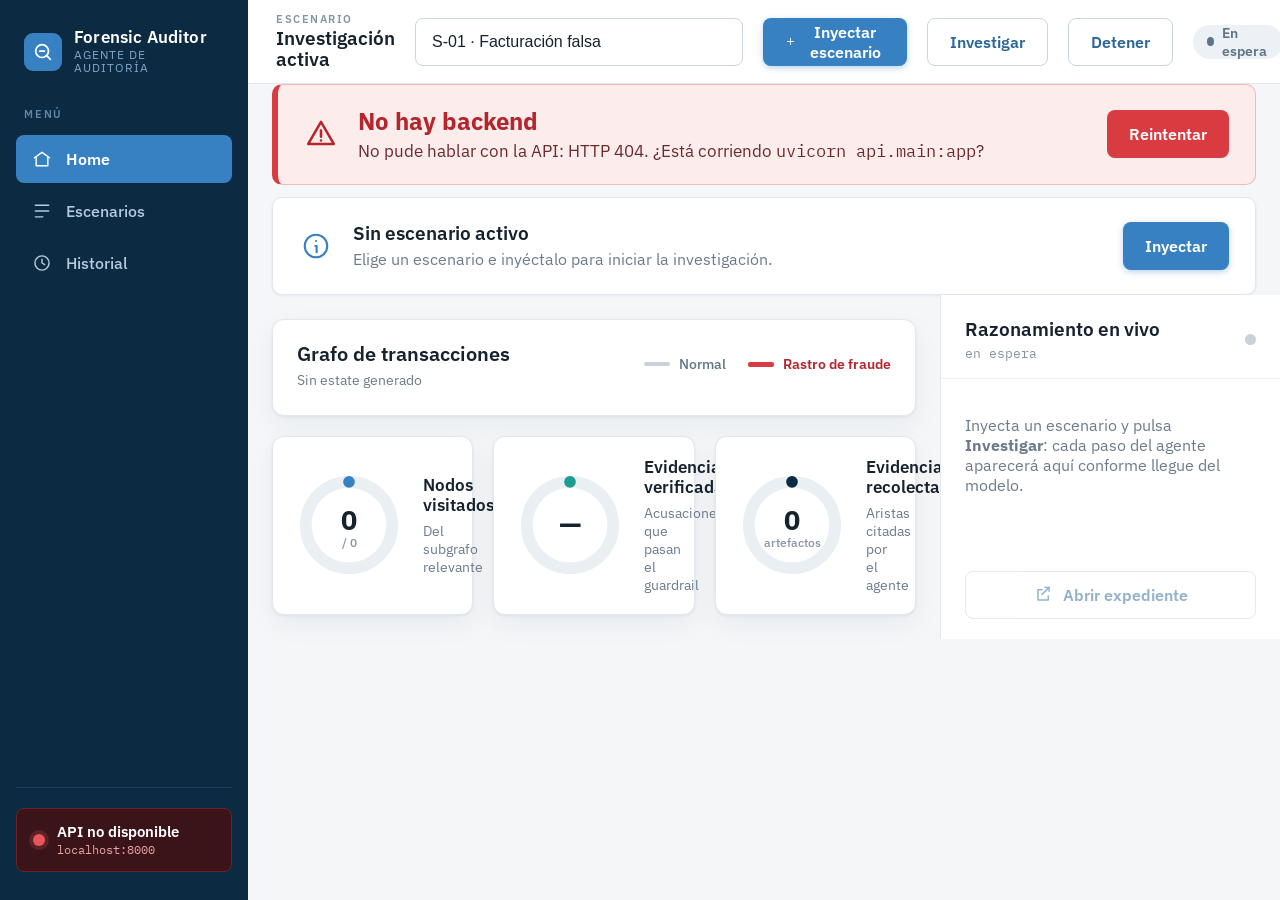
==== ui/web/index.html @ d00113e0 "version preliminar del frontend" ====
<!DOCTYPE html>
<html lang="es">
<head>
<meta charset="utf-8">
<meta name="viewport" content="width=device-width, initial-scale=1">
<title>Forensic Auditor</title>
<link rel="preconnect" href="https://fonts.googleapis.com">
<link rel="preconnect" href="https://fonts.gstatic.com" crossorigin>
<link href="https://fonts.googleapis.com/css2?family=IBM+Plex+Sans:wght@400;500;600;700&family=IBM+Plex+Mono:wght@400;500&display=swap" rel="stylesheet">
<link rel="stylesheet" href="vendor/vis-network.css">
<link rel="stylesheet" href="styles.css">
</head>
<body>

<div class="app">

  <!-- ================================================== sidebar ===== -->
  <aside class="sidebar">
    <div class="brand">
      <div class="brand__mark">
        <svg width="22" height="22" viewBox="0 0 24 24" fill="none" stroke="#fff" stroke-width="1.9" stroke-linecap="round" stroke-linejoin="round"><circle cx="11" cy="11" r="7"></circle><path d="M20 20l-4.2-4.2"></path><path d="M8.4 11h5.2"></path></svg>
      </div>
      <div class="brand__text">
        <span class="brand__name">Forensic Auditor</span>
        <span class="brand__role">Agente de auditoría</span>
      </div>
    </div>

    <nav class="nav">
      <span class="nav__label">MENÚ</span>
      <button class="nav__item is-active" data-view="dashboard">
        <svg width="20" height="20" viewBox="0 0 24 24" fill="none" stroke="currentColor" stroke-width="1.7" stroke-linecap="round" stroke-linejoin="round"><path d="M3 10.5 12 4l9 6.5"></path><path d="M5 10v10h14V10"></path></svg>
        <span>Home</span>
      </button>
      <button class="nav__item" data-view="scenarios">
        <svg width="20" height="20" viewBox="0 0 24 24" fill="none" stroke="currentColor" stroke-width="1.7" stroke-linecap="round" stroke-linejoin="round"><path d="M4 5h16"></path><path d="M4 12h16"></path><path d="M4 19h9"></path></svg>
        <span>Escenarios</span>
      </button>
      <button class="nav__item" data-view="casefile">
        <svg width="20" height="20" viewBox="0 0 24 24" fill="none" stroke="currentColor" stroke-width="1.7" stroke-linecap="round" stroke-linejoin="round"><circle cx="12" cy="12" r="8.5"></circle><path d="M12 7.5V12l3.2 2"></path></svg>
        <span>Historial</span>
      </button>
    </nav>

    <div class="sidebar__foot">
      <div class="sidebar__foot-inner">
        <!-- Artboard 3-C: flips to .is-down straight from /health/ollama -->
        <button class="status" id="ollama-status" title="Sondear el servidor de nuevo">
          <span class="status__dot"></span>
          <span class="status__text">
            <span class="status__title" id="ollama-title">Comprobando…</span>
            <span class="status__detail" id="ollama-detail">—</span>
          </span>
        </button>
      </div>
    </div>
  </aside>

  <!-- ===================================================== main ===== -->
  <main class="main">

    <!-- ------------------------------------------------ dashboard --- -->
    <section class="view" id="view-dashboard">
      <header class="topbar">
        <div class="topbar__eyebrow">
          <span class="topbar__kicker">ESCENARIO</span>
          <span class="topbar__title">Investigación activa</span>
        </div>

        <select class="select" id="scenario">
          <option value="fake_billing">S‑01 · Facturación falsa</option>
          <option value="kickback_shell">S‑02 · Comisiones vía empresa fantasma</option>
          <option value="round_tripping">S‑03 · Anillo de proveedores fantasma</option>
          <option value="inflated_sales">S‑04 · Ventas infladas</option>
        </select>

        <button class="btn btn--primary" id="btn-inject">
          <svg width="19" height="19" viewBox="0 0 24 24" fill="none" stroke="currentColor" stroke-width="1.9" stroke-linecap="round" stroke-linejoin="round"><path d="M12 5v14"></path><path d="M5 12h14"></path></svg>
          <span>Inyectar escenario</span>
        </button>

        <button class="btn btn--ghost" id="btn-investigate">Investigar</button>
        <button class="btn btn--ghost" id="btn-stop" hidden>Detener</button>

        <div class="topbar__right">
          <span class="pill pill--idle" id="run-state"><span class="pill__dot"></span><span id="run-state-text">En espera</span></span>
          <span class="clock" id="clock">00:00</span>
        </div>
      </header>

      <div class="banners" id="banners"></div>

      <div class="workspace">
        <div class="workspace__left">

          <div class="card card--graph">
            <div class="card__head">
              <div class="card__titles">
                <span class="card__title">Grafo de transacciones</span>
                <span class="card__sub" id="graph-sub">Sin estate generado</span>
              </div>
              <div class="legend">
                <span class="legend__item"><span class="legend__swatch"></span>Normal</span>
                <span class="legend__item legend__item--fraud"><span class="legend__swatch"></span>Rastro de fraude</span>
              </div>
            </div>
            <div class="graph"><div class="graph__canvas" id="graph"></div></div>
          </div>

          <div class="gauges">
            <div class="card gauge">
              <svg class="gauge__svg" width="108" height="108" viewBox="0 0 120 120">
                <circle cx="60" cy="60" r="48" fill="none" stroke="#EAEFF4" stroke-width="13"></circle>
                <circle id="g1-arc" cx="60" cy="60" r="48" fill="none" stroke="#3781C2" stroke-width="13" stroke-linecap="round" stroke-dasharray="0 302" transform="rotate(-90 60 60)"></circle>
                <text id="g1-value" x="60" y="66" text-anchor="middle" fill="#16232E" font-family="IBM Plex Sans, sans-serif" font-size="30" font-weight="700">0</text>
                <text id="g1-unit" x="60" y="84" text-anchor="middle" fill="#8494A3" font-family="IBM Plex Sans, sans-serif" font-size="13" font-weight="500">/ 0</text>
              </svg>
              <div class="gauge__text">
                <span class="gauge__name">Nodos visitados</span>
                <span class="gauge__note" id="g1-note">Del subgrafo relevante</span>
              </div>
            </div>

            <div class="card gauge">
              <svg class="gauge__svg" width="108" height="108" viewBox="0 0 120 120">
                <circle cx="60" cy="60" r="48" fill="none" stroke="#EAEFF4" stroke-width="13"></circle>
                <circle id="g2-arc" cx="60" cy="60" r="48" fill="none" stroke="#1B9E8F" stroke-width="13" stroke-linecap="round" stroke-dasharray="0 302" transform="rotate(-90 60 60)"></circle>
                <text id="g2-value" x="60" y="70" text-anchor="middle" fill="#16232E" font-family="IBM Plex Sans, sans-serif" font-size="32" font-weight="700">—</text>
              </svg>
              <div class="gauge__text">
                <span class="gauge__name">Evidencia verificada</span>
                <span class="gauge__note" id="g2-note">Acusaciones que pasan el guardrail</span>
              </div>
            </div>

            <div class="card gauge">
              <svg class="gauge__svg" width="108" height="108" viewBox="0 0 120 120">
                <circle cx="60" cy="60" r="48" fill="none" stroke="#EAEFF4" stroke-width="13"></circle>
                <circle id="g3-arc" cx="60" cy="60" r="48" fill="none" stroke="#0D2A43" stroke-width="13" stroke-linecap="round" stroke-dasharray="0 302" transform="rotate(-90 60 60)"></circle>
                <text id="g3-value" x="60" y="66" text-anchor="middle" fill="#16232E" font-family="IBM Plex Sans, sans-serif" font-size="30" font-weight="700">0</text>
                <text x="60" y="84" text-anchor="middle" fill="#8494A3" font-family="IBM Plex Sans, sans-serif" font-size="13" font-weight="500">artefactos</text>
              </svg>
              <div class="gauge__text">
                <span class="gauge__name">Evidencia recolectada</span>
                <span class="gauge__note" id="g3-note">Aristas citadas por el agente</span>
              </div>
            </div>
          </div>
        </div>

        <!-- live log -->
        <aside class="log">
          <div class="log__head">
            <div class="log__titles">
              <span class="log__title">Razonamiento en vivo</span>
              <span class="log__meta" id="log-meta">en espera</span>
            </div>
            <span class="log__beacon is-idle" id="log-beacon"></span>
          </div>
          <div class="log__body" id="log-body">
            <p class="empty-note">Inyecta un escenario y pulsa <strong>Investigar</strong>: cada paso del agente aparecerá aquí conforme llegue del modelo.</p>
          </div>
          <div class="log__foot">
            <button class="btn btn--ghost" id="btn-open-case" disabled>
              <svg width="19" height="19" viewBox="0 0 24 24" fill="none" stroke="currentColor" stroke-width="1.8" stroke-linecap="round" stroke-linejoin="round"><path d="M14 3h5v5"></path><path d="M19 3 10 12"></path><path d="M18 14v5H5V6h5"></path></svg>
              Abrir expediente
            </button>
          </div>
        </aside>
      </div>
    </section>

    <!-- ------------------------------------------------- casefile --- -->
    <section class="view" id="view-casefile" hidden>
      <header class="topbar">
        <button class="topbar__eyebrow" id="btn-back" style="flex-direction:row; align-items:center; gap:10px; font-size:16px; color:var(--ink-muted);">
          <svg width="20" height="20" viewBox="0 0 24 24" fill="none" stroke="#5E7488" stroke-width="1.8" stroke-linecap="round" stroke-linejoin="round"><path d="M14 5 7 12l7 7"></path></svg>
          Volver
        </button>
        <span style="width:1px; height:34px; background:var(--line);"></span>
        <span style="font-size:22px; font-weight:600; color:var(--ink);" id="case-id">Expediente —</span>
        <span class="pill" id="case-severity" hidden></span>
        <span class="clock" style="margin-left:auto;" id="case-date">—</span>
        <button class="btn btn--primary" id="btn-export">
          <svg width="19" height="19" viewBox="0 0 24 24" fill="none" stroke="currentColor" stroke-width="1.9" stroke-linecap="round" stroke-linejoin="round"><path d="M12 3v12"></path><path d="M7 10l5 5 5-5"></path><path d="M5 20h14"></path></svg>
          <span>Exportar informe</span>
        </button>
      </header>

      <div class="case">
        <div class="case__col">

          <div class="card verdict" id="verdict">
            <span class="verdict__kicker">VEREDICTO DEL AGENTE</span>
            <div class="verdict__row">
              <span class="verdict__headline" id="verdict-headline">—</span>
              <div class="verdict__confidence">
                <svg width="92" height="92" viewBox="0 0 120 120" style="flex:0 0 92px;">
                  <circle cx="60" cy="60" r="48" fill="none" stroke="#EAEFF4" stroke-width="13"></circle>
                  <circle id="verdict-arc" cx="60" cy="60" r="48" fill="none" stroke="#1B9E8F" stroke-width="13" stroke-linecap="round" stroke-dasharray="0 302" transform="rotate(-90 60 60)"></circle>
                  <text id="verdict-conf" x="60" y="70" text-anchor="middle" fill="#16232E" font-family="IBM Plex Sans, sans-serif" font-size="32" font-weight="700">—</text>
                </svg>
                <div class="verdict__conf-text">
                  <span class="verdict__conf-name">Evidencia verificada</span>
                  <span class="verdict__conf-note">Tras el guardrail</span>
                </div>
              </div>
            </div>
            <p class="verdict__narrative" id="verdict-narrative">Abre un expediente desde una investigación terminada.</p>
            <div class="metrics">
              <div class="metric"><span class="metric__label">MONTO EXPUESTO</span><span class="metric__value" id="m-amount">—</span></div>
              <div class="metric"><span class="metric__label">PROVEEDORES</span><span class="metric__value" id="m-suppliers">—</span></div>
              <div class="metric"><span class="metric__label">EVIDENCIA</span><span class="metric__value" id="m-evidence">—</span></div>
              <div class="metric"><span class="metric__label">TIEMPO DEL AGENTE</span><span class="metric__value" id="m-time">—</span></div>
            </div>
          </div>

          <div class="card trail">
            <div class="trail__head">
              <span class="card__title">Evidence trail</span>
              <span class="card__sub" id="trail-meta">—</span>
            </div>
            <div class="trail__cols"><span>#</span><span>NODO / ARISTA</span><span>TIPO</span><span>PESO</span></div>
            <div class="trail__rows" id="trail-rows"></div>
          </div>
        </div>

        <div class="case__col">
          <div class="card ask">
            <span class="ask__title">Pregunta al agente</span>
            <span class="ask__sub">Interrogatorio en vivo sobre el expediente</span>
            <div class="ask__row">
              <input class="ask__input" id="ask-input" placeholder="¿Por qué descartaste este proveedor?" autocomplete="off">
              <button class="btn btn--primary ask__send" id="btn-ask">
                <span>Preguntar</span>
                <svg width="19" height="19" viewBox="0 0 24 24" fill="none" stroke="currentColor" stroke-width="1.9" stroke-linecap="round" stroke-linejoin="round"><path d="M5 12h13"></path><path d="M12 6l6 6-6 6"></path></svg>
              </button>
            </div>
            <div class="chips">
              <button class="chip">¿Qué evidencia pesa más?</button>
              <button class="chip">¿Hay falsos positivos?</button>
              <button class="chip">Resume en una línea</button>
            </div>
          </div>

          <div class="card answer" id="answer">
            <p class="empty-note">Las respuestas del agente aparecerán aquí, con las fuentes que consultó.</p>
          </div>
        </div>
      </div>
    </section>

    <!-- ------------------------------------------------ scenarios --- -->
    <section class="view" id="view-scenarios" hidden>
      <header class="topbar">
        <div class="topbar__eyebrow">
          <span class="topbar__kicker">CONFIGURACIÓN</span>
          <span class="topbar__title">Escenarios y modelo</span>
        </div>
      </header>
      <div class="case" style="grid-template-columns:minmax(0,1fr);">
        <div class="case__col">
          <div class="card ask">
            <span class="ask__title">Servidor del modelo</span>
            <span class="ask__sub">Ollama corre en otro equipo de la red local. Pega su IP y busca los modelos.</span>
            <div class="ask__row">
              <input class="ask__input" id="cfg-url" placeholder="10.22.233.98" autocomplete="off">
              <button class="btn btn--ghost ask__send" id="btn-probe">Buscar modelos</button>
            </div>
            <div class="ask__row">
              <select class="ask__input" id="cfg-model"></select>
              <button class="btn btn--primary ask__send" id="btn-save-cfg">Guardar</button>
            </div>
            <p class="empty-note" id="cfg-msg" style="margin-top:14px;"></p>
          </div>

          <div class="card ask">
            <span class="ask__title">Datos</span>
            <span class="ask__sub">Genera el estate sintético sobre el que investiga el agente.</span>
            <div class="ask__row">
              <input class="ask__input" id="cfg-seed" type="number" value="42">
              <button class="btn btn--primary ask__send" id="btn-generate">Generar estate</button>
            </div>
            <p class="empty-note" id="estate-msg" style="margin-top:14px;"></p>
          </div>
        </div>
      </div>
    </section>

  </main>
</div>

<script src="vendor/vis-network.min.js"></script>
<script src="app.js"></script>
</body>
</html>
---- ui/web/vendor/vis-network.css ----
.vis-overlay{bottom:0;left:0;position:absolute;right:0;top:0;z-index:10}.vis-active{box-shadow:0 0 10px #86d5f8}.vis [class*=span]{min-height:0;width:auto}div.vis-color-picker{background-color:#fff;border-radius:15px;box-shadow:0 0 10px 0 rgba(0,0,0,.5);display:none;height:444px;left:30px;margin-left:30px;margin-top:-140px;padding:10px;position:absolute;top:0;width:310px;z-index:1}div.vis-color-picker div.vis-arrow{left:5px;position:absolute;top:147px}div.vis-color-picker div.vis-arrow:after,div.vis-color-picker div.vis-arrow:before{border:solid transparent;content:" ";height:0;pointer-events:none;position:absolute;right:100%;top:50%;width:0}div.vis-color-picker div.vis-arrow:after{border-color:hsla(0,0%,100%,0) #fff hsla(0,0%,100%,0) hsla(0,0%,100%,0);border-width:30px;margin-top:-30px}div.vis-color-picker div.vis-color{cursor:pointer;height:289px;position:absolute;width:289px}div.vis-color-picker div.vis-brightness{position:absolute;top:313px}div.vis-color-picker div.vis-opacity{position:absolute;top:350px}div.vis-color-picker div.vis-selector{background:#4c4c4c;background:-moz-linear-gradient(top,#4c4c4c 0,#595959 12%,#666 25%,#474747 39%,#2c2c2c 50%,#000 51%,#111 60%,#2b2b2b 76%,#1c1c1c 91%,#131313 100%);background:-webkit-gradient(linear,left top,left bottom,color-stop(0,#4c4c4c),color-stop(12%,#595959),color-stop(25%,#666),color-stop(39%,#474747),color-stop(50%,#2c2c2c),color-stop(51%,#000),color-stop(60%,#111),color-stop(76%,#2b2b2b),color-stop(91%,#1c1c1c),color-stop(100%,#131313));background:-webkit-linear-gradient(top,#4c4c4c,#595959 12%,#666 25%,#474747 39%,#2c2c2c 50%,#000 51%,#111 60%,#2b2b2b 76%,#1c1c1c 91%,#131313);background:-o-linear-gradient(top,#4c4c4c 0,#595959 12%,#666 25%,#474747 39%,#2c2c2c 50%,#000 51%,#111 60%,#2b2b2b 76%,#1c1c1c 91%,#131313 100%);background:-ms-linear-gradient(top,#4c4c4c 0,#595959 12%,#666 25%,#474747 39%,#2c2c2c 50%,#000 51%,#111 60%,#2b2b2b 76%,#1c1c1c 91%,#131313 100%);background:linear-gradient(180deg,#4c4c4c 0,#595959 12%,#666 25%,#474747 39%,#2c2c2c 50%,#000 51%,#111 60%,#2b2b2b 76%,#1c1c1c 91%,#131313);border:1px solid #fff;border-radius:15px;filter:progid:DXImageTransform.Microsoft.gradient(startColorstr="#4c4c4c",endColorstr="#131313",GradientType=0);height:15px;left:137px;position:absolute;top:137px;width:15px}div.vis-color-picker div.vis-new-color{left:159px;padding-right:2px;text-align:right}div.vis-color-picker div.vis-initial-color,div.vis-color-picker div.vis-new-color{border:1px solid rgba(0,0,0,.1);border-radius:5px;color:rgba(0,0,0,.4);font-size:10px;height:20px;line-height:20px;position:absolute;top:380px;vertical-align:middle;width:140px}div.vis-color-picker div.vis-initial-color{left:10px;padding-left:2px;text-align:left}div.vis-color-picker div.vis-label{left:10px;position:absolute;width:300px}div.vis-color-picker div.vis-label.vis-brightness{top:300px}div.vis-color-picker div.vis-label.vis-opacity{top:338px}div.vis-color-picker div.vis-button{background-color:#f7f7f7;border:2px solid #d9d9d9;border-radius:10px;cursor:pointer;height:25px;line-height:25px;position:absolute;text-align:center;top:410px;vertical-align:middle;width:68px}div.vis-color-picker div.vis-button.vis-cancel{left:5px}div.vis-color-picker div.vis-button.vis-load{left:82px}div.vis-color-picker div.vis-button.vis-apply{left:159px}div.vis-color-picker div.vis-button.vis-save{left:236px}div.vis-color-picker input.vis-range{height:20px;width:290px}div.vis-configuration{display:block;float:left;font-size:12px;position:relative}div.vis-configuration-wrapper{display:block;width:700px}div.vis-configuration-wrapper:after{clear:both;content:"";display:block}div.vis-configuration.vis-config-option-container{background-color:#fff;border:2px solid #f7f8fa;border-radius:4px;display:block;left:10px;margin-top:20px;padding-left:5px;width:495px}div.vis-configuration.vis-config-button{background-color:#f7f8fa;border:2px solid #ceced0;border-radius:4px;cursor:pointer;display:block;height:25px;left:10px;line-height:25px;margin-bottom:30px;margin-top:20px;padding-left:5px;vertical-align:middle;width:495px}div.vis-configuration.vis-config-button.hover{background-color:#4588e6;border:2px solid #214373;color:#fff}div.vis-configuration.vis-config-item{display:block;float:left;height:25px;line-height:25px;vertical-align:middle;width:495px}div.vis-configuration.vis-config-item.vis-config-s2{background-color:#f7f8fa;border-radius:3px;left:10px;padding-left:5px}div.vis-configuration.vis-config-item.vis-config-s3{background-color:#e4e9f0;border-radius:3px;left:20px;padding-left:5px}div.vis-configuration.vis-config-item.vis-config-s4{background-color:#cfd8e6;border-radius:3px;left:30px;padding-left:5px}div.vis-configuration.vis-config-header{font-size:18px;font-weight:700}div.vis-configuration.vis-config-label{height:25px;line-height:25px;width:120px}div.vis-configuration.vis-config-label.vis-config-s3{width:110px}div.vis-configuration.vis-config-label.vis-config-s4{width:100px}div.vis-configuration.vis-config-colorBlock{border:1px solid #444;border-radius:2px;cursor:pointer;height:19px;margin:0;padding:0;top:1px;width:30px}input.vis-configuration.vis-config-checkbox{left:-5px}input.vis-configuration.vis-config-rangeinput{margin:0;padding:1px;pointer-events:none;position:relative;top:-5px;width:60px}input.vis-configuration.vis-config-range{-webkit-appearance:none;background-color:transparent;border:0 solid #fff;height:20px;width:300px}input.vis-configuration.vis-config-range::-webkit-slider-runnable-track{background:#dedede;background:-moz-linear-gradient(top,#dedede 0,#c8c8c8 99%);background:-webkit-gradient(linear,left top,left bottom,color-stop(0,#dedede),color-stop(99%,#c8c8c8));background:-webkit-linear-gradient(top,#dedede,#c8c8c8 99%);background:-o-linear-gradient(top,#dedede 0,#c8c8c8 99%);background:-ms-linear-gradient(top,#dedede 0,#c8c8c8 99%);background:linear-gradient(180deg,#dedede 0,#c8c8c8 99%);border:1px solid #999;border-radius:3px;box-shadow:0 0 3px 0 #aaa;filter:progid:DXImageTransform.Microsoft.gradient(startColorstr="#dedede",endColorstr="#c8c8c8",GradientType=0);height:5px;width:300px}input.vis-configuration.vis-config-range::-webkit-slider-thumb{-webkit-appearance:none;background:#3876c2;background:-moz-linear-gradient(top,#3876c2 0,#385380 100%);background:-webkit-gradient(linear,left top,left bottom,color-stop(0,#3876c2),color-stop(100%,#385380));background:-webkit-linear-gradient(top,#3876c2,#385380);background:-o-linear-gradient(top,#3876c2 0,#385380 100%);background:-ms-linear-gradient(top,#3876c2 0,#385380 100%);background:linear-gradient(180deg,#3876c2 0,#385380);border:1px solid #14334b;border-radius:50%;box-shadow:0 0 1px 0 #111927;filter:progid:DXImageTransform.Microsoft.gradient(startColorstr="#3876c2",endColorstr="#385380",GradientType=0);height:17px;margin-top:-7px;width:17px}input.vis-configuration.vis-config-range:focus{outline:none}input.vis-configuration.vis-config-range:focus::-webkit-slider-runnable-track{background:#9d9d9d;background:-moz-linear-gradient(top,#9d9d9d 0,#c8c8c8 99%);background:-webkit-gradient(linear,left top,left bottom,color-stop(0,#9d9d9d),color-stop(99%,#c8c8c8));background:-webkit-linear-gradient(top,#9d9d9d,#c8c8c8 99%);background:-o-linear-gradient(top,#9d9d9d 0,#c8c8c8 99%);background:-ms-linear-gradient(top,#9d9d9d 0,#c8c8c8 99%);background:linear-gradient(180deg,#9d9d9d 0,#c8c8c8 99%);filter:progid:DXImageTransform.Microsoft.gradient(startColorstr="#9d9d9d",endColorstr="#c8c8c8",GradientType=0)}input.vis-configuration.vis-config-range::-moz-range-track{background:#dedede;background:-moz-linear-gradient(top,#dedede 0,#c8c8c8 99%);background:-webkit-gradient(linear,left top,left bottom,color-stop(0,#dedede),color-stop(99%,#c8c8c8));background:-webkit-linear-gradient(top,#dedede,#c8c8c8 99%);background:-o-linear-gradient(top,#dedede 0,#c8c8c8 99%);background:-ms-linear-gradient(top,#dedede 0,#c8c8c8 99%);background:linear-gradient(180deg,#dedede 0,#c8c8c8 99%);border:1px solid #999;border-radius:3px;box-shadow:0 0 3px 0 #aaa;filter:progid:DXImageTransform.Microsoft.gradient(startColorstr="#dedede",endColorstr="#c8c8c8",GradientType=0);height:10px;width:300px}input.vis-configuration.vis-config-range::-moz-range-thumb{background:#385380;border:none;border-radius:50%;height:16px;width:16px}input.vis-configuration.vis-config-range:-moz-focusring{outline:1px solid #fff;outline-offset:-1px}input.vis-configuration.vis-config-range::-ms-track{background:transparent;border-color:transparent;border-width:6px 0;color:transparent;height:5px;width:300px}input.vis-configuration.vis-config-range::-ms-fill-lower{background:#777;border-radius:10px}input.vis-configuration.vis-config-range::-ms-fill-upper{background:#ddd;border-radius:10px}input.vis-configuration.vis-config-range::-ms-thumb{background:#385380;border:none;border-radius:50%;height:16px;width:16px}input.vis-configuration.vis-config-range:focus::-ms-fill-lower{background:#888}input.vis-configuration.vis-config-range:focus::-ms-fill-upper{background:#ccc}.vis-configuration-popup{background:rgba(57,76,89,.85);border:2px solid #f2faff;border-radius:4px;color:#fff;font-size:14px;height:30px;line-height:30px;position:absolute;text-align:center;-webkit-transition:opacity .3s ease-in-out;-moz-transition:opacity .3s ease-in-out;transition:opacity .3s ease-in-out;width:150px}.vis-configuration-popup:after,.vis-configuration-popup:before{border:solid transparent;content:" ";height:0;left:100%;pointer-events:none;position:absolute;top:50%;width:0}.vis-configuration-popup:after{border-color:rgba(136,183,213,0) rgba(136,183,213,0) rgba(136,183,213,0) rgba(57,76,89,.85);border-width:8px;margin-top:-8px}.vis-configuration-popup:before{border-color:rgba(194,225,245,0) rgba(194,225,245,0) rgba(194,225,245,0) #f2faff;border-width:12px;margin-top:-12px}div.vis-tooltip{background-color:#f5f4ed;border:1px solid #808074;-moz-border-radius:3px;-webkit-border-radius:3px;border-radius:3px;box-shadow:3px 3px 10px rgba(0,0,0,.2);color:#000;font-family:verdana;font-size:14px;padding:5px;pointer-events:none;position:absolute;visibility:hidden;white-space:nowrap;z-index:5}div.vis-network div.vis-navigation div.vis-button{-webkit-touch-callout:none;background-position:2px 2px;background-repeat:no-repeat;-moz-border-radius:17px;border-radius:17px;cursor:pointer;display:inline-block;height:34px;position:absolute;-webkit-user-select:none;-khtml-user-select:none;-moz-user-select:none;-ms-user-select:none;user-select:none;width:34px}div.vis-network div.vis-navigation div.vis-button:hover{box-shadow:0 0 3px 3px rgba(56,207,21,.3)}div.vis-network div.vis-navigation div.vis-button:active{box-shadow:0 0 1px 3px rgba(56,207,21,.95)}div.vis-network div.vis-navigation div.vis-button.vis-up{background-image:url("[data-uri]");bottom:50px;left:55px}div.vis-network div.vis-navigation div.vis-button.vis-down{background-image:url("[data-uri]");bottom:10px;left:55px}div.vis-network div.vis-navigation div.vis-button.vis-left{background-image:url("[data-uri]");bottom:10px;left:15px}div.vis-network div.vis-navigation div.vis-button.vis-right{background-image:url("[data-uri]");bottom:10px;left:95px}div.vis-network div.vis-navigation div.vis-button.vis-zoomIn{background-image:url("[data-uri]");bottom:10px;right:15px}div.vis-network div.vis-navigation div.vis-button.vis-zoomOut{background-image:url("[data-uri]");bottom:10px;right:55px}div.vis-network div.vis-navigation div.vis-button.vis-zoomExtends{background-image:url("[data-uri]");bottom:50px;right:15px}div.vis-network div.vis-manipulation{background:#fff;background:-moz-linear-gradient(top,#fff 0,#fcfcfc 48%,#fafafa 50%,#fcfcfc 100%);background:-webkit-gradient(linear,left top,left bottom,color-stop(0,#fff),color-stop(48%,#fcfcfc),color-stop(50%,#fafafa),color-stop(100%,#fcfcfc));background:-webkit-linear-gradient(top,#fff,#fcfcfc 48%,#fafafa 50%,#fcfcfc);background:-o-linear-gradient(top,#fff 0,#fcfcfc 48%,#fafafa 50%,#fcfcfc 100%);background:-ms-linear-gradient(top,#fff 0,#fcfcfc 48%,#fafafa 50%,#fcfcfc 100%);background:linear-gradient(180deg,#fff 0,#fcfcfc 48%,#fafafa 50%,#fcfcfc);border:0 solid #d6d9d8;border-bottom:1px;box-sizing:content-box;filter:progid:DXImageTransform.Microsoft.gradient(startColorstr="#ffffff",endColorstr="#fcfcfc",GradientType=0);height:28px;left:0;padding-top:4px;position:absolute;top:0;width:100%}div.vis-network button.vis-edit-mode,div.vis-network div.vis-edit-mode{height:30px;left:0;position:absolute;top:5px}div.vis-network button.vis-close{-webkit-touch-callout:none;background-color:transparent;background-image:url("[data-uri]");background-position:20px 3px;background-repeat:no-repeat;border:none;cursor:pointer;height:30px;position:absolute;right:0;top:0;-webkit-user-select:none;-khtml-user-select:none;-moz-user-select:none;-ms-user-select:none;user-select:none;width:30px}div.vis-network button.vis-close:hover{opacity:.6}div.vis-network div.vis-edit-mode button.vis-button,div.vis-network div.vis-manipulation button.vis-button{-webkit-touch-callout:none;background-color:transparent;background-position:0 0;background-repeat:no-repeat;border:none;-moz-border-radius:15px;border-radius:15px;box-sizing:content-box;cursor:pointer;float:left;font-family:verdana;font-size:12px;height:24px;margin-left:10px;padding:0 8px;-webkit-user-select:none;-khtml-user-select:none;-moz-user-select:none;-ms-user-select:none;user-select:none}div.vis-network div.vis-manipulation button.vis-button:hover{box-shadow:1px 1px 8px rgba(0,0,0,.2)}div.vis-network div.vis-manipulation button.vis-button:active{box-shadow:1px 1px 8px rgba(0,0,0,.5)}div.vis-network div.vis-manipulation button.vis-button.vis-back{background-image:url("[data-uri]")}div.vis-network div.vis-manipulation div.vis-none:hover{box-shadow:1px 1px 8px transparent;cursor:default}div.vis-network div.vis-manipulation div.vis-none:active{box-shadow:1px 1px 8px transparent}div.vis-network div.vis-manipulation div.vis-none{line-height:23px;padding:0}div.vis-network div.vis-manipulation div.notification{font-weight:700;margin:2px}div.vis-network div.vis-manipulation button.vis-button.vis-add{background-image:url("[data-uri]")}div.vis-network div.vis-edit-mode button.vis-button.vis-edit,div.vis-network div.vis-manipulation button.vis-button.vis-edit{background-image:url("[data-uri]")}div.vis-network div.vis-edit-mode button.vis-button.vis-edit.vis-edit-mode{background-color:#fcfcfc;border:1px solid #ccc}div.vis-network div.vis-manipulation button.vis-button.vis-connect{background-image:url("[data-uri]")}div.vis-network div.vis-manipulation button.vis-button.vis-delete{background-image:url("[data-uri]")}div.vis-network div.vis-edit-mode div.vis-label,div.vis-network div.vis-manipulation div.vis-label{line-height:25px;margin:0 0 0 23px}div.vis-network div.vis-manipulation div.vis-separator-line{background-color:#bdbdbd;display:inline-block;float:left;height:21px;margin:0 7px 0 15px;width:1px}
---- ui/web/styles.css ----
/*
 * Forensic Auditor dashboard -- tokens lifted verbatim from the Claude
 * Design canvas (Forensic Auditor.dc.html, artboards 1-3) so the running
 * app and the design stay the same thing.
 */

:root {
  --navy: #0D2A43;
  --navy-card: #12354F;
  --navy-line: #1D3E5C;
  --navy-line-lit: #1D4A6B;
  --blue: #3781C2;
  --blue-dark: #2A6699;
  --blue-pale: #EEF4FA;

  --canvas: #E9EDF1;
  --surface: #F4F6F8;
  --card: #ffffff;
  --line: #E3E8EE;
  --line-soft: #EDF1F5;
  --line-input: #CBD5DF;

  --ink: #16232E;
  --ink-body: #34455A;
  --ink-muted: #6B7B8C;
  --ink-faint: #8494A3;
  --ink-slate: #5E7488;
  --sky-muted: #7FA6C6;
  --sky-dim: #B6CBDD;
  --sky-label: #5E87A8;

  --red: #D93B41;
  --red-ink: #B4262C;
  --red-pale: #FDECEC;
  --red-tint: #FDF3F3;
  --red-line: #F2B8BA;
  --red-deep: #3A1418;
  --red-deep-line: #6E2026;
  --red-soft: #E4565C;
  --red-soft-ink: #E7A3A6;
  --red-body: #6B2B2E;

  --green: #2FBF71;
  --teal: #1B9E8F;
  --amber: #E09B26;
  --amber-ink: #8A5A0B;
  --amber-body: #7A5514;
  --amber-pale: #FFF6E8;
  --amber-line: #F0D097;

  --sans: 'IBM Plex Sans', system-ui, -apple-system, Segoe UI, sans-serif;
  --mono: 'IBM Plex Mono', ui-monospace, Consolas, monospace;

  --shadow-card: 0 1px 3px rgba(16, 42, 67, .07), 0 10px 28px rgba(16, 42, 67, .05);
  --shadow-blue: 0 2px 6px rgba(55, 129, 194, .35);
}

* { box-sizing: border-box; }

html, body {
  height: 100%;
  margin: 0;
  background: var(--canvas);
  font-family: var(--sans);
  color: var(--ink);
  -webkit-font-smoothing: antialiased;
}

a { color: var(--blue); text-decoration: none; }
a:hover { color: var(--blue-dark); }

button { font: inherit; color: inherit; background: none; border: none; cursor: pointer; }
button:disabled { cursor: not-allowed; opacity: .5; }

@keyframes fa-pulse { 0%, 100% { opacity: 1; transform: scale(1); } 50% { opacity: .35; transform: scale(.72); } }
@keyframes fa-dash  { to { stroke-dashoffset: -24; } }
@keyframes fa-caret { 0%, 49% { opacity: 1; } 50%, 100% { opacity: 0; } }

.caret { animation: fa-caret 1s step-end infinite; }
.pulse { animation: fa-pulse 1.4s ease-in-out infinite; }

/* ---------------------------------------------------------------- shell */

.app {
  display: flex;
  height: 100vh;
  background: var(--surface);
  overflow: hidden;
}

/* -------------------------------------------------------------- sidebar */

.sidebar {
  width: 248px;
  flex: 0 0 248px;
  background: var(--navy);
  display: flex;
  flex-direction: column;
  padding: 28px 0;
}

.brand { display: flex; align-items: center; gap: 12px; padding: 0 24px 32px; }

.brand__mark {
  width: 38px; height: 38px; flex: 0 0 38px;
  border-radius: 9px;
  background: var(--blue);
  display: flex; align-items: center; justify-content: center;
}

.brand__text { display: flex; flex-direction: column; line-height: 1.15; }
.brand__name { color: #fff; font-size: 17px; font-weight: 600; letter-spacing: .01em; }
.brand__role { color: var(--sky-muted); font-size: 12px; letter-spacing: .08em; text-transform: uppercase; }

.nav { padding: 0 16px; display: flex; flex-direction: column; gap: 4px; }
.nav__label { padding: 0 8px 10px; color: var(--sky-label); font-size: 11px; font-weight: 600; letter-spacing: .16em; }

.nav__item {
  display: flex; align-items: center; gap: 14px;
  width: 100%; height: 48px; padding: 0 16px;
  border-radius: 8px;
  color: var(--sky-dim);
  font-size: 16px; font-weight: 500;
  text-align: left;
  transition: background .15s ease, color .15s ease;
}
.nav__item:hover:not(.is-active) { background: #12354F; color: #fff; }
.nav__item.is-active { background: var(--blue); color: #fff; font-weight: 600; }

.sidebar__foot { margin-top: auto; padding: 0 16px; }
.sidebar__foot-inner { border-top: 1px solid var(--navy-line); padding-top: 20px; }

.status {
  display: flex; align-items: center; gap: 12px;
  padding: 14px 16px;
  border-radius: 8px;
  background: var(--navy-card);
  border: 1px solid var(--navy-line-lit);
  width: 100%; text-align: left;
}
.status__dot {
  width: 12px; height: 12px; flex: 0 0 12px;
  border-radius: 50%;
  background: var(--green);
  box-shadow: 0 0 0 4px rgba(47, 191, 113, .20);
}
.status__text { display: flex; flex-direction: column; line-height: 1.25; min-width: 0; }
.status__title { color: #fff; font-size: 15px; font-weight: 600; }
.status__detail {
  color: var(--sky-muted); font-family: var(--mono); font-size: 12px;
  overflow: hidden; text-overflow: ellipsis; white-space: nowrap;
}

/* Artboard 3-C: the offline variant of the same block. */
.status.is-down { background: var(--red-deep); border-color: var(--red-deep-line); }
.status.is-down .status__dot {
  background: var(--red-soft);
  box-shadow: 0 0 0 4px rgba(228, 86, 92, .20);
  animation: fa-pulse 1.4s ease-in-out infinite;
}
.status.is-down .status__detail { color: var(--red-soft-ink); }

/* ----------------------------------------------------------------- main */

.main { flex: 1; min-width: 0; display: flex; flex-direction: column; }

.topbar {
  height: 84px; flex: 0 0 84px;
  background: var(--card);
  border-bottom: 1px solid var(--line);
  display: flex; align-items: center; gap: 20px;
  padding: 0 28px;
}

.topbar__eyebrow { display: flex; flex-direction: column; gap: 3px; line-height: 1.1; }
.topbar__kicker { font-size: 11px; font-weight: 600; letter-spacing: .14em; color: var(--ink-faint); }
.topbar__title { font-size: 19px; font-weight: 600; color: var(--ink); }

.select {
  display: flex; align-items: center; justify-content: space-between; gap: 16px;
  width: 400px; height: 48px; padding: 0 16px;
  border: 1px solid var(--line-input); border-radius: 8px;
  background: var(--card);
  font-size: 16px; color: var(--ink);
  appearance: none;
}
.select:focus { outline: none; border-color: var(--blue); box-shadow: 0 0 0 4px rgba(55, 129, 194, .12); }

.btn {
  display: inline-flex; align-items: center; gap: 10px;
  height: 48px; padding: 0 22px;
  border-radius: 8px;
  font-size: 16px; font-weight: 600;
  transition: background .15s ease;
}
.btn--primary { background: var(--blue); color: #fff; box-shadow: var(--shadow-blue); }
.btn--primary:hover:not(:disabled) { background: var(--blue-dark); }
.btn--ghost { border: 1px solid var(--line-input); color: var(--blue-dark); }
.btn--ghost:hover:not(:disabled) { background: var(--blue-pale); }
.btn--danger { background: var(--red); color: #fff; }
.btn--dark { background: var(--navy); color: #fff; }

.pill {
  display: inline-flex; align-items: center; gap: 8px;
  height: 34px; padding: 0 14px;
  border-radius: 17px;
  font-size: 14px; font-weight: 600;
}
.pill--live { background: var(--red-pale); color: var(--red-ink); }
.pill--idle { background: var(--line-soft); color: var(--ink-slate); }
.pill--done { background: #E7F6EE; color: #17794A; }
.pill__dot { width: 9px; height: 9px; border-radius: 50%; background: currentColor; }
.pill--live .pill__dot { background: var(--red); animation: fa-pulse 1.4s ease-in-out infinite; }

.clock { font-family: var(--mono); font-size: 15px; color: var(--ink-slate); }
.topbar__right { margin-left: auto; display: flex; align-items: center; gap: 12px; }

/* ----------------------------------------------------------- dashboard */

.workspace { flex: 1; min-height: 0; display: flex; }

.workspace__left {
  flex: 1; min-width: 0;
  display: flex; flex-direction: column; gap: 20px;
  padding: 24px;
}

.card {
  background: var(--card);
  border: 1px solid var(--line);
  border-radius: 12px;
  box-shadow: var(--shadow-card);
}

.card--graph { flex: 1; min-height: 0; display: flex; flex-direction: column; overflow: hidden; }

.card__head {
  display: flex; align-items: center; justify-content: space-between;
  gap: 16px; padding: 20px 24px 14px;
}
.card__titles { display: flex; flex-direction: column; gap: 4px; min-width: 0; }
.card__title { font-size: 20px; font-weight: 600; color: var(--ink); }
.card__sub { font-size: 14px; color: var(--ink-muted); }

.legend { display: flex; align-items: center; gap: 22px; flex: 0 0 auto; }
.legend__item { display: inline-flex; align-items: center; gap: 9px; font-size: 14px; font-weight: 500; color: var(--ink-slate); }
.legend__item--fraud { font-weight: 600; color: var(--red-ink); }
.legend__swatch { width: 26px; height: 4px; border-radius: 2px; background: #C9D2DB; }
.legend__item--fraud .legend__swatch { height: 5px; background: var(--red); }

.graph { flex: 1; min-height: 0; margin: 0 16px 12px; position: relative; }
.graph__canvas { position: absolute; inset: 0; }

.gauges { flex: 0 0 auto; display: grid; grid-template-columns: repeat(3, minmax(0, 1fr)); gap: 20px; }
.gauge { padding: 20px 22px; display: flex; align-items: center; gap: 20px; }
.gauge__svg { flex: 0 0 108px; }
.gauge__text { display: flex; flex-direction: column; gap: 6px; min-width: 0; }
.gauge__name { font-size: 17px; font-weight: 600; color: var(--ink); line-height: 1.2; }
.gauge__note { font-size: 14px; color: var(--ink-muted); }

/* ------------------------------------------------------------- live log */

.log {
  width: 400px; flex: 0 0 400px;
  background: var(--card);
  border-left: 1px solid var(--line);
  display: flex; flex-direction: column;
  min-height: 0;
}

.log__head {
  padding: 22px 24px 16px;
  border-bottom: 1px solid var(--line-soft);
  display: flex; align-items: center; justify-content: space-between;
}
.log__titles { display: flex; flex-direction: column; gap: 4px; }
.log__title { font-size: 19px; font-weight: 600; color: var(--ink); }
.log__meta { font-size: 13px; color: var(--ink-faint); font-family: var(--mono); }
.log__beacon { width: 11px; height: 11px; border-radius: 50%; background: var(--green); }
.log__beacon.is-idle { background: #C9D2DB; animation: none; }

.log__body { flex: 1; min-height: 0; overflow-y: auto; padding: 20px 24px 0; }
.log__foot { padding: 16px 24px 20px; }
.log__foot .btn { width: 100%; justify-content: center; }

.step { display: flex; gap: 14px; }
.step__rail { display: flex; flex-direction: column; align-items: center; width: 14px; flex: 0 0 14px; }
.step__dot {
  width: 12px; height: 12px; flex: 0 0 12px;
  border-radius: 50%;
  border: 3px solid var(--blue);
  background: #fff;
}
.step__line { flex: 1; width: 2px; background: #E1E7ED; }
.step__body { padding-bottom: 20px; min-width: 0; }
.step__time { display: block; font-family: var(--mono); font-size: 13px; color: var(--ink-faint); }
.step__title { display: block; font-size: 16px; font-weight: 600; color: var(--ink); line-height: 1.35; }
.step__detail {
  display: block; font-size: 15px; color: var(--ink-muted); line-height: 1.4;
  overflow-wrap: anywhere;
}
.step__detail--mono { font-family: var(--mono); font-size: 14px; }

.step--critical .step__dot { border-color: var(--red); }
.step--critical .step__title { font-weight: 700; color: var(--red-ink); }
.step--active .step__dot { border: none; background: var(--blue); width: 14px; height: 14px; flex-basis: 14px; animation: fa-pulse 1.2s ease-in-out infinite; }
.step--active .step__title { color: var(--blue); }
.step--dropped .step__dot { border-color: var(--amber); }
.step--dropped .step__title { color: var(--amber-ink); }

/* -------------------------------------------------------------- banners */

.banners { display: flex; flex-direction: column; gap: 12px; padding: 0 24px; }
.banners:empty { display: none; }

.banner {
  display: flex; align-items: center; gap: 20px;
  padding: 22px 26px;
  border-radius: 10px;
}
.banner__icon { flex: 0 0 34px; }
.banner__text { flex: 1; min-width: 0; display: flex; flex-direction: column; gap: 4px; }
.banner__title { font-size: 24px; font-weight: 700; line-height: 1.2; }
.banner__body { font-size: 17px; }
.banner__body code { font-family: var(--mono); }
.banner__actions { display: flex; align-items: center; gap: 12px; flex: 0 0 auto; }

.banner--error {
  background: var(--red-pale);
  border: 1px solid var(--red-line);
  border-left: 6px solid var(--red);
}
.banner--error .banner__title { color: var(--red-ink); }
.banner--error .banner__body { color: var(--red-body); }
.banner--error .btn--ghost { border-color: #C99A9C; color: var(--red-ink); }

.banner--warn {
  background: var(--amber-pale);
  border: 1px solid var(--amber-line);
  border-left: 6px solid var(--amber);
  padding: 20px 24px;
}
.banner--warn .banner__title { font-size: 21px; color: var(--amber-ink); line-height: 1.25; }
.banner--warn .banner__body { font-size: 16px; color: var(--amber-body); }

.banner--empty {
  background: var(--card);
  border: 1px solid var(--line);
  box-shadow: 0 1px 3px rgba(16, 42, 67, .07);
  padding: 24px 26px;
}
.banner--empty .banner__title { font-size: 19px; font-weight: 600; color: var(--ink); }
.banner--empty .banner__body { font-size: 16px; color: var(--ink-muted); }

/* ------------------------------------------------------------- casefile */

.case { flex: 1; min-height: 0; display: grid; grid-template-columns: minmax(0, 1.15fr) minmax(0, 1fr); gap: 24px; padding: 24px; overflow-y: auto; }
.case__col { display: flex; flex-direction: column; gap: 24px; min-height: 0; }

.verdict { border-left: 6px solid var(--red); padding: 26px 28px; }
.verdict--clean { border-left-color: var(--teal); }
.verdict__kicker { display: block; font-size: 12px; font-weight: 700; letter-spacing: .16em; color: var(--ink-faint); }
.verdict__row { display: flex; align-items: flex-end; justify-content: space-between; gap: 24px; margin-top: 10px; }
.verdict__headline { font-size: 46px; font-weight: 700; color: var(--red-ink); line-height: 1.05; letter-spacing: -.01em; }
.verdict--clean .verdict__headline { color: var(--teal); font-size: 38px; }
.verdict__confidence { display: flex; align-items: center; gap: 16px; flex: 0 0 auto; }
.verdict__conf-text { display: flex; flex-direction: column; line-height: 1.25; }
.verdict__conf-name { font-size: 16px; font-weight: 600; color: var(--ink); }
.verdict__conf-note { font-size: 14px; color: var(--ink-muted); }
.verdict__narrative { margin: 16px 0 0; font-size: 18px; line-height: 1.5; color: var(--ink-body); max-width: 64ch; text-wrap: pretty; }

.metrics { display: flex; flex-wrap: wrap; gap: 36px; margin-top: 22px; padding-top: 20px; border-top: 1px solid var(--line-soft); }
.metric { display: flex; flex-direction: column; gap: 2px; }
.metric__label { font-size: 13px; font-weight: 600; letter-spacing: .1em; color: var(--ink-faint); }
.metric__value { font-size: 28px; font-weight: 700; color: var(--ink); }

.trail { flex: 1; min-height: 0; display: flex; flex-direction: column; overflow: hidden; }
.trail__head { display: flex; align-items: center; justify-content: space-between; padding: 20px 24px 12px; }
.trail__cols,
.trail__row { display: grid; grid-template-columns: 56px minmax(0, 1fr) 150px 92px; }
.trail__cols { padding: 0 24px 8px; font-size: 12px; font-weight: 700; letter-spacing: .12em; color: var(--ink-faint); }
.trail__cols span:last-child { text-align: right; }
.trail__rows { overflow-y: auto; }
.trail__row { align-items: center; padding: 16px 24px; border-top: 1px solid var(--line-soft); }
.trail__row.is-hot { background: var(--red-tint); }
.trail__n {
  display: inline-flex; align-items: center; justify-content: center;
  width: 30px; height: 30px; border-radius: 50%;
  border: 2.5px solid var(--red); color: var(--red-ink);
  font-size: 14px; font-weight: 700;
}
.trail__row.is-hot .trail__n { background: var(--red); border-color: var(--red); color: #fff; }
.trail__id { font-family: var(--mono); font-size: 17px; font-weight: 500; color: var(--ink); overflow-wrap: anywhere; }
.trail__row.is-hot .trail__id { font-weight: 600; color: var(--red-ink); }
.trail__type { font-size: 15px; color: var(--ink-muted); }
.trail__row.is-hot .trail__type { color: var(--red-ink); font-weight: 600; }
.trail__weight { text-align: right; font-size: 17px; font-weight: 700; color: var(--ink); }
.trail__row.is-hot .trail__weight { color: var(--red-ink); }

/* ------------------------------------------------------------------ ask */

.ask { padding: 24px; }
.ask__title { display: block; font-size: 20px; font-weight: 600; color: var(--ink); }
.ask__sub { display: block; margin-top: 4px; font-size: 15px; color: var(--ink-muted); }
.ask__row { display: flex; gap: 12px; margin-top: 18px; }
.ask__input {
  flex: 1; min-width: 0; height: 56px; padding: 0 16px;
  border: 2px solid var(--line-input); border-radius: 8px;
  background: #fff; font-family: var(--sans); font-size: 17px; color: var(--ink);
}
.ask__input:focus { outline: none; border-color: var(--blue); box-shadow: 0 0 0 4px rgba(55, 129, 194, .12); }
.ask__send { height: 56px; padding: 0 24px; font-size: 17px; }
.chips { display: flex; gap: 10px; margin-top: 14px; flex-wrap: wrap; }
.chip {
  display: inline-flex; align-items: center; height: 34px; padding: 0 14px;
  border: 1px solid var(--line-input); border-radius: 17px;
  font-size: 14px; color: var(--ink-body);
}
.chip:hover { border-color: var(--blue); color: var(--blue-dark); }

.answer { flex: 1; min-height: 0; padding: 24px; display: flex; flex-direction: column; gap: 18px; overflow-y: auto; }
.answer__q { display: flex; align-items: center; gap: 12px; }
.avatar {
  display: inline-flex; align-items: center; justify-content: center;
  width: 34px; height: 34px; flex: 0 0 34px; border-radius: 8px;
  font-size: 14px; font-weight: 700;
}
.avatar--judge { background: var(--blue-pale); color: var(--blue-dark); }
.avatar--agent { background: var(--blue); }
.answer__q-text { font-size: 17px; font-weight: 600; color: var(--ink); }
.answer__a { display: flex; gap: 12px; }
.answer__body { display: flex; flex-direction: column; gap: 14px; min-width: 0; }
.answer__text { margin: 0; font-size: 18px; line-height: 1.55; color: var(--ink-body); text-wrap: pretty; }
.sources { display: flex; flex-direction: column; gap: 8px; padding: 16px; background: #F7F9FB; border-radius: 8px; }
.sources__label { font-size: 12px; font-weight: 700; letter-spacing: .12em; color: var(--ink-faint); }
.sources__item { font-family: var(--mono); font-size: 15px; color: var(--ink-body); overflow-wrap: anywhere; }
.answer__timing { display: inline-flex; align-items: center; gap: 8px; font-family: var(--mono); font-size: 14px; color: var(--ink-faint); }

.empty-note { font-size: 16px; color: var(--ink-muted); }

.view[hidden] { display: none; }

/* Below the design's 1600px artboard the two-column case file stacks
   rather than crushing; the demo laptop is 1366 or 1920. */
@media (max-width: 1400px) {
  .case { grid-template-columns: minmax(0, 1fr); }
  .log { width: 340px; flex-basis: 340px; }
}

@media (max-width: 1100px) {
  .app { flex-direction: column; height: auto; }
  .sidebar { width: 100%; flex-basis: auto; flex-direction: row; align-items: center; flex-wrap: wrap; padding: 16px; gap: 16px; }
  .brand { padding: 0; }
  .nav { flex-direction: row; padding: 0; }
  .nav__label { display: none; }
  .sidebar__foot { margin: 0; padding: 0; }
  .sidebar__foot-inner { border: none; padding: 0; }
  .workspace { flex-direction: column; }
  .log { width: 100%; flex-basis: auto; border-left: none; border-top: 1px solid var(--line); }
  .gauges { grid-template-columns: minmax(0, 1fr); }
  .topbar { height: auto; flex-basis: auto; flex-wrap: wrap; padding: 16px; gap: 12px; }
  .select { width: 100%; }
}
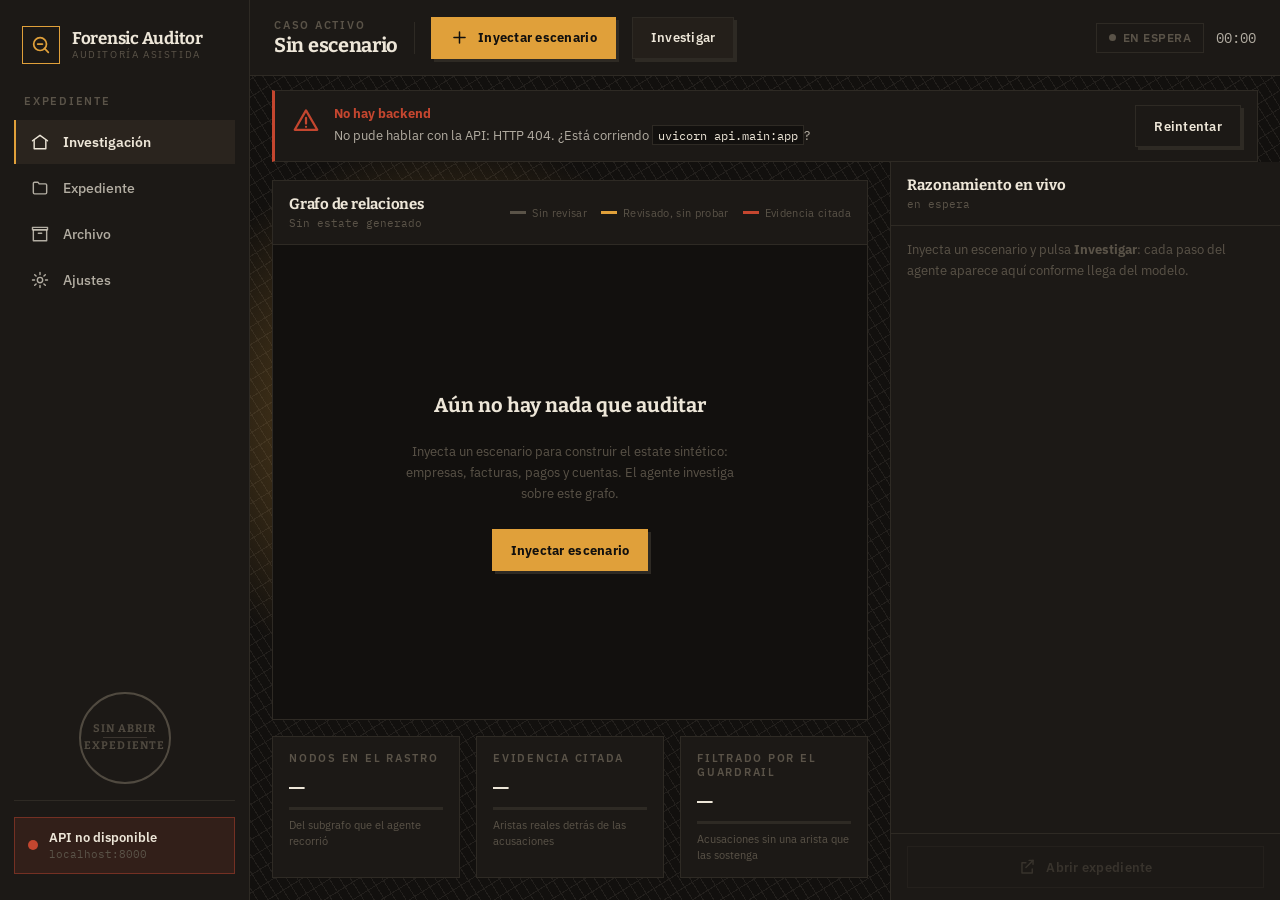
==== commit 8a6138ab: "Rebuild the dashboard as a case file, not a report The page was still wearing the light navy skin it" ====
--- a/ui/web/index.html
+++ b/ui/web/index.html
@@ -6,47 +6,68 @@
 <title>Forensic Auditor</title>
 <link rel="preconnect" href="https://fonts.googleapis.com">
 <link rel="preconnect" href="https://fonts.gstatic.com" crossorigin>
-<link href="https://fonts.googleapis.com/css2?family=IBM+Plex+Sans:wght@400;500;600;700&family=IBM+Plex+Mono:wght@400;500&display=swap" rel="stylesheet">
+<link href="https://fonts.googleapis.com/css2?family=Bitter:wght@600;700;800&family=IBM+Plex+Sans:wght@400;500;600;700&family=IBM+Plex+Mono:wght@400;500&display=swap" rel="stylesheet">
 <link rel="stylesheet" href="vendor/vis-network.css">
+<link rel="stylesheet" href="tokens.css">
 <link rel="stylesheet" href="styles.css">
 </head>
 <body>
 
 <div class="app">
+
+  <!-- Shell ambience only: never behind the graph canvas or the case
+       file, and removed entirely by the toggle or by reduced motion. -->
+  <div class="ambience" id="ambience" aria-hidden="true">
+    <div class="ambience__fibres"></div>
+    <div class="ambience__glow"></div>
+  </div>
 
   <!-- ================================================== sidebar ===== -->
   <aside class="sidebar">
     <div class="brand">
       <div class="brand__mark">
-        <svg width="22" height="22" viewBox="0 0 24 24" fill="none" stroke="#fff" stroke-width="1.9" stroke-linecap="round" stroke-linejoin="round"><circle cx="11" cy="11" r="7"></circle><path d="M20 20l-4.2-4.2"></path><path d="M8.4 11h5.2"></path></svg>
+        <svg width="22" height="22" viewBox="0 0 24 24" fill="none" stroke="currentColor" stroke-width="1.9" stroke-linecap="round" stroke-linejoin="round"><circle cx="11" cy="11" r="7"></circle><path d="M20 20l-4.2-4.2"></path><path d="M8.4 11h5.2"></path></svg>
       </div>
       <div class="brand__text">
         <span class="brand__name">Forensic Auditor</span>
-        <span class="brand__role">Agente de auditoría</span>
+        <span class="brand__role">Auditoría asistida</span>
       </div>
     </div>
 
     <nav class="nav">
-      <span class="nav__label">MENÚ</span>
+      <span class="nav__label">EXPEDIENTE</span>
       <button class="nav__item is-active" data-view="dashboard">
         <svg width="20" height="20" viewBox="0 0 24 24" fill="none" stroke="currentColor" stroke-width="1.7" stroke-linecap="round" stroke-linejoin="round"><path d="M3 10.5 12 4l9 6.5"></path><path d="M5 10v10h14V10"></path></svg>
-        <span>Home</span>
-      </button>
-      <button class="nav__item" data-view="scenarios">
-        <svg width="20" height="20" viewBox="0 0 24 24" fill="none" stroke="currentColor" stroke-width="1.7" stroke-linecap="round" stroke-linejoin="round"><path d="M4 5h16"></path><path d="M4 12h16"></path><path d="M4 19h9"></path></svg>
-        <span>Escenarios</span>
+        <span>Investigación</span>
       </button>
       <button class="nav__item" data-view="casefile">
-        <svg width="20" height="20" viewBox="0 0 24 24" fill="none" stroke="currentColor" stroke-width="1.7" stroke-linecap="round" stroke-linejoin="round"><circle cx="12" cy="12" r="8.5"></circle><path d="M12 7.5V12l3.2 2"></path></svg>
-        <span>Historial</span>
+        <svg width="20" height="20" viewBox="0 0 24 24" fill="none" stroke="currentColor" stroke-width="1.7" stroke-linecap="round" stroke-linejoin="round"><path d="M4 6.5A1.5 1.5 0 0 1 5.5 5h4L11 7h7.5A1.5 1.5 0 0 1 20 8.5v9A1.5 1.5 0 0 1 18.5 19h-13A1.5 1.5 0 0 1 4 17.5z"></path></svg>
+        <span>Expediente</span>
+      </button>
+      <button class="nav__item" data-view="archive">
+        <svg width="20" height="20" viewBox="0 0 24 24" fill="none" stroke="currentColor" stroke-width="1.7" stroke-linecap="round" stroke-linejoin="round"><path d="M4 7h16v13H4z"></path><path d="M3 4h18v3H3z"></path><path d="M10 11h4"></path></svg>
+        <span>Archivo</span>
+      </button>
+      <button class="nav__item" data-view="settings">
+        <svg width="20" height="20" viewBox="0 0 24 24" fill="none" stroke="currentColor" stroke-width="1.7" stroke-linecap="round" stroke-linejoin="round"><circle cx="12" cy="12" r="3.2"></circle><path d="M12 3v2.4M12 18.6V21M3 12h2.4M18.6 12H21M5.6 5.6l1.7 1.7M16.7 16.7l1.7 1.7M18.4 5.6l-1.7 1.7M7.3 16.7l-1.7 1.7"></path></svg>
+        <span>Ajustes</span>
       </button>
     </nav>
 
     <div class="sidebar__foot">
+      <!-- The seal is the shell's single ambient indicator: it says what
+           the case is without anyone having to read a number. -->
+      <div class="seal-box">
+        <div class="seal" id="seal">
+          <span class="seal__word" id="seal-word">SIN ABRIR</span>
+          <span class="seal__rule"></span>
+          <span class="seal__word" id="seal-sub">EXPEDIENTE</span>
+        </div>
+      </div>
+
       <div class="sidebar__foot-inner">
-        <!-- Artboard 3-C: flips to .is-down straight from /health/ollama -->
         <button class="status" id="ollama-status" title="Sondear el servidor de nuevo">
-          <span class="status__dot"></span>
+          <span class="led" id="ollama-led"></span>
           <span class="status__text">
             <span class="status__title" id="ollama-title">Comprobando…</span>
             <span class="status__detail" id="ollama-detail">—</span>
@@ -63,24 +84,19 @@
     <section class="view" id="view-dashboard">
       <header class="topbar">
         <div class="topbar__eyebrow">
-          <span class="topbar__kicker">ESCENARIO</span>
-          <span class="topbar__title">Investigación activa</span>
-        </div>
-
-        <select class="select" id="scenario">
-          <option value="fake_billing">S‑01 · Facturación falsa</option>
-          <option value="kickback_shell">S‑02 · Comisiones vía empresa fantasma</option>
-          <option value="round_tripping">S‑03 · Anillo de proveedores fantasma</option>
-          <option value="inflated_sales">S‑04 · Ventas infladas</option>
-        </select>
-
-        <button class="btn btn--primary" id="btn-inject">
+          <span class="topbar__kicker">CASO ACTIVO</span>
+          <span class="topbar__title" id="scenario-title">Sin escenario</span>
+        </div>
+
+        <span class="topbar__rule"></span>
+
+        <button class="btn btn--primary u-tactile u-lean" id="btn-inject">
           <svg width="19" height="19" viewBox="0 0 24 24" fill="none" stroke="currentColor" stroke-width="1.9" stroke-linecap="round" stroke-linejoin="round"><path d="M12 5v14"></path><path d="M5 12h14"></path></svg>
           <span>Inyectar escenario</span>
         </button>
 
-        <button class="btn btn--ghost" id="btn-investigate">Investigar</button>
-        <button class="btn btn--ghost" id="btn-stop" hidden>Detener</button>
+        <button class="btn u-tactile" id="btn-investigate">Investigar</button>
+        <button class="btn btn--danger u-tactile" id="btn-stop" hidden>Detener</button>
 
         <div class="topbar__right">
           <span class="pill pill--idle" id="run-state"><span class="pill__dot"></span><span id="run-state-text">En espera</span></span>
@@ -96,54 +112,46 @@
           <div class="card card--graph">
             <div class="card__head">
               <div class="card__titles">
-                <span class="card__title">Grafo de transacciones</span>
+                <span class="card__title">Grafo de relaciones</span>
                 <span class="card__sub" id="graph-sub">Sin estate generado</span>
               </div>
               <div class="legend">
-                <span class="legend__item"><span class="legend__swatch"></span>Normal</span>
-                <span class="legend__item legend__item--fraud"><span class="legend__swatch"></span>Rastro de fraude</span>
-              </div>
-            </div>
-            <div class="graph"><div class="graph__canvas" id="graph"></div></div>
-          </div>
-
-          <div class="gauges">
-            <div class="card gauge">
-              <svg class="gauge__svg" width="108" height="108" viewBox="0 0 120 120">
-                <circle cx="60" cy="60" r="48" fill="none" stroke="#EAEFF4" stroke-width="13"></circle>
-                <circle id="g1-arc" cx="60" cy="60" r="48" fill="none" stroke="#3781C2" stroke-width="13" stroke-linecap="round" stroke-dasharray="0 302" transform="rotate(-90 60 60)"></circle>
-                <text id="g1-value" x="60" y="66" text-anchor="middle" fill="#16232E" font-family="IBM Plex Sans, sans-serif" font-size="30" font-weight="700">0</text>
-                <text id="g1-unit" x="60" y="84" text-anchor="middle" fill="#8494A3" font-family="IBM Plex Sans, sans-serif" font-size="13" font-weight="500">/ 0</text>
-              </svg>
-              <div class="gauge__text">
-                <span class="gauge__name">Nodos visitados</span>
-                <span class="gauge__note" id="g1-note">Del subgrafo relevante</span>
-              </div>
-            </div>
-
-            <div class="card gauge">
-              <svg class="gauge__svg" width="108" height="108" viewBox="0 0 120 120">
-                <circle cx="60" cy="60" r="48" fill="none" stroke="#EAEFF4" stroke-width="13"></circle>
-                <circle id="g2-arc" cx="60" cy="60" r="48" fill="none" stroke="#1B9E8F" stroke-width="13" stroke-linecap="round" stroke-dasharray="0 302" transform="rotate(-90 60 60)"></circle>
-                <text id="g2-value" x="60" y="70" text-anchor="middle" fill="#16232E" font-family="IBM Plex Sans, sans-serif" font-size="32" font-weight="700">—</text>
-              </svg>
-              <div class="gauge__text">
-                <span class="gauge__name">Evidencia verificada</span>
-                <span class="gauge__note" id="g2-note">Acusaciones que pasan el guardrail</span>
-              </div>
-            </div>
-
-            <div class="card gauge">
-              <svg class="gauge__svg" width="108" height="108" viewBox="0 0 120 120">
-                <circle cx="60" cy="60" r="48" fill="none" stroke="#EAEFF4" stroke-width="13"></circle>
-                <circle id="g3-arc" cx="60" cy="60" r="48" fill="none" stroke="#0D2A43" stroke-width="13" stroke-linecap="round" stroke-dasharray="0 302" transform="rotate(-90 60 60)"></circle>
-                <text id="g3-value" x="60" y="66" text-anchor="middle" fill="#16232E" font-family="IBM Plex Sans, sans-serif" font-size="30" font-weight="700">0</text>
-                <text x="60" y="84" text-anchor="middle" fill="#8494A3" font-family="IBM Plex Sans, sans-serif" font-size="13" font-weight="500">artefactos</text>
-              </svg>
-              <div class="gauge__text">
-                <span class="gauge__name">Evidencia recolectada</span>
-                <span class="gauge__note" id="g3-note">Aristas citadas por el agente</span>
-              </div>
+                <span class="legend__item"><span class="legend__swatch"></span>Sin revisar</span>
+                <span class="legend__item legend__item--suspect"><span class="legend__swatch"></span>Revisado, sin probar</span>
+                <span class="legend__item legend__item--fraud"><span class="legend__swatch"></span>Evidencia citada</span>
+                <span class="legend__item legend__item--cleared" id="legend-cleared" hidden><span class="legend__swatch"></span>Desvirtuado por el SAT</span>
+              </div>
+            </div>
+            <div class="graph is-empty" id="graph-shell">
+              <div class="graph__canvas" id="graph"></div>
+              <div class="graph__empty">
+                <span class="graph__empty-title">Aún no hay nada que auditar</span>
+                <p class="graph__empty-body">Inyecta un escenario para construir el estate sintético: empresas, facturas, pagos y cuentas. El agente investiga sobre este grafo.</p>
+                <button class="btn btn--primary u-tactile u-lean" id="btn-inject-empty">Inyectar escenario</button>
+              </div>
+            </div>
+          </div>
+
+          <div class="gauges u-stagger">
+            <div class="card meter u-enter-up">
+              <span class="meter__label">Nodos en el rastro</span>
+              <span class="meter__value" id="m-trail-nodes">—</span>
+              <div class="meter__bar"><span class="meter__fill" id="m-trail-fill"></span></div>
+              <span class="meter__note" id="m-trail-note">Del subgrafo que el agente recorrió</span>
+            </div>
+
+            <div class="card meter u-enter-up">
+              <span class="meter__label">Evidencia citada</span>
+              <span class="meter__value" id="m-edges">—</span>
+              <div class="meter__bar"><span class="meter__fill meter__fill--accused" id="m-edges-fill"></span></div>
+              <span class="meter__note">Aristas reales detrás de las acusaciones</span>
+            </div>
+
+            <div class="card meter u-enter-up">
+              <span class="meter__label">Filtrado por el guardrail</span>
+              <span class="meter__value" id="m-dropped">—</span>
+              <div class="meter__bar"><span class="meter__fill" id="m-dropped-fill"></span></div>
+              <span class="meter__note" id="m-dropped-note">Acusaciones sin una arista que las sostenga</span>
             </div>
           </div>
         </div>
@@ -155,13 +163,13 @@
               <span class="log__title">Razonamiento en vivo</span>
               <span class="log__meta" id="log-meta">en espera</span>
             </div>
-            <span class="log__beacon is-idle" id="log-beacon"></span>
+            <span class="thinking" id="log-beacon" hidden><i></i><i></i><i></i></span>
           </div>
           <div class="log__body" id="log-body">
-            <p class="empty-note">Inyecta un escenario y pulsa <strong>Investigar</strong>: cada paso del agente aparecerá aquí conforme llegue del modelo.</p>
+            <p class="empty-note">Inyecta un escenario y pulsa <strong>Investigar</strong>: cada paso del agente aparece aquí conforme llega del modelo.</p>
           </div>
           <div class="log__foot">
-            <button class="btn btn--ghost" id="btn-open-case" disabled>
+            <button class="btn u-tactile" id="btn-open-case" disabled>
               <svg width="19" height="19" viewBox="0 0 24 24" fill="none" stroke="currentColor" stroke-width="1.8" stroke-linecap="round" stroke-linejoin="round"><path d="M14 3h5v5"></path><path d="M19 3 10 12"></path><path d="M18 14v5H5V6h5"></path></svg>
               Abrir expediente
             </button>
@@ -173,18 +181,23 @@
     <!-- ------------------------------------------------- casefile --- -->
     <section class="view" id="view-casefile" hidden>
       <header class="topbar">
-        <button class="topbar__eyebrow" id="btn-back" style="flex-direction:row; align-items:center; gap:10px; font-size:16px; color:var(--ink-muted);">
-          <svg width="20" height="20" viewBox="0 0 24 24" fill="none" stroke="#5E7488" stroke-width="1.8" stroke-linecap="round" stroke-linejoin="round"><path d="M14 5 7 12l7 7"></path></svg>
+        <button class="btn btn--ghost u-tactile" id="btn-back">
+          <svg width="20" height="20" viewBox="0 0 24 24" fill="none" stroke="currentColor" stroke-width="1.8" stroke-linecap="round" stroke-linejoin="round"><path d="M14 5 7 12l7 7"></path></svg>
           Volver
         </button>
-        <span style="width:1px; height:34px; background:var(--line);"></span>
-        <span style="font-size:22px; font-weight:600; color:var(--ink);" id="case-id">Expediente —</span>
+        <span class="topbar__rule"></span>
+        <div class="topbar__eyebrow">
+          <span class="topbar__kicker">EXPEDIENTE</span>
+          <span class="topbar__title u-mono" id="case-id">—</span>
+        </div>
         <span class="pill" id="case-severity" hidden></span>
-        <span class="clock" style="margin-left:auto;" id="case-date">—</span>
-        <button class="btn btn--primary" id="btn-export">
-          <svg width="19" height="19" viewBox="0 0 24 24" fill="none" stroke="currentColor" stroke-width="1.9" stroke-linecap="round" stroke-linejoin="round"><path d="M12 3v12"></path><path d="M7 10l5 5 5-5"></path><path d="M5 20h14"></path></svg>
-          <span>Exportar informe</span>
-        </button>
+        <div class="topbar__right">
+          <span class="clock" id="case-date">—</span>
+          <button class="btn btn--primary u-tactile u-lean" id="btn-export">
+            <svg width="19" height="19" viewBox="0 0 24 24" fill="none" stroke="currentColor" stroke-width="1.9" stroke-linecap="round" stroke-linejoin="round"><path d="M12 3v12"></path><path d="M7 10l5 5 5-5"></path><path d="M5 20h14"></path></svg>
+            <span>Exportar</span>
+          </button>
+        </div>
       </header>
 
       <div class="case">
@@ -192,27 +205,40 @@
 
           <div class="card verdict" id="verdict">
             <span class="verdict__kicker">VEREDICTO DEL AGENTE</span>
-            <div class="verdict__row">
-              <span class="verdict__headline" id="verdict-headline">—</span>
-              <div class="verdict__confidence">
-                <svg width="92" height="92" viewBox="0 0 120 120" style="flex:0 0 92px;">
-                  <circle cx="60" cy="60" r="48" fill="none" stroke="#EAEFF4" stroke-width="13"></circle>
-                  <circle id="verdict-arc" cx="60" cy="60" r="48" fill="none" stroke="#1B9E8F" stroke-width="13" stroke-linecap="round" stroke-dasharray="0 302" transform="rotate(-90 60 60)"></circle>
-                  <text id="verdict-conf" x="60" y="70" text-anchor="middle" fill="#16232E" font-family="IBM Plex Sans, sans-serif" font-size="32" font-weight="700">—</text>
-                </svg>
-                <div class="verdict__conf-text">
-                  <span class="verdict__conf-name">Evidencia verificada</span>
-                  <span class="verdict__conf-note">Tras el guardrail</span>
-                </div>
-              </div>
-            </div>
+            <span class="verdict__headline" id="verdict-headline">—</span>
             <p class="verdict__narrative" id="verdict-narrative">Abre un expediente desde una investigación terminada.</p>
+
+            <div class="amount">
+              <span class="amount__label">MONTO SOSTENIDO POR EVIDENCIA</span>
+              <span class="amount__value" id="amount-value">—</span>
+              <span class="amount__note" id="amount-note">Pesos mexicanos, solo lo que una arista respalda</span>
+            </div>
+
             <div class="metrics">
-              <div class="metric"><span class="metric__label">MONTO EXPUESTO</span><span class="metric__value" id="m-amount">—</span></div>
               <div class="metric"><span class="metric__label">PROVEEDORES</span><span class="metric__value" id="m-suppliers">—</span></div>
-              <div class="metric"><span class="metric__label">EVIDENCIA</span><span class="metric__value" id="m-evidence">—</span></div>
+              <div class="metric"><span class="metric__label">ARISTAS CITADAS</span><span class="metric__value" id="m-evidence">—</span></div>
               <div class="metric"><span class="metric__label">TIEMPO DEL AGENTE</span><span class="metric__value" id="m-time">—</span></div>
             </div>
+          </div>
+
+          <div class="card">
+            <div class="card__head">
+              <div class="card__titles">
+                <span class="card__title">Acusaciones</span>
+                <span class="card__sub" id="claims-meta">—</span>
+              </div>
+            </div>
+            <div class="claims u-stagger" id="claims"></div>
+          </div>
+
+          <div class="card">
+            <div class="card__head">
+              <div class="card__titles">
+                <span class="card__title">Pistas no perseguidas</span>
+                <span class="card__sub" id="dropped-meta">—</span>
+              </div>
+            </div>
+            <div class="dropped-list u-stagger" id="dropped"></div>
           </div>
 
           <div class="card trail">
@@ -220,18 +246,18 @@
               <span class="card__title">Evidence trail</span>
               <span class="card__sub" id="trail-meta">—</span>
             </div>
-            <div class="trail__cols"><span>#</span><span>NODO / ARISTA</span><span>TIPO</span><span>PESO</span></div>
+            <div class="trail__cols"><span>#</span><span>ARISTA</span><span>TIPO</span><span>MONTO</span></div>
             <div class="trail__rows" id="trail-rows"></div>
           </div>
         </div>
 
         <div class="case__col">
           <div class="card ask">
-            <span class="ask__title">Pregunta al agente</span>
-            <span class="ask__sub">Interrogatorio en vivo sobre el expediente</span>
+            <span class="ask__title">Interrogatorio</span>
+            <span class="ask__sub">El agente solo puede responder con lo que quedó en el expediente.</span>
             <div class="ask__row">
-              <input class="ask__input" id="ask-input" placeholder="¿Por qué descartaste este proveedor?" autocomplete="off">
-              <button class="btn btn--primary ask__send" id="btn-ask">
+              <input class="input ask__input" id="ask-input" placeholder="¿Por qué descartaste este proveedor?" autocomplete="off">
+              <button class="btn btn--primary u-tactile u-lean ask__send" id="btn-ask">
                 <span>Preguntar</span>
                 <svg width="19" height="19" viewBox="0 0 24 24" fill="none" stroke="currentColor" stroke-width="1.9" stroke-linecap="round" stroke-linejoin="round"><path d="M5 12h13"></path><path d="M12 6l6 6-6 6"></path></svg>
               </button>
@@ -244,50 +270,128 @@
           </div>
 
           <div class="card answer" id="answer">
-            <p class="empty-note">Las respuestas del agente aparecerán aquí, con las fuentes que consultó.</p>
+            <p class="empty-note">Las respuestas del agente aparecen aquí, con las entidades del grafo en que se apoyó.</p>
           </div>
         </div>
       </div>
     </section>
 
-    <!-- ------------------------------------------------ scenarios --- -->
-    <section class="view" id="view-scenarios" hidden>
+    <!-- -------------------------------------------------- archive --- -->
+    <section class="view" id="view-archive" hidden>
+      <header class="topbar">
+        <div class="topbar__eyebrow">
+          <span class="topbar__kicker">ARCHIVO</span>
+          <span class="topbar__title">Expedientes cerrados</span>
+        </div>
+        <div class="topbar__right">
+          <button class="btn u-tactile" id="btn-refresh-cases">Recargar</button>
+        </div>
+      </header>
+
+      <div class="case" style="grid-template-columns:minmax(0,1fr);">
+        <div class="case__col">
+          <div class="card">
+            <div class="card__head">
+              <div class="card__titles">
+                <span class="card__title">Casos guardados en disco</span>
+                <span class="card__sub" id="cases-meta">—</span>
+              </div>
+            </div>
+            <div class="cases u-stagger" id="cases"></div>
+          </div>
+        </div>
+      </div>
+    </section>
+
+    <!-- ------------------------------------------------- settings --- -->
+    <section class="view" id="view-settings" hidden>
       <header class="topbar">
         <div class="topbar__eyebrow">
           <span class="topbar__kicker">CONFIGURACIÓN</span>
-          <span class="topbar__title">Escenarios y modelo</span>
+          <span class="topbar__title">Modelo, datos y movimiento</span>
         </div>
       </header>
-      <div class="case" style="grid-template-columns:minmax(0,1fr);">
+
+      <div class="case">
         <div class="case__col">
           <div class="card ask">
             <span class="ask__title">Servidor del modelo</span>
             <span class="ask__sub">Ollama corre en otro equipo de la red local. Pega su IP y busca los modelos.</span>
             <div class="ask__row">
-              <input class="ask__input" id="cfg-url" placeholder="10.22.233.98" autocomplete="off">
-              <button class="btn btn--ghost ask__send" id="btn-probe">Buscar modelos</button>
+              <input class="input ask__input" id="cfg-url" placeholder="10.22.233.98" autocomplete="off">
+              <button class="btn u-tactile ask__send" id="btn-probe">Buscar modelos</button>
             </div>
             <div class="ask__row">
-              <select class="ask__input" id="cfg-model"></select>
-              <button class="btn btn--primary ask__send" id="btn-save-cfg">Guardar</button>
-            </div>
-            <p class="empty-note" id="cfg-msg" style="margin-top:14px;"></p>
+              <select class="select ask__input" id="cfg-model"></select>
+              <button class="btn btn--primary u-tactile u-lean ask__send" id="btn-save-cfg">Guardar</button>
+            </div>
+            <p class="field__note" id="cfg-msg"></p>
           </div>
 
           <div class="card ask">
             <span class="ask__title">Datos</span>
             <span class="ask__sub">Genera el estate sintético sobre el que investiga el agente.</span>
             <div class="ask__row">
-              <input class="ask__input" id="cfg-seed" type="number" value="42">
-              <button class="btn btn--primary ask__send" id="btn-generate">Generar estate</button>
-            </div>
-            <p class="empty-note" id="estate-msg" style="margin-top:14px;"></p>
+              <input class="input ask__input" id="cfg-seed" type="number" value="42">
+              <button class="btn btn--primary u-tactile u-lean ask__send" id="btn-generate">Generar estate</button>
+            </div>
+            <p class="field__note" id="estate-msg"></p>
+          </div>
+        </div>
+
+        <div class="case__col">
+          <div class="card ask">
+            <span class="ask__title">Movimiento</span>
+            <span class="ask__sub">Se guardan en este navegador. El sistema operativo manda: si pides menos movimiento, esto ya está apagado.</span>
+            <div class="settings">
+              <div class="toggle-row">
+                <div class="toggle-row__text">
+                  <span class="toggle-row__name">Ambiente vivo</span>
+                  <span class="toggle-row__note">Fibras de papel, respiración cálida y motas</span>
+                </div>
+                <button class="switch is-on" id="sw-ambience" role="switch" aria-checked="true" aria-label="Ambiente vivo"></button>
+              </div>
+              <div class="toggle-row">
+                <div class="toggle-row__text">
+                  <span class="toggle-row__name">Barrido al cambiar de vista</span>
+                  <span class="toggle-row__note">La banda diagonal de luz que cruza una sola vez</span>
+                </div>
+                <button class="switch is-on" id="sw-sweep" role="switch" aria-checked="true" aria-label="Barrido al cambiar de vista"></button>
+              </div>
+              <div class="toggle-row">
+                <div class="toggle-row__text">
+                  <span class="toggle-row__name">Micro-interacciones</span>
+                  <span class="toggle-row__note">Botones que se hunden en su sombra al pulsarlos</span>
+                </div>
+                <button class="switch is-on" id="sw-micro" role="switch" aria-checked="true" aria-label="Micro-interacciones"></button>
+              </div>
+            </div>
           </div>
         </div>
       </div>
     </section>
 
   </main>
+</div>
+
+<!-- ============================================ scenario injector ===== -->
+<!-- Full screen on purpose: injecting a fresh scheme is the pivot of the
+     live demo, not a dropdown someone has to notice. -->
+<div class="injector" id="injector" role="dialog" aria-modal="true" aria-labelledby="injector-title" hidden>
+  <div class="injector__scrim" id="injector-scrim"></div>
+  <div class="injector__slab">
+    <span class="injector__wordmark" aria-hidden="true">CASO<br>NUEVO</span>
+    <div class="injector__head">
+      <span class="u-kicker">INYECTAR ESCENARIO</span>
+      <span class="injector__title" id="injector-title">Elige el esquema a esconder</span>
+      <p class="injector__sub">Se genera un estate limpio y se entierra el patrón que elijas. El agente no lo ha visto: tiene que encontrarlo desde el grafo.</p>
+    </div>
+    <div class="injector__list u-stagger" id="injector-list"></div>
+    <div class="injector__foot">
+      <button class="btn u-tactile" id="btn-injector-close">Cancelar</button>
+      <span class="injector__msg" id="injector-msg"></span>
+    </div>
+  </div>
 </div>
 
 <script src="vendor/vis-network.min.js"></script>
--- a/ui/web/tokens.css
+++ b/ui/web/tokens.css
@@ -0,0 +1,380 @@
+/*
+ * Forensic Auditor -- design tokens and reusable patterns.
+ *
+ * Two layers, deliberately separate:
+ *
+ *   THEME    colour, texture, typography. Swappable: a second theme
+ *            changes these and the ambience, nothing else.
+ *   MOTION   durations, curves, and the entry/stagger/sweep patterns.
+ *            This is the identity. It must survive a theme swap.
+ *
+ * Colour carries an argument here, so it is not decorative:
+ *   red    = accusation backed by a real evidence edge
+ *   amber  = suspicion the agent looked at but did not prove
+ *   green  = SAT cleared this company (desvirtuado / sentencia_favorable)
+ * Nothing is painted red unless an edge id in evidence_trail backs it.
+ */
+
+/* ======================================================= THEME: colour */
+
+:root {
+  --bg:        #12100E;   /* near-black, warm */
+  --surface:   #1C1916;   /* panels */
+  --paper:     #EDE6D8;   /* primary text, paper */
+  --ink-dim:   #5A5348;   /* secondary text, desaturated */
+  --amber:     #E0A03A;   /* SUSPICION: unproven lead, presunto */
+  --red:       #C4462F;   /* ACCUSATION: backed by evidence */
+  --green:     #6E8F62;   /* CLEARED: desvirtuado / sentencia_favorable */
+  --line:      #2E2A24;   /* borders and rules */
+
+  /* Derived. Kept here so a theme swap only edits the block above. */
+  --surface-2:    #241F1A;
+  --surface-lift: #2A241E;
+  --paper-soft:   rgba(237, 230, 216, .72);
+  --paper-faint:  rgba(237, 230, 216, .40);
+
+  --amber-tint: rgba(224, 160, 58, .13);
+  --amber-line: rgba(224, 160, 58, .42);
+  --red-tint:   rgba(196, 70, 47, .13);
+  --red-line:   rgba(196, 70, 47, .45);
+  --green-tint: rgba(110, 143, 98, .13);
+  --green-line: rgba(110, 143, 98, .42);
+
+  /* Hard shadow, never blurred: stamped ink, not glow. */
+  --shadow-hard: 3px 3px 0 var(--line);
+  --shadow-hard-red: 3px 3px 0 rgba(196, 70, 47, .5);
+}
+
+/* =================================================== THEME: typography */
+
+:root {
+  /* Headlines: heavy slab serif -- printed, official, condensed feel. */
+  --serif: 'Bitter', 'Roboto Slab', Georgia, 'Times New Roman', serif;
+  --sans:  'IBM Plex Sans', system-ui, -apple-system, 'Segoe UI', sans-serif;
+  /* Every hard datum (RFC, CFDI uuid, edge id, amount) is monospaced:
+     it makes identifiers read as quotable evidence, not as prose. */
+  --mono:  'IBM Plex Mono', ui-monospace, 'Cascadia Mono', Consolas, monospace;
+
+  --fs-mega:  clamp(38px, 5.2vw, 64px);
+  --fs-h1:    27px;
+  --fs-h2:    20px;
+  --fs-body:  15px;
+  --fs-small: 13px;
+  --fs-micro: 11px;
+
+  --track-kicker: .16em;   /* uppercase labels */
+  --track-mega:  -.015em;  /* big serif tightens up */
+}
+
+.u-mono   { font-family: var(--mono); font-variant-ligatures: none; }
+.u-serif  { font-family: var(--serif); font-weight: 700; letter-spacing: var(--track-mega); }
+.u-kicker {
+  font-size: var(--fs-micro); font-weight: 600;
+  letter-spacing: var(--track-kicker); text-transform: uppercase;
+  color: var(--ink-dim);
+}
+
+/* ====================================================== MOTION: tokens */
+/*
+ * Two curves only. "snap" decides and stops; "out" glides. Anything
+ * that needs a third curve is probably the wrong idea.
+ */
+
+:root {
+  --ease-snap: cubic-bezier(.2, .9, .1, 1);
+  --ease-out:  cubic-bezier(.16, 1, .3, 1);
+
+  --t-fast:  120ms;   /* hover, focus, colour */
+  --t-norm:  200ms;   /* fades, toasts */
+  --t-slow:  360ms;   /* panels */
+  --t-enter: 420ms;   /* view and list entries (300-500) */
+  --t-sweep: 550ms;   /* the diagonal flash across a new view */
+  --t-max:   600ms;   /* nothing in the UI may exceed this */
+
+  --stagger: 64ms;    /* per child in a cascade (50-80) */
+
+  /* The signature: travel + tilt, straightened on arrival. */
+  --enter-x:    34px;
+  --enter-x-lg: 50px;
+  --enter-skew: 4deg;
+}
+
+/* ================================================ MOTION: the entrance */
+/*
+ * Nothing appears; it arrives. Displacement + a slight skew that
+ * straightens as it settles -- movement "in italics".
+ *
+ * Asymmetry with meaning:
+ *   .u-enter-sys  from the LEFT  -- the system speaking (agent steps,
+ *                                   /ask answers)
+ *   .u-enter-me   from the RIGHT -- me acting (my question, my actions)
+ */
+
+@keyframes fa-enter-left {
+  from { opacity: 0; transform: translate3d(calc(var(--enter-x) * -1), 0, 0) skewX(var(--enter-skew)); }
+  to   { opacity: 1; transform: none; }
+}
+@keyframes fa-enter-right {
+  from { opacity: 0; transform: translate3d(var(--enter-x), 0, 0) skewX(calc(var(--enter-skew) * -1)); }
+  to   { opacity: 1; transform: none; }
+}
+@keyframes fa-enter-up {
+  from { opacity: 0; transform: translate3d(0, 22px, 0) skewX(calc(var(--enter-skew) * -.6)) rotate(.6deg); }
+  to   { opacity: 1; transform: none; }
+}
+
+.u-enter-sys,
+.u-enter-me,
+.u-enter-up {
+  /* `backwards` so the first frame is never the un-animated state. */
+  animation-duration: var(--t-enter);
+  animation-timing-function: var(--ease-snap);
+  animation-fill-mode: backwards;
+}
+.u-enter-sys { animation-name: fa-enter-left; }
+.u-enter-me  { animation-name: fa-enter-right; }
+.u-enter-up  { animation-name: fa-enter-up; }
+
+/*
+ * Cascade. Only the first 6 children are staggered; anything past that
+ * arrives already visible, so a 200-row list never makes anyone wait.
+ */
+.u-stagger > *  { animation-delay: 0ms; }
+.u-stagger > :nth-child(1) { animation-delay: calc(var(--stagger) * 0); }
+.u-stagger > :nth-child(2) { animation-delay: calc(var(--stagger) * 1); }
+.u-stagger > :nth-child(3) { animation-delay: calc(var(--stagger) * 2); }
+.u-stagger > :nth-child(4) { animation-delay: calc(var(--stagger) * 3); }
+.u-stagger > :nth-child(5) { animation-delay: calc(var(--stagger) * 4); }
+.u-stagger > :nth-child(6) { animation-delay: calc(var(--stagger) * 5); }
+
+/* ================================================== MOTION: view sweep */
+/*
+ * Changing section = one slide-in plus a diagonal band of light that
+ * crosses once. The most recognisable thing in the interface, which is
+ * exactly why it must never fire on a re-render -- only on a real view
+ * change. app.js adds .is-entering for one animation cycle.
+ */
+
+@keyframes fa-view-in {
+  from { opacity: 0; transform: translate3d(46px, 0, 0) skewX(3deg); }
+  to   { opacity: 1; transform: none; }
+}
+@keyframes fa-sweep {
+  from { transform: translate3d(-130%, 0, 0) skewX(-8deg); opacity: 0; }
+  18%  { opacity: 1; }
+  to   { transform: translate3d(130%, 0, 0) skewX(-8deg); opacity: 0; }
+}
+
+.view.is-entering { animation: fa-view-in var(--t-enter) var(--ease-snap) backwards; }
+
+.view.is-entering::after {
+  content: '';
+  position: absolute; inset: 0;
+  z-index: 40;
+  pointer-events: none;
+  background: linear-gradient(100deg,
+    transparent 42%,
+    rgba(237, 230, 216, .09) 50%,
+    transparent 58%);
+  animation: fa-sweep var(--t-sweep) var(--ease-out) backwards;
+}
+
+/* ============================================== MOTION: the injector */
+/*
+ * The scenario injector is the demo's pivot -- the moment a judge
+ * injects a fresh scheme. It is an event, not a dropdown.
+ */
+
+@keyframes fa-scrim   { from { opacity: 0; } to { opacity: 1; } }
+@keyframes fa-slab    { from { transform: translate3d(-100%, 0, 0); } to { transform: none; } }
+@keyframes fa-wordmark {
+  from { opacity: 0; transform: translate3d(0, 42px, 0) rotate(-3deg); }
+  to   { opacity: .07; transform: translate3d(0, 0, 0) rotate(-1.5deg); }
+}
+@keyframes fa-pattern-in {
+  from { opacity: 0; transform: translate3d(140px, 0, 0) skewX(18deg); }
+  to   { opacity: 1; transform: translate3d(0, 0, 0) skewX(0deg); }
+}
+/* Selection confirm: a horizontal flash, 180ms, scaleX 0.6 -> 1. */
+@keyframes fa-confirm {
+  from { transform: scaleX(.6); opacity: 1; }
+  to   { transform: scaleX(1); opacity: 0; }
+}
+
+/* ================================================== MOTION: ambience */
+/*
+ * Three layers, depth from differing size/opacity/speed. Transform and
+ * opacity only: zero layout cost. Never behind the graph canvas or the
+ * case-file reading area -- ambience lives in the shell and in waits.
+ */
+
+@keyframes fa-fibres { to   { transform: translate3d(-80px, -80px, 0); } }
+@keyframes fa-breath { 0%, 100% { transform: scale(1); opacity: .085; }
+                       50%      { transform: scale(1.12); opacity: .14; } }
+@keyframes fa-mote {
+  from      { transform: translate3d(0, 0, 0) rotate(0deg); opacity: 0; }
+  8%        { opacity: var(--mote-peak, .1); }
+  88%       { opacity: var(--mote-peak, .1); }
+  to        { transform: translate3d(var(--mote-dx, 26px), -108vh, 0) rotate(220deg); opacity: 0; }
+}
+
+.ambience {
+  position: absolute; inset: 0;
+  overflow: hidden;
+  pointer-events: none;
+  z-index: 0;
+}
+
+.ambience__fibres {
+  position: absolute; inset: -90px;
+  opacity: .07;
+  background-image:
+    repeating-linear-gradient(58deg,  var(--paper) 0 1px, transparent 1px 9px),
+    repeating-linear-gradient(-32deg, var(--paper) 0 1px, transparent 1px 15px);
+  animation: fa-fibres 7s linear infinite;
+}
+
+.ambience__glow {
+  position: absolute;
+  left: 12%; top: 14%;
+  width: 46vw; height: 46vw;
+  border-radius: 50%;
+  background: radial-gradient(circle, rgba(224, 160, 58, .5) 0%, transparent 68%);
+  animation: fa-breath 18s var(--ease-out) infinite alternate;
+}
+
+.ambience__mote {
+  position: absolute;
+  bottom: -10vh;
+  width: var(--mote-size, 10px);
+  height: var(--mote-size, 10px);
+  border-radius: 50%;
+  background: var(--paper);
+  opacity: 0;
+  animation: fa-mote var(--mote-dur, 26s) linear infinite;
+}
+
+/* ================================================ MOTION: indicators */
+
+/* Health LED: a ring that beats every 1.8s. */
+@keyframes fa-beat {
+  0%   { box-shadow: 0 0 0 0 var(--led-ring, rgba(110, 143, 98, .55)); }
+  70%  { box-shadow: 0 0 0 9px rgba(0, 0, 0, 0); }
+  100% { box-shadow: 0 0 0 0 rgba(0, 0, 0, 0); }
+}
+.led {
+  width: 10px; height: 10px; flex: 0 0 10px;
+  border-radius: 50%;
+  background: var(--led, var(--ink-dim));
+}
+.led.is-beating { animation: fa-beat 1.8s var(--ease-out) infinite; }
+
+/* "The agent is thinking": three dots hopping 3px, out of phase. */
+@keyframes fa-hop { 0%, 100% { transform: translateY(0); } 40% { transform: translateY(-3px); } }
+.thinking { display: inline-flex; gap: 4px; align-items: flex-end; }
+.thinking i {
+  width: 4px; height: 4px; border-radius: 50%;
+  background: var(--amber);
+  animation: fa-hop 1.1s var(--ease-out) infinite;
+}
+.thinking i:nth-child(2) { animation-delay: .14s; }
+.thinking i:nth-child(3) { animation-delay: .28s; }
+
+/* Streaming text: a block cursor that does not flicker the text. */
+@keyframes fa-caret { 0%, 49% { opacity: 1; } 50%, 100% { opacity: 0; } }
+.caret::after {
+  content: '';
+  display: inline-block;
+  width: .52em; height: 1.02em;
+  margin-left: 2px;
+  vertical-align: -.16em;
+  background: var(--amber);
+  animation: fa-caret 1s step-end infinite;
+}
+
+/* Toasts rise 8px and fade; they leave in half the time. */
+@keyframes fa-toast-in { from { opacity: 0; transform: translate3d(0, 8px, 0); } to { opacity: 1; transform: none; } }
+.toast { animation: fa-toast-in var(--t-norm) var(--ease-snap) backwards; }
+
+/* ================================================== MOTION: the seal */
+/*
+ * A file stamp that breathes in place and cross-fades between states:
+ * idle, investigating, accusation found, closed with nothing proven.
+ * The last expression stays until the next interaction.
+ */
+@keyframes fa-seal {
+  0%, 100% { transform: translate3d(0, 0, 0) rotate(-1deg); }
+  50%      { transform: translate3d(0, -6px, 0) rotate(1deg); }
+}
+.seal { animation: fa-seal 5.5s var(--ease-out) infinite; transition: color var(--t-slow) var(--ease-out); }
+
+/* ================================================== MOTION: tactile */
+/*
+ * Hard offset shadow, no blur. Pressing drives the element into its own
+ * shadow -- the whole feedback is 120ms.
+ */
+.u-tactile {
+  box-shadow: var(--shadow-hard);
+  transition: transform var(--t-fast) var(--ease-snap),
+              box-shadow var(--t-fast) var(--ease-snap),
+              background-color var(--t-fast) linear,
+              border-color var(--t-fast) linear,
+              color var(--t-fast) linear;
+}
+.u-tactile:active:not(:disabled) {
+  transform: translate3d(3px, 3px, 0);
+  box-shadow: 0 0 0 var(--line);
+}
+
+/* The primary action leans into the cursor. Large surfaces never do. */
+.u-lean { transition: transform var(--t-fast) var(--ease-snap); }
+.u-lean:hover:not(:disabled)  { transform: skewX(-6deg) scale(1.06); }
+.u-lean:active:not(:disabled) { transform: skewX(-2deg) scale(.97); }
+.u-lean:disabled { transform: none; }
+
+/* ====================================== RESPECT: toggles and reduced */
+/*
+ * Three user switches, persisted in localStorage by app.js as classes
+ * on <html>, so turning a group off never touches application logic.
+ *
+ * prefers-reduced-motion is not a nicety: entries collapse to 10ms
+ * rather than being removed, so nothing can end up invisible because an
+ * animation did not run.
+ */
+
+.no-ambience .ambience { display: none; }
+
+.no-sweep .view.is-entering,
+.no-sweep .view.is-entering::after { animation: none; }
+.no-sweep .view.is-entering::after { content: none; }
+
+.no-micro .u-tactile,
+.no-micro .u-lean { transition: none; }
+.no-micro .u-tactile:active:not(:disabled),
+.no-micro .u-lean:hover:not(:disabled),
+.no-micro .u-lean:active:not(:disabled) { transform: none; }
+.no-micro .thinking i,
+.no-micro .led.is-beating,
+.no-micro .seal { animation: none; }
+
+@media (prefers-reduced-motion: reduce) {
+  /* Ambience and every decorative loop stop outright. */
+  .ambience,
+  .thinking i,
+  .led.is-beating,
+  .seal,
+  .caret::after { animation: none !important; }
+  .ambience { display: none; }
+
+  /* Entries still run, but at 10ms: the end state is what matters. */
+  .u-enter-sys, .u-enter-me, .u-enter-up,
+  .view.is-entering, .toast {
+    animation-duration: 10ms !important;
+    animation-delay: 0ms !important;
+  }
+  .view.is-entering::after { content: none; }
+
+  *, *::before, *::after {
+    transition-duration: 10ms !important;
+  }
+}
--- a/ui/web/styles.css
+++ b/ui/web/styles.css
@@ -1,463 +1,643 @@
 /*
- * Forensic Auditor dashboard -- tokens lifted verbatim from the Claude
- * Design canvas (Forensic Auditor.dc.html, artboards 1-3) so the running
- * app and the design stay the same thing.
+ * Forensic Auditor dashboard -- "Expediente Forense".
+ *
+ * Paper and ink on a dark desk. Hard data is monospaced so it reads as
+ * quotable evidence; colour appears only to mark suspicion (amber),
+ * accusation backed by a real edge (red), or a company SAT cleared
+ * (green). Tokens and motion patterns live in tokens.css.
  */
 
-:root {
-  --navy: #0D2A43;
-  --navy-card: #12354F;
-  --navy-line: #1D3E5C;
-  --navy-line-lit: #1D4A6B;
-  --blue: #3781C2;
-  --blue-dark: #2A6699;
-  --blue-pale: #EEF4FA;
-
-  --canvas: #E9EDF1;
-  --surface: #F4F6F8;
-  --card: #ffffff;
-  --line: #E3E8EE;
-  --line-soft: #EDF1F5;
-  --line-input: #CBD5DF;
-
-  --ink: #16232E;
-  --ink-body: #34455A;
-  --ink-muted: #6B7B8C;
-  --ink-faint: #8494A3;
-  --ink-slate: #5E7488;
-  --sky-muted: #7FA6C6;
-  --sky-dim: #B6CBDD;
-  --sky-label: #5E87A8;
-
-  --red: #D93B41;
-  --red-ink: #B4262C;
-  --red-pale: #FDECEC;
-  --red-tint: #FDF3F3;
-  --red-line: #F2B8BA;
-  --red-deep: #3A1418;
-  --red-deep-line: #6E2026;
-  --red-soft: #E4565C;
-  --red-soft-ink: #E7A3A6;
-  --red-body: #6B2B2E;
-
-  --green: #2FBF71;
-  --teal: #1B9E8F;
-  --amber: #E09B26;
-  --amber-ink: #8A5A0B;
-  --amber-body: #7A5514;
-  --amber-pale: #FFF6E8;
-  --amber-line: #F0D097;
-
-  --sans: 'IBM Plex Sans', system-ui, -apple-system, Segoe UI, sans-serif;
-  --mono: 'IBM Plex Mono', ui-monospace, Consolas, monospace;
-
-  --shadow-card: 0 1px 3px rgba(16, 42, 67, .07), 0 10px 28px rgba(16, 42, 67, .05);
-  --shadow-blue: 0 2px 6px rgba(55, 129, 194, .35);
-}
-
 * { box-sizing: border-box; }
+
+/* Half the components here set an explicit `display`, which silently
+   beats the `hidden` attribute the UI uses to show one view, one run
+   state, or one legend key at a time. */
+[hidden] { display: none !important; }
 
 html, body {
   height: 100%;
   margin: 0;
-  background: var(--canvas);
+  background: var(--bg);
   font-family: var(--sans);
-  color: var(--ink);
+  font-size: var(--fs-body);
+  color: var(--paper);
   -webkit-font-smoothing: antialiased;
 }
 
-a { color: var(--blue); text-decoration: none; }
-a:hover { color: var(--blue-dark); }
-
+a { color: var(--amber); text-decoration: none; }
 button { font: inherit; color: inherit; background: none; border: none; cursor: pointer; }
-button:disabled { cursor: not-allowed; opacity: .5; }
-
-@keyframes fa-pulse { 0%, 100% { opacity: 1; transform: scale(1); } 50% { opacity: .35; transform: scale(.72); } }
-@keyframes fa-dash  { to { stroke-dashoffset: -24; } }
-@keyframes fa-caret { 0%, 49% { opacity: 1; } 50%, 100% { opacity: 0; } }
-
-.caret { animation: fa-caret 1s step-end infinite; }
-.pulse { animation: fa-pulse 1.4s ease-in-out infinite; }
+button:disabled { cursor: not-allowed; opacity: .45; }
+code { font-family: var(--mono); font-size: .94em; }
+
+::selection { background: var(--amber); color: var(--bg); }
+
+:focus-visible { outline: 2px solid var(--amber); outline-offset: 2px; }
 
 /* ---------------------------------------------------------------- shell */
 
 .app {
   display: flex;
   height: 100vh;
+  overflow: hidden;
+  position: relative;
+}
+
+/* ------------------------------------------------------------- sidebar */
+
+.sidebar {
+  width: 250px;
+  flex: 0 0 250px;
   background: var(--surface);
-  overflow: hidden;
-}
-
-/* -------------------------------------------------------------- sidebar */
-
-.sidebar {
-  width: 248px;
-  flex: 0 0 248px;
-  background: var(--navy);
+  border-right: 1px solid var(--line);
   display: flex;
   flex-direction: column;
-  padding: 28px 0;
-}
-
-.brand { display: flex; align-items: center; gap: 12px; padding: 0 24px 32px; }
+  padding: 26px 0;
+  position: relative;
+  z-index: 1;
+}
+
+.brand { display: flex; align-items: center; gap: 12px; padding: 0 22px 30px; position: relative; z-index: 1; }
 
 .brand__mark {
   width: 38px; height: 38px; flex: 0 0 38px;
-  border-radius: 9px;
-  background: var(--blue);
+  border: 1px solid var(--amber);
+  color: var(--amber);
   display: flex; align-items: center; justify-content: center;
 }
 
 .brand__text { display: flex; flex-direction: column; line-height: 1.15; }
-.brand__name { color: #fff; font-size: 17px; font-weight: 600; letter-spacing: .01em; }
-.brand__role { color: var(--sky-muted); font-size: 12px; letter-spacing: .08em; text-transform: uppercase; }
-
-.nav { padding: 0 16px; display: flex; flex-direction: column; gap: 4px; }
-.nav__label { padding: 0 8px 10px; color: var(--sky-label); font-size: 11px; font-weight: 600; letter-spacing: .16em; }
+.brand__name {
+  font-family: var(--serif); font-weight: 700;
+  font-size: 17px; letter-spacing: var(--track-mega);
+  color: var(--paper);
+}
+.brand__role {
+  color: var(--ink-dim); font-size: 10px;
+  letter-spacing: var(--track-kicker); text-transform: uppercase;
+}
+
+.nav { padding: 0 14px; display: flex; flex-direction: column; gap: 2px; position: relative; z-index: 1; }
+.nav__label { padding: 0 10px 10px; color: var(--ink-dim); font-size: var(--fs-micro); font-weight: 600; letter-spacing: var(--track-kicker); }
 
 .nav__item {
-  display: flex; align-items: center; gap: 14px;
-  width: 100%; height: 48px; padding: 0 16px;
-  border-radius: 8px;
-  color: var(--sky-dim);
-  font-size: 16px; font-weight: 500;
+  display: flex; align-items: center; gap: 13px;
+  width: 100%; height: 44px; padding: 0 14px;
+  color: var(--paper-soft);
+  font-size: 14px; font-weight: 500;
   text-align: left;
-  transition: background .15s ease, color .15s ease;
-}
-.nav__item:hover:not(.is-active) { background: #12354F; color: #fff; }
-.nav__item.is-active { background: var(--blue); color: #fff; font-weight: 600; }
-
-.sidebar__foot { margin-top: auto; padding: 0 16px; }
-.sidebar__foot-inner { border-top: 1px solid var(--navy-line); padding-top: 20px; }
+  border-left: 2px solid transparent;
+  transition: color var(--t-fast) linear, background-color var(--t-fast) linear, border-color var(--t-fast) linear;
+}
+.nav__item:hover:not(.is-active) { background: var(--surface-2); color: var(--paper); }
+.nav__item.is-active {
+  background: var(--surface-lift);
+  border-left-color: var(--amber);
+  color: var(--paper);
+  font-weight: 600;
+}
+
+.sidebar__foot { margin-top: auto; padding: 0 14px; display: flex; flex-direction: column; gap: 14px; position: relative; z-index: 1; }
+.sidebar__foot-inner { border-top: 1px solid var(--line); padding-top: 16px; }
+
+/* ------------------------------------------------------- the file seal */
+
+.seal-box { display: flex; justify-content: center; padding: 6px 0 2px; }
+.seal {
+  width: 92px; height: 92px;
+  border: 2px solid currentColor;
+  border-radius: 50%;
+  display: flex; flex-direction: column; align-items: center; justify-content: center;
+  gap: 2px;
+  color: var(--ink-dim);
+  opacity: .85;
+}
+.seal__word {
+  font-family: var(--serif); font-weight: 700;
+  font-size: 11px; letter-spacing: .1em; text-transform: uppercase;
+  text-align: center; line-height: 1.1;
+  padding: 0 8px;
+}
+.seal__rule { width: 44px; height: 1px; background: currentColor; opacity: .6; }
+.seal--running   { color: var(--amber); }
+.seal--accused   { color: var(--red); }
+.seal--clean     { color: var(--green); }
+
+/* ------------------------------------------------------ health status */
 
 .status {
-  display: flex; align-items: center; gap: 12px;
+  display: flex; align-items: center; gap: 11px;
+  padding: 12px 13px;
+  background: var(--surface-2);
+  border: 1px solid var(--line);
+  width: 100%; text-align: left;
+  transition: border-color var(--t-fast) linear;
+}
+.status:hover { border-color: var(--ink-dim); }
+.status__text { display: flex; flex-direction: column; line-height: 1.3; min-width: 0; }
+.status__title { color: var(--paper); font-size: var(--fs-small); font-weight: 600; }
+.status__detail {
+  color: var(--ink-dim); font-family: var(--mono); font-size: 11px;
+  overflow: hidden; text-overflow: ellipsis; white-space: nowrap;
+}
+.status--ok   { --led: var(--green); --led-ring: rgba(110, 143, 98, .55); }
+.status--warn { --led: var(--amber); --led-ring: rgba(224, 160, 58, .55); }
+.status--down { --led: var(--red); }
+.status--down { border-color: var(--red-line); background: var(--red-tint); }
+
+/* ----------------------------------------------------------------- main */
+
+.main { flex: 1; min-width: 0; display: flex; flex-direction: column; position: relative; }
+
+.view {
+  flex: 1; min-height: 0;
+  display: flex; flex-direction: column;
+  position: relative;
+  overflow: hidden;
+}
+
+.topbar {
+  height: 76px; flex: 0 0 76px;
+  background: var(--surface);
+  border-bottom: 1px solid var(--line);
+  display: flex; align-items: center; gap: 16px;
+  padding: 0 24px;
+  position: relative; z-index: 2;
+}
+
+.topbar__eyebrow { display: flex; flex-direction: column; gap: 3px; line-height: 1.1; }
+.topbar__kicker { font-size: var(--fs-micro); font-weight: 600; letter-spacing: var(--track-kicker); color: var(--ink-dim); }
+.topbar__title { font-family: var(--serif); font-size: var(--fs-h2); font-weight: 700; color: var(--paper); letter-spacing: var(--track-mega); }
+.topbar__right { margin-left: auto; display: flex; align-items: center; gap: 12px; }
+.topbar__rule { width: 1px; height: 32px; background: var(--line); }
+
+/* -------------------------------------------------------------- inputs */
+
+.select, .input {
+  height: 42px; padding: 0 13px;
+  border: 1px solid var(--line); border-radius: 0;
+  background: var(--bg);
+  font-family: var(--mono); font-size: var(--fs-small);
+  color: var(--paper);
+  appearance: none;
+  transition: border-color var(--t-fast) linear;
+}
+.select:hover, .input:hover { border-color: var(--ink-dim); }
+.select:focus, .input:focus { outline: none; border-color: var(--amber); }
+.select:disabled, .input:disabled { color: var(--ink-dim); background: var(--surface); }
+
+.field { display: flex; flex-direction: column; gap: 6px; }
+.field__label { font-size: var(--fs-micro); font-weight: 600; letter-spacing: var(--track-kicker); text-transform: uppercase; color: var(--ink-dim); }
+.field__note { font-size: 12px; color: var(--ink-dim); }
+.field__note--pinned { color: var(--amber); }
+
+/* ------------------------------------------------------------- buttons */
+
+.btn {
+  display: inline-flex; align-items: center; justify-content: center; gap: 9px;
+  height: 42px; padding: 0 18px;
+  border: 1px solid var(--line);
+  background: var(--surface-2);
+  color: var(--paper);
+  font-size: var(--fs-small); font-weight: 600;
+  letter-spacing: .02em;
+  white-space: nowrap;
+}
+.btn:hover:not(:disabled) { border-color: var(--ink-dim); background: var(--surface-lift); }
+.btn svg { transition: transform var(--t-fast) var(--ease-snap); }
+.btn:active:not(:disabled) svg { transform: translateY(1px); }
+
+.btn--primary {
+  background: var(--amber); color: var(--bg);
+  border-color: var(--amber); font-weight: 700;
+}
+.btn--primary:hover:not(:disabled) { background: #EDB253; border-color: #EDB253; }
+.btn--danger { background: var(--red); border-color: var(--red); color: var(--paper); }
+.btn--ghost  { background: transparent; }
+.btn--dark   { background: var(--surface); }
+.btn:disabled { background: var(--surface); color: var(--ink-dim); border-color: var(--line); box-shadow: none; }
+
+/* ---------------------------------------------------------------- pill */
+
+.pill {
+  display: inline-flex; align-items: center; gap: 7px;
+  height: 30px; padding: 0 12px;
+  border: 1px solid var(--line);
+  font-size: 12px; font-weight: 600;
+  letter-spacing: .04em; text-transform: uppercase;
+  color: var(--ink-dim);
+}
+.pill__dot { width: 7px; height: 7px; border-radius: 50%; background: currentColor; }
+.pill--live     { color: var(--amber); border-color: var(--amber-line); background: var(--amber-tint); }
+.pill--idle     { color: var(--ink-dim); }
+.pill--accused  { color: var(--red); border-color: var(--red-line); background: var(--red-tint); }
+.pill--clean    { color: var(--green); border-color: var(--green-line); background: var(--green-tint); }
+
+.clock { font-family: var(--mono); font-size: 14px; color: var(--paper-soft); }
+
+/* ------------------------------------------------------------- banners */
+
+.banners { display: flex; flex-direction: column; gap: 10px; padding: 14px 22px 0; position: relative; z-index: 2; }
+.banners:empty { display: none; }
+
+.banner {
+  display: flex; align-items: flex-start; gap: 13px;
   padding: 14px 16px;
-  border-radius: 8px;
-  background: var(--navy-card);
-  border: 1px solid var(--navy-line-lit);
-  width: 100%; text-align: left;
-}
-.status__dot {
-  width: 12px; height: 12px; flex: 0 0 12px;
-  border-radius: 50%;
-  background: var(--green);
-  box-shadow: 0 0 0 4px rgba(47, 191, 113, .20);
-}
-.status__text { display: flex; flex-direction: column; line-height: 1.25; min-width: 0; }
-.status__title { color: #fff; font-size: 15px; font-weight: 600; }
-.status__detail {
-  color: var(--sky-muted); font-family: var(--mono); font-size: 12px;
-  overflow: hidden; text-overflow: ellipsis; white-space: nowrap;
-}
-
-/* Artboard 3-C: the offline variant of the same block. */
-.status.is-down { background: var(--red-deep); border-color: var(--red-deep-line); }
-.status.is-down .status__dot {
-  background: var(--red-soft);
-  box-shadow: 0 0 0 4px rgba(228, 86, 92, .20);
-  animation: fa-pulse 1.4s ease-in-out infinite;
-}
-.status.is-down .status__detail { color: var(--red-soft-ink); }
-
-/* ----------------------------------------------------------------- main */
-
-.main { flex: 1; min-width: 0; display: flex; flex-direction: column; }
-
-.topbar {
-  height: 84px; flex: 0 0 84px;
-  background: var(--card);
-  border-bottom: 1px solid var(--line);
-  display: flex; align-items: center; gap: 20px;
-  padding: 0 28px;
-}
-
-.topbar__eyebrow { display: flex; flex-direction: column; gap: 3px; line-height: 1.1; }
-.topbar__kicker { font-size: 11px; font-weight: 600; letter-spacing: .14em; color: var(--ink-faint); }
-.topbar__title { font-size: 19px; font-weight: 600; color: var(--ink); }
-
-.select {
-  display: flex; align-items: center; justify-content: space-between; gap: 16px;
-  width: 400px; height: 48px; padding: 0 16px;
-  border: 1px solid var(--line-input); border-radius: 8px;
-  background: var(--card);
-  font-size: 16px; color: var(--ink);
-  appearance: none;
-}
-.select:focus { outline: none; border-color: var(--blue); box-shadow: 0 0 0 4px rgba(55, 129, 194, .12); }
-
-.btn {
-  display: inline-flex; align-items: center; gap: 10px;
-  height: 48px; padding: 0 22px;
-  border-radius: 8px;
-  font-size: 16px; font-weight: 600;
-  transition: background .15s ease;
-}
-.btn--primary { background: var(--blue); color: #fff; box-shadow: var(--shadow-blue); }
-.btn--primary:hover:not(:disabled) { background: var(--blue-dark); }
-.btn--ghost { border: 1px solid var(--line-input); color: var(--blue-dark); }
-.btn--ghost:hover:not(:disabled) { background: var(--blue-pale); }
-.btn--danger { background: var(--red); color: #fff; }
-.btn--dark { background: var(--navy); color: #fff; }
-
-.pill {
-  display: inline-flex; align-items: center; gap: 8px;
-  height: 34px; padding: 0 14px;
-  border-radius: 17px;
-  font-size: 14px; font-weight: 600;
-}
-.pill--live { background: var(--red-pale); color: var(--red-ink); }
-.pill--idle { background: var(--line-soft); color: var(--ink-slate); }
-.pill--done { background: #E7F6EE; color: #17794A; }
-.pill__dot { width: 9px; height: 9px; border-radius: 50%; background: currentColor; }
-.pill--live .pill__dot { background: var(--red); animation: fa-pulse 1.4s ease-in-out infinite; }
-
-.clock { font-family: var(--mono); font-size: 15px; color: var(--ink-slate); }
-.topbar__right { margin-left: auto; display: flex; align-items: center; gap: 12px; }
+  border: 1px solid var(--line);
+  border-left-width: 3px;
+  background: var(--surface);
+}
+.banner__icon { flex: 0 0 auto; margin-top: 1px; }
+.banner__text { display: flex; flex-direction: column; gap: 4px; min-width: 0; }
+.banner__title { font-weight: 700; font-size: var(--fs-small); }
+.banner__body  { font-size: var(--fs-small); color: var(--paper-soft); line-height: 1.5; word-break: break-word; }
+.banner__body code { color: var(--paper); background: var(--bg); padding: 1px 5px; border: 1px solid var(--line); }
+.banner__actions { margin-left: auto; display: flex; gap: 8px; flex: 0 0 auto; }
+
+.banner--error { border-left-color: var(--red); }
+.banner--error .banner__title { color: var(--red); }
+.banner--warn  { border-left-color: var(--amber); }
+.banner--warn .banner__title { color: var(--amber); }
+.banner--empty { border-left-color: var(--ink-dim); }
 
 /* ----------------------------------------------------------- dashboard */
 
-.workspace { flex: 1; min-height: 0; display: flex; }
+.workspace { flex: 1; min-height: 0; display: flex; position: relative; z-index: 1; }
 
 .workspace__left {
   flex: 1; min-width: 0;
-  display: flex; flex-direction: column; gap: 20px;
-  padding: 24px;
+  display: flex; flex-direction: column; gap: 16px;
+  padding: 18px 22px 22px;
 }
 
 .card {
-  background: var(--card);
-  border: 1px solid var(--line);
-  border-radius: 12px;
-  box-shadow: var(--shadow-card);
-}
+  background: var(--surface);
+  border: 1px solid var(--line);
+  position: relative;
+}
+
+.card__head {
+  display: flex; align-items: center; justify-content: space-between; gap: 16px;
+  padding: 14px 16px;
+  border-bottom: 1px solid var(--line);
+}
+.card__titles { display: flex; flex-direction: column; gap: 3px; }
+.card__title { font-family: var(--serif); font-weight: 700; font-size: 15px; letter-spacing: var(--track-mega); }
+.card__sub { font-family: var(--mono); font-size: 11px; color: var(--ink-dim); }
+
+/* ---------------------------------------------------------------- graph */
 
 .card--graph { flex: 1; min-height: 0; display: flex; flex-direction: column; overflow: hidden; }
-
-.card__head {
-  display: flex; align-items: center; justify-content: space-between;
-  gap: 16px; padding: 20px 24px 14px;
-}
-.card__titles { display: flex; flex-direction: column; gap: 4px; min-width: 0; }
-.card__title { font-size: 20px; font-weight: 600; color: var(--ink); }
-.card__sub { font-size: 14px; color: var(--ink-muted); }
-
-.legend { display: flex; align-items: center; gap: 22px; flex: 0 0 auto; }
-.legend__item { display: inline-flex; align-items: center; gap: 9px; font-size: 14px; font-weight: 500; color: var(--ink-slate); }
-.legend__item--fraud { font-weight: 600; color: var(--red-ink); }
-.legend__swatch { width: 26px; height: 4px; border-radius: 2px; background: #C9D2DB; }
-.legend__item--fraud .legend__swatch { height: 5px; background: var(--red); }
-
-.graph { flex: 1; min-height: 0; margin: 0 16px 12px; position: relative; }
+/* The canvas is the most expensive surface on screen: no ambience, no
+   texture, nothing animating behind it. */
+.graph { flex: 1; min-height: 0; position: relative; background: var(--bg); }
 .graph__canvas { position: absolute; inset: 0; }
 
-.gauges { flex: 0 0 auto; display: grid; grid-template-columns: repeat(3, minmax(0, 1fr)); gap: 20px; }
-.gauge { padding: 20px 22px; display: flex; align-items: center; gap: 20px; }
-.gauge__svg { flex: 0 0 108px; }
-.gauge__text { display: flex; flex-direction: column; gap: 6px; min-width: 0; }
-.gauge__name { font-size: 17px; font-weight: 600; color: var(--ink); line-height: 1.2; }
-.gauge__note { font-size: 14px; color: var(--ink-muted); }
-
-/* ------------------------------------------------------------- live log */
+.graph__empty {
+  position: absolute; inset: 0;
+  display: none;
+  flex-direction: column; align-items: center; justify-content: center; gap: 12px;
+  text-align: center; padding: 30px;
+  background: var(--bg);
+  z-index: 3;
+}
+.graph.is-empty .graph__empty { display: flex; }
+.graph__empty-title { font-family: var(--serif); font-weight: 700; font-size: var(--fs-h2); }
+.graph__empty-body { font-size: var(--fs-small); color: var(--ink-dim); max-width: 42ch; line-height: 1.6; }
+
+.legend { display: flex; gap: 14px; flex-wrap: wrap; }
+.legend__item { display: inline-flex; align-items: center; gap: 6px; font-size: 11px; color: var(--ink-dim); letter-spacing: .03em; }
+.legend__swatch { width: 16px; height: 3px; background: var(--ink-dim); }
+.legend__item--suspect .legend__swatch { background: var(--amber); }
+.legend__item--fraud   .legend__swatch { background: var(--red); }
+.legend__item--cleared .legend__swatch { background: var(--green); }
+
+/* --------------------------------------------------------------- meters */
+
+.gauges { display: grid; grid-template-columns: repeat(3, minmax(0, 1fr)); gap: 16px; }
+
+.meter { padding: 14px 16px; display: flex; flex-direction: column; gap: 8px; }
+.meter__label { font-size: var(--fs-micro); font-weight: 600; letter-spacing: var(--track-kicker); text-transform: uppercase; color: var(--ink-dim); }
+.meter__value { font-family: var(--mono); font-size: 26px; font-weight: 500; color: var(--paper); line-height: 1; }
+.meter__value--accused { color: var(--red); }
+.meter__note { font-size: 11px; color: var(--ink-dim); line-height: 1.4; }
+.meter__bar { height: 3px; background: var(--line); position: relative; overflow: hidden; }
+.meter__fill {
+  position: absolute; inset: 0 auto 0 0;
+  width: 0;
+  background: var(--amber);
+  transform-origin: left center;
+  transition: width var(--t-slow) var(--ease-snap);
+}
+.meter__fill--accused { background: var(--red); }
+
+/* ------------------------------------------------------------ live log */
 
 .log {
-  width: 400px; flex: 0 0 400px;
-  background: var(--card);
+  width: 390px; flex: 0 0 390px;
   border-left: 1px solid var(--line);
+  background: var(--surface);
   display: flex; flex-direction: column;
   min-height: 0;
 }
-
 .log__head {
-  padding: 22px 24px 16px;
-  border-bottom: 1px solid var(--line-soft);
   display: flex; align-items: center; justify-content: space-between;
-}
-.log__titles { display: flex; flex-direction: column; gap: 4px; }
-.log__title { font-size: 19px; font-weight: 600; color: var(--ink); }
-.log__meta { font-size: 13px; color: var(--ink-faint); font-family: var(--mono); }
-.log__beacon { width: 11px; height: 11px; border-radius: 50%; background: var(--green); }
-.log__beacon.is-idle { background: #C9D2DB; animation: none; }
-
-.log__body { flex: 1; min-height: 0; overflow-y: auto; padding: 20px 24px 0; }
-.log__foot { padding: 16px 24px 20px; }
-.log__foot .btn { width: 100%; justify-content: center; }
-
-.step { display: flex; gap: 14px; }
-.step__rail { display: flex; flex-direction: column; align-items: center; width: 14px; flex: 0 0 14px; }
-.step__dot {
-  width: 12px; height: 12px; flex: 0 0 12px;
-  border-radius: 50%;
-  border: 3px solid var(--blue);
-  background: #fff;
-}
-.step__line { flex: 1; width: 2px; background: #E1E7ED; }
-.step__body { padding-bottom: 20px; min-width: 0; }
-.step__time { display: block; font-family: var(--mono); font-size: 13px; color: var(--ink-faint); }
-.step__title { display: block; font-size: 16px; font-weight: 600; color: var(--ink); line-height: 1.35; }
-.step__detail {
-  display: block; font-size: 15px; color: var(--ink-muted); line-height: 1.4;
-  overflow-wrap: anywhere;
-}
-.step__detail--mono { font-family: var(--mono); font-size: 14px; }
-
-.step--critical .step__dot { border-color: var(--red); }
-.step--critical .step__title { font-weight: 700; color: var(--red-ink); }
-.step--active .step__dot { border: none; background: var(--blue); width: 14px; height: 14px; flex-basis: 14px; animation: fa-pulse 1.2s ease-in-out infinite; }
-.step--active .step__title { color: var(--blue); }
-.step--dropped .step__dot { border-color: var(--amber); }
-.step--dropped .step__title { color: var(--amber-ink); }
-
-/* -------------------------------------------------------------- banners */
-
-.banners { display: flex; flex-direction: column; gap: 12px; padding: 0 24px; }
-.banners:empty { display: none; }
-
-.banner {
-  display: flex; align-items: center; gap: 20px;
-  padding: 22px 26px;
-  border-radius: 10px;
-}
-.banner__icon { flex: 0 0 34px; }
-.banner__text { flex: 1; min-width: 0; display: flex; flex-direction: column; gap: 4px; }
-.banner__title { font-size: 24px; font-weight: 700; line-height: 1.2; }
-.banner__body { font-size: 17px; }
-.banner__body code { font-family: var(--mono); }
-.banner__actions { display: flex; align-items: center; gap: 12px; flex: 0 0 auto; }
-
-.banner--error {
-  background: var(--red-pale);
-  border: 1px solid var(--red-line);
-  border-left: 6px solid var(--red);
-}
-.banner--error .banner__title { color: var(--red-ink); }
-.banner--error .banner__body { color: var(--red-body); }
-.banner--error .btn--ghost { border-color: #C99A9C; color: var(--red-ink); }
-
-.banner--warn {
-  background: var(--amber-pale);
+  padding: 14px 16px; border-bottom: 1px solid var(--line);
+}
+.log__titles { display: flex; flex-direction: column; gap: 3px; }
+.log__title { font-family: var(--serif); font-weight: 700; font-size: 15px; }
+.log__meta { font-family: var(--mono); font-size: 11px; color: var(--ink-dim); }
+.log__body { flex: 1; min-height: 0; overflow-y: auto; padding: 14px 16px; }
+.log__foot { padding: 12px 16px; border-top: 1px solid var(--line); display: flex; gap: 8px; }
+.log__foot .btn { flex: 1; }
+
+/* ---------------------------------------------------------- step types */
+/*
+ * The five step types must be tellable apart at a glance, not by
+ * reading a label. lead_dropped gets the loudest treatment of the
+ * non-conclusion types: it is the agent exercising judgment.
+ */
+
+.step { padding: 9px 0 9px 14px; border-left: 2px solid var(--line); position: relative; }
+.step + .step { margin-top: 2px; }
+.step__head { display: flex; align-items: baseline; gap: 8px; margin-bottom: 3px; }
+.step__title { font-size: var(--fs-micro); font-weight: 700; letter-spacing: var(--track-kicker); text-transform: uppercase; color: var(--ink-dim); }
+.step__time { font-family: var(--mono); font-size: 10px; color: var(--ink-dim); margin-left: auto; }
+.step__detail { display: block; font-size: var(--fs-small); line-height: 1.55; color: var(--paper-soft); word-break: break-word; }
+.step__refs { display: flex; flex-wrap: wrap; gap: 5px; margin-top: 6px; }
+.step__ref {
+  font-family: var(--mono); font-size: 10px;
+  padding: 1px 6px;
   border: 1px solid var(--amber-line);
-  border-left: 6px solid var(--amber);
-  padding: 20px 24px;
-}
-.banner--warn .banner__title { font-size: 21px; color: var(--amber-ink); line-height: 1.25; }
-.banner--warn .banner__body { font-size: 16px; color: var(--amber-body); }
-
-.banner--empty {
-  background: var(--card);
-  border: 1px solid var(--line);
-  box-shadow: 0 1px 3px rgba(16, 42, 67, .07);
-  padding: 24px 26px;
-}
-.banner--empty .banner__title { font-size: 19px; font-weight: 600; color: var(--ink); }
-.banner--empty .banner__body { font-size: 16px; color: var(--ink-muted); }
-
-/* ------------------------------------------------------------- casefile */
-
-.case { flex: 1; min-height: 0; display: grid; grid-template-columns: minmax(0, 1.15fr) minmax(0, 1fr); gap: 24px; padding: 24px; overflow-y: auto; }
-.case__col { display: flex; flex-direction: column; gap: 24px; min-height: 0; }
-
-.verdict { border-left: 6px solid var(--red); padding: 26px 28px; }
-.verdict--clean { border-left-color: var(--teal); }
-.verdict__kicker { display: block; font-size: 12px; font-weight: 700; letter-spacing: .16em; color: var(--ink-faint); }
-.verdict__row { display: flex; align-items: flex-end; justify-content: space-between; gap: 24px; margin-top: 10px; }
-.verdict__headline { font-size: 46px; font-weight: 700; color: var(--red-ink); line-height: 1.05; letter-spacing: -.01em; }
-.verdict--clean .verdict__headline { color: var(--teal); font-size: 38px; }
-.verdict__confidence { display: flex; align-items: center; gap: 16px; flex: 0 0 auto; }
-.verdict__conf-text { display: flex; flex-direction: column; line-height: 1.25; }
-.verdict__conf-name { font-size: 16px; font-weight: 600; color: var(--ink); }
-.verdict__conf-note { font-size: 14px; color: var(--ink-muted); }
-.verdict__narrative { margin: 16px 0 0; font-size: 18px; line-height: 1.5; color: var(--ink-body); max-width: 64ch; text-wrap: pretty; }
-
-.metrics { display: flex; flex-wrap: wrap; gap: 36px; margin-top: 22px; padding-top: 20px; border-top: 1px solid var(--line-soft); }
-.metric { display: flex; flex-direction: column; gap: 2px; }
-.metric__label { font-size: 13px; font-weight: 600; letter-spacing: .1em; color: var(--ink-faint); }
-.metric__value { font-size: 28px; font-weight: 700; color: var(--ink); }
-
-.trail { flex: 1; min-height: 0; display: flex; flex-direction: column; overflow: hidden; }
-.trail__head { display: flex; align-items: center; justify-content: space-between; padding: 20px 24px 12px; }
-.trail__cols,
-.trail__row { display: grid; grid-template-columns: 56px minmax(0, 1fr) 150px 92px; }
-.trail__cols { padding: 0 24px 8px; font-size: 12px; font-weight: 700; letter-spacing: .12em; color: var(--ink-faint); }
-.trail__cols span:last-child { text-align: right; }
-.trail__rows { overflow-y: auto; }
-.trail__row { align-items: center; padding: 16px 24px; border-top: 1px solid var(--line-soft); }
-.trail__row.is-hot { background: var(--red-tint); }
-.trail__n {
-  display: inline-flex; align-items: center; justify-content: center;
-  width: 30px; height: 30px; border-radius: 50%;
-  border: 2.5px solid var(--red); color: var(--red-ink);
-  font-size: 14px; font-weight: 700;
-}
-.trail__row.is-hot .trail__n { background: var(--red); border-color: var(--red); color: #fff; }
-.trail__id { font-family: var(--mono); font-size: 17px; font-weight: 500; color: var(--ink); overflow-wrap: anywhere; }
-.trail__row.is-hot .trail__id { font-weight: 600; color: var(--red-ink); }
-.trail__type { font-size: 15px; color: var(--ink-muted); }
-.trail__row.is-hot .trail__type { color: var(--red-ink); font-weight: 600; }
-.trail__weight { text-align: right; font-size: 17px; font-weight: 700; color: var(--ink); }
-.trail__row.is-hot .trail__weight { color: var(--red-ink); }
-
-/* ------------------------------------------------------------------ ask */
-
-.ask { padding: 24px; }
-.ask__title { display: block; font-size: 20px; font-weight: 600; color: var(--ink); }
-.ask__sub { display: block; margin-top: 4px; font-size: 15px; color: var(--ink-muted); }
-.ask__row { display: flex; gap: 12px; margin-top: 18px; }
-.ask__input {
-  flex: 1; min-width: 0; height: 56px; padding: 0 16px;
-  border: 2px solid var(--line-input); border-radius: 8px;
-  background: #fff; font-family: var(--sans); font-size: 17px; color: var(--ink);
-}
-.ask__input:focus { outline: none; border-color: var(--blue); box-shadow: 0 0 0 4px rgba(55, 129, 194, .12); }
-.ask__send { height: 56px; padding: 0 24px; font-size: 17px; }
-.chips { display: flex; gap: 10px; margin-top: 14px; flex-wrap: wrap; }
+  color: var(--amber);
+  background: var(--amber-tint);
+}
+
+/* thought -- the default, quiet, italic */
+.step--thought .step__detail { font-style: italic; color: var(--paper-soft); }
+
+/* action -- a command being issued: mono, bright, indented marker */
+.step--action { border-left-color: var(--ink-dim); }
+.step--action .step__title { color: var(--paper-soft); }
+.step--action .step__detail { font-family: var(--mono); font-size: 12px; color: var(--paper); }
+.step--action .step__detail::before { content: '> '; color: var(--amber); }
+
+/* observation -- returned data: mono on its own slab */
+.step--observation .step__detail {
+  font-family: var(--mono); font-size: 12px;
+  background: var(--bg); border: 1px solid var(--line);
+  padding: 7px 9px; color: var(--paper-soft);
+}
+
+/* lead_dropped -- judgment made visible: struck through, amber rule */
+.step--lead_dropped { border-left-color: var(--amber); background: var(--amber-tint); }
+.step--lead_dropped .step__title { color: var(--amber); }
+.step--lead_dropped .step__detail { color: var(--paper); }
+.step--lead_dropped .step__detail::first-line { font-weight: 600; }
+
+/* conclusion -- the verdict: serif, large, and a heavy rule. Loud, but
+   deliberately NOT red: the agent concluding is not the same as the
+   agent proving, and half of these conclusions are "I found nothing". */
+.step--conclusion { border-left-color: var(--paper); border-left-width: 3px; padding-top: 12px; padding-bottom: 12px; }
+.step--conclusion .step__title { color: var(--paper); }
+.step--conclusion .step__detail { font-family: var(--serif); font-weight: 700; font-size: 16px; color: var(--paper); line-height: 1.35; }
+
+.empty-note { color: var(--ink-dim); font-size: var(--fs-small); line-height: 1.6; margin: 0; }
+/* Lists sit flush against their card, so their own empty state has to
+   bring the padding the rows were providing. */
+.claims > .empty-note,
+.dropped-list > .empty-note,
+.cases > .empty-note,
+.trail__rows > .empty-note { padding: 14px 16px; }
+
+/* -------------------------------------------------------- case file */
+
+.case { flex: 1; min-height: 0; overflow-y: auto; display: grid; grid-template-columns: minmax(0, 1.35fr) minmax(0, 1fr); gap: 18px; padding: 18px 22px 26px; position: relative; z-index: 1; }
+.case__col { display: flex; flex-direction: column; gap: 16px; min-width: 0; }
+
+.verdict { padding: 22px; display: flex; flex-direction: column; gap: 14px; border-left: 3px solid var(--red); }
+.verdict--clean { border-left-color: var(--green); }
+.verdict--failed { border-left-color: var(--ink-dim); }
+.verdict__kicker { font-size: var(--fs-micro); font-weight: 600; letter-spacing: var(--track-kicker); color: var(--ink-dim); }
+.verdict__headline {
+  font-family: var(--serif); font-weight: 700;
+  font-size: var(--fs-h1); line-height: 1.1;
+  letter-spacing: var(--track-mega);
+  color: var(--red);
+}
+.verdict--clean .verdict__headline  { color: var(--green); }
+.verdict--failed .verdict__headline { color: var(--paper-soft); }
+.verdict__narrative { font-size: var(--fs-body); line-height: 1.65; color: var(--paper-soft); margin: 0; }
+
+.amount { display: flex; flex-direction: column; gap: 4px; padding: 14px 0; border-top: 1px solid var(--line); border-bottom: 1px solid var(--line); }
+.amount__label { font-size: var(--fs-micro); font-weight: 600; letter-spacing: var(--track-kicker); color: var(--ink-dim); }
+.amount__value { font-family: var(--mono); font-size: var(--fs-mega); font-weight: 500; line-height: 1; color: var(--red); }
+.verdict--clean .amount__value, .verdict--failed .amount__value { color: var(--paper-soft); }
+.amount__note { font-size: 11px; color: var(--ink-dim); }
+
+.metrics { display: grid; grid-template-columns: repeat(3, minmax(0, 1fr)); gap: 12px; }
+.metric { display: flex; flex-direction: column; gap: 4px; }
+.metric__label { font-size: 10px; font-weight: 600; letter-spacing: var(--track-kicker); color: var(--ink-dim); }
+.metric__value { font-family: var(--mono); font-size: 17px; color: var(--paper); }
+
+/* accusations */
+.claims { display: flex; flex-direction: column; }
+.claim { padding: 13px 16px; border-bottom: 1px solid var(--line); display: flex; flex-direction: column; gap: 6px; border-left: 2px solid var(--red); }
+.claim:last-child { border-bottom: none; }
+.claim__top { display: flex; align-items: baseline; gap: 10px; }
+.claim__rfc { font-family: var(--mono); font-size: var(--fs-body); font-weight: 500; color: var(--paper); }
+.claim__amount { margin-left: auto; font-family: var(--mono); font-size: var(--fs-body); color: var(--red); }
+.claim__rule { font-size: 12px; color: var(--paper-soft); line-height: 1.5; }
+.claim__edges { display: flex; flex-wrap: wrap; gap: 5px; }
+.claim__edge {
+  font-family: var(--mono); font-size: 10px;
+  padding: 1px 6px; border: 1px solid var(--red-line);
+  color: var(--red); background: var(--red-tint);
+  cursor: pointer;
+  transition: background-color var(--t-fast) linear;
+}
+.claim__edge:hover { background: rgba(196, 70, 47, .28); }
+
+/* dropped leads -- where the agent's judgment shows */
+.dropped-list { display: flex; flex-direction: column; }
+.dropped { padding: 12px 16px; border-bottom: 1px solid var(--line); display: flex; flex-direction: column; gap: 5px; border-left: 2px solid var(--amber); }
+.dropped:last-child { border-bottom: none; }
+.dropped__ids { display: flex; flex-wrap: wrap; gap: 5px; }
+.dropped__id { font-family: var(--mono); font-size: 10px; color: var(--amber); }
+.dropped__reason { font-size: 12px; color: var(--paper-soft); line-height: 1.5; }
+
+/* trail table */
+.trail__head { display: flex; align-items: center; justify-content: space-between; padding: 14px 16px; border-bottom: 1px solid var(--line); }
+.trail__cols, .trail__row { display: grid; grid-template-columns: 32px minmax(0, 1fr) minmax(0, .8fr) 110px; gap: 10px; align-items: center; }
+.trail__cols { padding: 8px 16px; font-size: 10px; letter-spacing: var(--track-kicker); color: var(--ink-dim); border-bottom: 1px solid var(--line); }
+.trail__rows { display: flex; flex-direction: column; }
+.trail__row { padding: 9px 16px; border-bottom: 1px solid var(--line); font-size: 12px; cursor: pointer; transition: background-color var(--t-fast) linear; }
+.trail__row:hover { background: var(--surface-lift); }
+.trail__row:last-child { border-bottom: none; }
+.trail__n { font-family: var(--mono); color: var(--ink-dim); }
+.trail__id { font-family: var(--mono); color: var(--paper); overflow: hidden; text-overflow: ellipsis; }
+.trail__type { color: var(--paper-soft); overflow: hidden; text-overflow: ellipsis; }
+.trail__weight { font-family: var(--mono); text-align: right; color: var(--paper); }
+.trail__row.is-hot .trail__id, .trail__row.is-hot .trail__weight { color: var(--red); }
+
+/* --------------------------------------------------------------- ask */
+
+.ask { padding: 18px; display: flex; flex-direction: column; gap: 12px; }
+.ask__title { font-family: var(--serif); font-weight: 700; font-size: var(--fs-h2); letter-spacing: var(--track-mega); }
+.ask__sub { font-size: 12px; color: var(--ink-dim); }
+.ask__row { display: flex; gap: 8px; }
+.ask__input { flex: 1; min-width: 0; }
+.ask__send { flex: 0 0 auto; }
+.chips { display: flex; flex-wrap: wrap; gap: 7px; }
 .chip {
-  display: inline-flex; align-items: center; height: 34px; padding: 0 14px;
-  border: 1px solid var(--line-input); border-radius: 17px;
-  font-size: 14px; color: var(--ink-body);
-}
-.chip:hover { border-color: var(--blue); color: var(--blue-dark); }
-
-.answer { flex: 1; min-height: 0; padding: 24px; display: flex; flex-direction: column; gap: 18px; overflow-y: auto; }
-.answer__q { display: flex; align-items: center; gap: 12px; }
+  padding: 6px 11px;
+  border: 1px solid var(--line);
+  font-size: 12px; color: var(--paper-soft);
+  transition: border-color var(--t-fast) linear, color var(--t-fast) linear;
+}
+.chip:hover { border-color: var(--amber); color: var(--amber); }
+
+.answer { padding: 18px; display: flex; flex-direction: column; gap: 14px; min-height: 120px; }
+.answer__q { display: flex; gap: 10px; align-items: flex-start; justify-content: flex-end; }
+.answer__q-text { font-size: var(--fs-small); color: var(--paper); background: var(--surface-lift); padding: 9px 12px; border: 1px solid var(--line); max-width: 80%; line-height: 1.5; }
+.answer__a { display: flex; gap: 10px; align-items: flex-start; }
+.answer__body { display: flex; flex-direction: column; gap: 9px; min-width: 0; }
+.answer__text { font-size: var(--fs-small); line-height: 1.65; color: var(--paper-soft); margin: 0; }
+.answer__timing { font-family: var(--mono); font-size: 10px; color: var(--ink-dim); }
+
 .avatar {
-  display: inline-flex; align-items: center; justify-content: center;
-  width: 34px; height: 34px; flex: 0 0 34px; border-radius: 8px;
-  font-size: 14px; font-weight: 700;
-}
-.avatar--judge { background: var(--blue-pale); color: var(--blue-dark); }
-.avatar--agent { background: var(--blue); }
-.answer__q-text { font-size: 17px; font-weight: 600; color: var(--ink); }
-.answer__a { display: flex; gap: 12px; }
-.answer__body { display: flex; flex-direction: column; gap: 14px; min-width: 0; }
-.answer__text { margin: 0; font-size: 18px; line-height: 1.55; color: var(--ink-body); text-wrap: pretty; }
-.sources { display: flex; flex-direction: column; gap: 8px; padding: 16px; background: #F7F9FB; border-radius: 8px; }
-.sources__label { font-size: 12px; font-weight: 700; letter-spacing: .12em; color: var(--ink-faint); }
-.sources__item { font-family: var(--mono); font-size: 15px; color: var(--ink-body); overflow-wrap: anywhere; }
-.answer__timing { display: inline-flex; align-items: center; gap: 8px; font-family: var(--mono); font-size: 14px; color: var(--ink-faint); }
-
-.empty-note { font-size: 16px; color: var(--ink-muted); }
-
-.view[hidden] { display: none; }
-
-/* Below the design's 1600px artboard the two-column case file stacks
-   rather than crushing; the demo laptop is 1366 or 1920. */
-@media (max-width: 1400px) {
+  width: 28px; height: 28px; flex: 0 0 28px;
+  display: flex; align-items: center; justify-content: center;
+  border: 1px solid var(--line);
+  font-family: var(--mono); font-size: 12px; font-weight: 600;
+}
+.avatar--judge { color: var(--paper); }
+.avatar--agent { color: var(--amber); border-color: var(--amber-line); }
+
+.sources { display: flex; flex-wrap: wrap; gap: 5px; align-items: center; padding-top: 8px; border-top: 1px solid var(--line); }
+.sources__label { font-size: 10px; letter-spacing: var(--track-kicker); color: var(--ink-dim); width: 100%; }
+.sources__item { font-family: var(--mono); font-size: 10px; padding: 1px 6px; border: 1px solid var(--line); color: var(--paper-soft); }
+
+/* --------------------------------------------------- case file index */
+
+.cases { display: flex; flex-direction: column; }
+.case-row {
+  display: flex; align-items: center; gap: 12px;
+  padding: 12px 16px; border-bottom: 1px solid var(--line);
+  width: 100%; text-align: left;
+  transition: background-color var(--t-fast) linear;
+}
+.case-row:last-child { border-bottom: none; }
+.case-row:hover { background: var(--surface-lift); }
+.case-row__id { font-family: var(--mono); font-size: 12px; color: var(--paper); flex: 0 0 auto; }
+.case-row__preview { font-size: 12px; color: var(--ink-dim); overflow: hidden; text-overflow: ellipsis; white-space: nowrap; }
+.case-row__amount { margin-left: auto; font-family: var(--mono); font-size: 12px; flex: 0 0 auto; }
+.case-row__amount--accused { color: var(--red); }
+
+/* ------------------------------------------------- scenario injector */
+/*
+ * Full-screen, because this is the pivot of the live demo: a judge
+ * injecting a fresh scheme. See tokens.css for the keyframes.
+ */
+
+.injector { position: fixed; inset: 0; z-index: 100; display: none; }
+.injector.is-open { display: block; }
+
+.injector__scrim {
+  position: absolute; inset: 0;
+  background: rgba(6, 5, 4, .82);
+  animation: fa-scrim var(--t-norm) var(--ease-out) backwards;
+}
+
+.injector__slab {
+  position: absolute; inset: 0 auto 0 0;
+  width: min(660px, 92vw);
+  background: var(--surface);
+  border-right: 1px solid var(--line);
+  display: flex; flex-direction: column;
+  padding: 34px 34px 26px;
+  overflow: hidden;
+  animation: fa-slab .45s var(--ease-snap) backwards;
+}
+
+.injector__wordmark {
+  position: absolute;
+  right: -34px; bottom: -26px;
+  font-family: var(--serif); font-weight: 700;
+  font-size: clamp(90px, 17vw, 190px);
+  line-height: .82;
+  color: var(--paper);
+  opacity: .07;
+  pointer-events: none;
+  user-select: none;
+  animation: fa-wordmark .8s var(--ease-out) backwards;
+}
+
+.injector__head { position: relative; z-index: 1; display: flex; flex-direction: column; gap: 6px; margin-bottom: 24px; }
+.injector__title { font-family: var(--serif); font-weight: 700; font-size: clamp(26px, 3.4vw, 38px); letter-spacing: var(--track-mega); }
+.injector__sub { font-size: var(--fs-small); color: var(--ink-dim); max-width: 52ch; line-height: 1.6; }
+
+.injector__list { position: relative; z-index: 1; display: flex; flex-direction: column; gap: 8px; overflow-y: auto; flex: 1; min-height: 0; }
+
+.pattern {
+  position: relative;
+  display: flex; flex-direction: column; gap: 4px;
+  padding: 15px 17px;
+  border: 1px solid var(--line);
+  background: var(--bg);
+  text-align: left; width: 100%;
+  overflow: hidden;
+  transition: border-color var(--t-fast) linear, background-color var(--t-fast) linear;
+  animation: fa-pattern-in .42s var(--ease-snap) backwards;
+}
+.pattern:hover { border-color: var(--amber); background: var(--surface-2); }
+.pattern__name { font-family: var(--serif); font-weight: 700; font-size: var(--fs-h2); letter-spacing: var(--track-mega); color: var(--paper); }
+.pattern__desc { font-size: var(--fs-small); color: var(--paper-soft); line-height: 1.5; }
+.pattern__id { font-family: var(--mono); font-size: 10px; color: var(--ink-dim); letter-spacing: .04em; }
+.pattern__flash {
+  position: absolute; inset: 0;
+  background: var(--amber);
+  opacity: 0;
+  transform-origin: left center;
+  pointer-events: none;
+}
+.pattern.is-picked .pattern__flash { animation: fa-confirm 180ms var(--ease-snap); }
+
+.injector__foot { position: relative; z-index: 1; display: flex; gap: 10px; align-items: center; padding-top: 20px; margin-top: 18px; border-top: 1px solid var(--line); }
+.injector__msg { font-size: 12px; color: var(--ink-dim); min-height: 1.2em; }
+
+/* Closing runs at half speed, per the motion grammar. */
+.injector.is-closing .injector__scrim { animation: fa-scrim var(--t-fast) var(--ease-out) reverse forwards; }
+.injector.is-closing .injector__slab  { animation: fa-slab .22s var(--ease-snap) reverse forwards; }
+
+/* ---------------------------------------------------------- settings */
+
+.settings { display: flex; flex-direction: column; gap: 14px; }
+.toggle-row { display: flex; align-items: center; justify-content: space-between; gap: 16px; padding: 11px 0; border-bottom: 1px solid var(--line); }
+.toggle-row:last-child { border-bottom: none; }
+.toggle-row__text { display: flex; flex-direction: column; gap: 2px; }
+.toggle-row__name { font-size: var(--fs-small); color: var(--paper); }
+.toggle-row__note { font-size: 11px; color: var(--ink-dim); }
+
+.switch { position: relative; width: 42px; height: 23px; flex: 0 0 42px; border: 1px solid var(--line); background: var(--bg); }
+.switch::after {
+  content: ''; position: absolute;
+  top: 2px; left: 2px; width: 17px; height: 17px;
+  background: var(--ink-dim);
+  transition: transform var(--t-fast) var(--ease-snap), background-color var(--t-fast) linear;
+}
+.switch.is-on { border-color: var(--amber); }
+.switch.is-on::after { transform: translateX(19px); background: var(--amber); }
+
+/* ------------------------------------------------------------ scroll */
+
+::-webkit-scrollbar { width: 9px; height: 9px; }
+::-webkit-scrollbar-track { background: var(--bg); }
+::-webkit-scrollbar-thumb { background: var(--line); }
+::-webkit-scrollbar-thumb:hover { background: var(--ink-dim); }
+
+/* ------------------------------------------------------- responsive */
+
+@media (max-width: 1180px) {
   .case { grid-template-columns: minmax(0, 1fr); }
-  .log { width: 340px; flex-basis: 340px; }
-}
-
-@media (max-width: 1100px) {
-  .app { flex-direction: column; height: auto; }
-  .sidebar { width: 100%; flex-basis: auto; flex-direction: row; align-items: center; flex-wrap: wrap; padding: 16px; gap: 16px; }
-  .brand { padding: 0; }
-  .nav { flex-direction: row; padding: 0; }
-  .nav__label { display: none; }
-  .sidebar__foot { margin: 0; padding: 0; }
-  .sidebar__foot-inner { border: none; padding: 0; }
-  .workspace { flex-direction: column; }
-  .log { width: 100%; flex-basis: auto; border-left: none; border-top: 1px solid var(--line); }
-  .gauges { grid-template-columns: minmax(0, 1fr); }
-  .topbar { height: auto; flex-basis: auto; flex-wrap: wrap; padding: 16px; gap: 12px; }
-  .select { width: 100%; }
-}
+  .log { width: 330px; flex-basis: 330px; }
+}
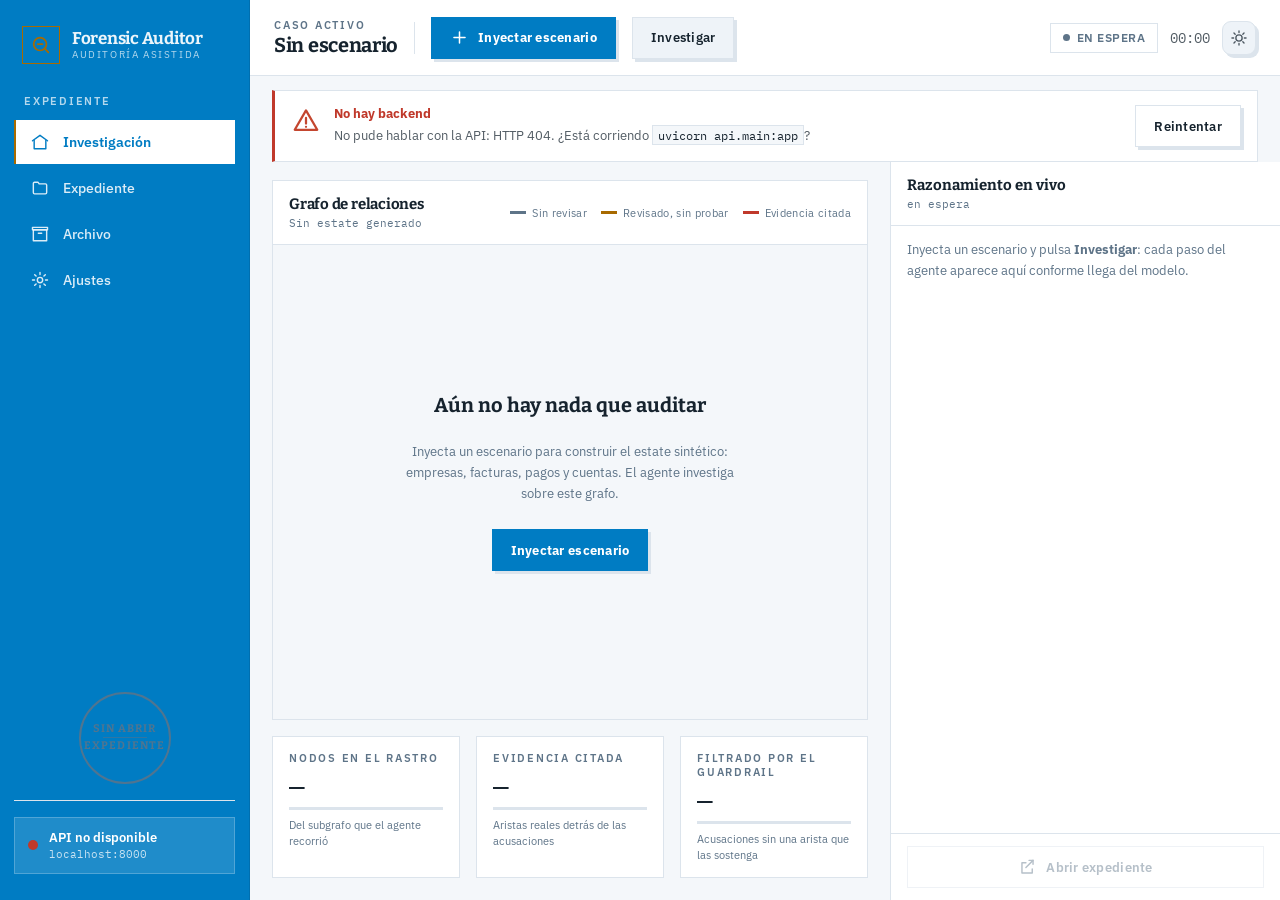
==== commit fc1370ed: "Animate the live investigation and add rehearsal mode Live run: the node being read flashes once, do" ====
--- a/ui/web/index.html
+++ b/ui/web/index.html
@@ -101,6 +101,18 @@
         <div class="topbar__right">
           <span class="pill pill--idle" id="run-state"><span class="pill__dot"></span><span id="run-state-text">En espera</span></span>
           <span class="clock" id="clock">00:00</span>
+          <button class="theme-toggle u-tactile" id="theme-toggle" type="button"
+                  aria-label="Cambiar entre modo claro y oscuro" title="Modo claro / oscuro">
+            <svg class="theme-toggle__moon" width="18" height="18" viewBox="0 0 24 24" fill="none"
+                 stroke="currentColor" stroke-width="1.8" stroke-linecap="round" stroke-linejoin="round">
+              <path d="M20 14.5A8.5 8.5 0 1 1 9.5 4a6.8 6.8 0 0 0 10.5 10.5z"></path>
+            </svg>
+            <svg class="theme-toggle__sun" width="18" height="18" viewBox="0 0 24 24" fill="none"
+                 stroke="currentColor" stroke-width="1.8" stroke-linecap="round" stroke-linejoin="round">
+              <circle cx="12" cy="12" r="4.2"></circle>
+              <path d="M12 2.6v2.2M12 19.2v2.2M2.6 12h2.2M19.2 12h2.2M5.3 5.3l1.6 1.6M17.1 17.1l1.6 1.6M18.7 5.3l-1.6 1.6M6.9 17.1l-1.6 1.6"></path>
+            </svg>
+          </button>
         </div>
       </header>
 
@@ -132,7 +144,22 @@
             </div>
           </div>
 
-          <div class="gauges u-stagger">
+          <!-- While the agent works the meters would all read "—", so they
+               step aside for a progress bar and give the graph the room. -->
+          <div class="progress" id="progress" hidden>
+            <div class="progress__head">
+              <span class="progress__phase" id="progress-phase">Preparando la investigación</span>
+              <span class="progress__count" id="progress-count">paso 0 de 12</span>
+            </div>
+            <div class="progress__track">
+              <span class="progress__fill" id="progress-fill"></span>
+              <span class="progress__shine"></span>
+            </div>
+            <div class="progress__pips" id="progress-pips"></div>
+            <span class="progress__detail" id="progress-detail">Cargando el modelo en el servidor del equipo…</span>
+          </div>
+
+          <div class="gauges u-stagger" id="gauges">
             <div class="card meter u-enter-up">
               <span class="meter__label">Nodos en el rastro</span>
               <span class="meter__value" id="m-trail-nodes">—</span>
@@ -364,6 +391,13 @@
                   <span class="toggle-row__note">Botones que se hunden en su sombra al pulsarlos</span>
                 </div>
                 <button class="switch is-on" id="sw-micro" role="switch" aria-checked="true" aria-label="Micro-interacciones"></button>
+              </div>
+              <div class="toggle-row">
+                <div class="toggle-row__text">
+                  <span class="toggle-row__name">Sonido</span>
+                  <span class="toggle-row__note">Un xilófono marca cada nodo y el cierre del expediente</span>
+                </div>
+                <button class="switch is-on" id="sw-sound" role="switch" aria-checked="true" aria-label="Sonido"></button>
               </div>
             </div>
           </div>
@@ -387,6 +421,14 @@
       <p class="injector__sub">Se genera un estate limpio y se entierra el patrón que elijas. El agente no lo ha visto: tiene que encontrarlo desde el grafo.</p>
     </div>
     <div class="injector__list u-stagger" id="injector-list"></div>
+
+    <!-- Rehearsal: replay a recorded run over the exact graph it ran on,
+         without calling the model. Hidden until there is one to offer. -->
+    <div class="injector__rehearse" id="rehearse-section" hidden>
+      <span class="injector__kicker">O ENSAYA UNA INVESTIGACIÓN GRABADA</span>
+      <p class="injector__sub">Reproduce una corrida real en segundos, con todas sus animaciones, sin usar el modelo.</p>
+      <div class="injector__list" id="rehearse-list"></div>
+    </div>
     <div class="injector__foot">
       <button class="btn u-tactile" id="btn-injector-close">Cancelar</button>
       <span class="injector__msg" id="injector-msg"></span>
--- a/ui/web/tokens.css
+++ b/ui/web/tokens.css
@@ -43,6 +43,75 @@
   /* Hard shadow, never blurred: stamped ink, not glow. */
   --shadow-hard: 3px 3px 0 var(--line);
   --shadow-hard-red: 3px 3px 0 rgba(196, 70, 47, .5);
+
+  /* Brand accent. Amber in the dark theme -- the warm, printed look --
+     and Infosys blue in the light one. */
+  --brand:      #E0A03A;
+  --brand-ink:  #12100E;   /* text that sits on --brand */
+  --brand-soft: rgba(224, 160, 58, .16);
+
+  /* Graph colours live here too, because app.js reads them from the
+     computed style instead of hardcoding hexes. That is what lets the
+     canvas follow a theme swap -- vis paints on a canvas, so no amount
+     of CSS reaches it on its own. */
+  --graph-bg:        #1C1916;
+  --graph-node:      #241F1A;
+  --graph-node-line: #4A4238;
+  --graph-node-text: #8A8073;
+  --graph-edge:      #2E2A24;
+  --graph-halo:      rgba(224, 160, 58, .9);
+  --graph-lane:      rgba(255, 240, 210, .96);   /* near-white: road paint */
+  --graph-spinner:   224, 160, 58;   /* rgb triplet: the dots fade per dot */
+  --graph-ember:     196, 70, 47;    /* rgb triplet: the cited edge breathes */
+}
+
+/* ---------------------------------------------------------------------
+ * Light theme -- Infosys blue.
+ *
+ * Same semantics, inverted ground: amber still means "suspected", red
+ * still means "accused with evidence", green still means "cleared by
+ * SAT". Each one is darkened, because a hue that reads as a warning on
+ * near-black turns into a pastel on white.
+ * ------------------------------------------------------------------- */
+
+[data-theme="light"] {
+  --bg:        #F4F7FA;
+  --surface:   #FFFFFF;
+  --paper:     #16232E;   /* text, now ink on paper for real */
+  --ink-dim:   #5E7488;
+  --amber:     #A86A00;   /* darkened: #E0A03A is unreadable on white */
+  --red:       #C0392B;
+  --green:     #2E7D32;
+  --line:      #DCE4EC;
+
+  --surface-2:    #EEF3F8;
+  --surface-lift: #FFFFFF;
+  --paper-soft:   rgba(22, 35, 46, .74);
+  --paper-faint:  rgba(22, 35, 46, .45);
+
+  --amber-tint: rgba(168, 106, 0, .10);
+  --amber-line: rgba(168, 106, 0, .38);
+  --red-tint:   rgba(192, 57, 43, .10);
+  --red-line:   rgba(192, 57, 43, .40);
+  --green-tint: rgba(46, 125, 50, .10);
+  --green-line: rgba(46, 125, 50, .38);
+
+  --shadow-hard: 3px 3px 0 var(--line);
+  --shadow-hard-red: 3px 3px 0 rgba(192, 57, 43, .35);
+
+  --brand:      #007CC3;   /* Infosys blue */
+  --brand-ink:  #FFFFFF;
+  --brand-soft: rgba(0, 124, 195, .12);
+
+  --graph-bg:        #FFFFFF;
+  --graph-node:      #FFFFFF;
+  --graph-node-line: #93A7B8;
+  --graph-node-text: #5E7488;
+  --graph-edge:      #C9D6E2;
+  --graph-halo:      rgba(0, 124, 195, .85);
+  --graph-lane:      rgba(255, 255, 255, .95);   /* white on the amber lane */
+  --graph-spinner:   0, 124, 195;
+  --graph-ember:     192, 57, 43;
 }
 
 /* =================================================== THEME: typography */
--- a/ui/web/styles.css
+++ b/ui/web/styles.css
@@ -641,3 +641,233 @@
   .case { grid-template-columns: minmax(0, 1fr); }
   .log { width: 330px; flex-basis: 330px; }
 }
+
+
+/* ---------------------------------------------------------------------
+ * Investigation progress
+ *
+ * Takes the meters' slot while a run is in flight: they would all read
+ * "—" until the verdict, which is both useless and a waste of the
+ * graph's room. A step of the ReAct loop takes seconds on a CPU-bound
+ * 7B, so the fill creeps forward inside the current step rather than
+ * sitting frozen between them -- a still bar reads as "hung".
+ * ------------------------------------------------------------------- */
+
+.progress {
+  background: var(--surface-raised, #241F1A);
+  border: 1px solid var(--line, #2E2A24);
+  border-radius: 12px;
+  padding: 18px 22px 20px;
+  display: flex;
+  flex-direction: column;
+  gap: 12px;
+}
+
+.progress__head {
+  display: flex;
+  align-items: baseline;
+  justify-content: space-between;
+  gap: 16px;
+}
+
+.progress__phase {
+  font-size: 15px;
+  font-weight: 600;
+  color: var(--ink, #E8E2D8);
+  letter-spacing: .01em;
+}
+
+.progress__count {
+  font-family: 'IBM Plex Mono', ui-monospace, monospace;
+  font-size: 13px;
+  color: var(--ink-faint, #8A8073);
+  white-space: nowrap;
+}
+
+.progress__track {
+  position: relative;
+  height: 10px;
+  border-radius: 999px;
+  background: rgba(0, 0, 0, .35);
+  border: 1px solid rgba(224, 160, 58, .16);
+  overflow: hidden;
+}
+
+.progress__fill {
+  position: absolute;
+  inset: 0 auto 0 0;
+  width: 0%;
+  border-radius: 999px;
+  background: linear-gradient(90deg, #9A6B24 0%, #E0A03A 62%, #F5C878 100%);
+  box-shadow: 0 0 14px rgba(224, 160, 58, .55);
+  transition: width .55s cubic-bezier(.22, .61, .36, 1);
+}
+
+/* The sweep that makes it read as "working", not merely "filled". */
+.progress__shine {
+  position: absolute;
+  inset: 0;
+  background: linear-gradient(100deg, transparent 20%,
+              rgba(255, 255, 255, .16) 50%, transparent 80%);
+  transform: translateX(-100%);
+  animation: progress-shine 1.6s linear infinite;
+}
+
+@keyframes progress-shine { to { transform: translateX(100%); } }
+
+.progress__pips {
+  display: flex;
+  gap: 5px;
+}
+
+.progress__pip {
+  flex: 1;
+  height: 3px;
+  border-radius: 2px;
+  background: rgba(224, 160, 58, .14);
+  transition: background .3s ease, box-shadow .3s ease;
+}
+
+.progress__pip.is-done { background: rgba(224, 160, 58, .55); }
+
+.progress__pip.is-live {
+  background: #F5C878;
+  box-shadow: 0 0 8px rgba(245, 200, 120, .8);
+}
+
+.progress__detail {
+  font-family: 'IBM Plex Mono', ui-monospace, monospace;
+  font-size: 12.5px;
+  color: var(--ink-faint, #8A8073);
+  line-height: 1.45;
+  min-height: 1.45em;
+  overflow: hidden;
+  text-overflow: ellipsis;
+  white-space: nowrap;
+}
+
+/* Reduced motion: keep the bar, drop the sweep. */
+.no-micro .progress__shine,
+.no-sweep .progress__shine { animation: none; opacity: 0; }
+.no-micro .progress__fill { transition: none; }
+
+@media (prefers-reduced-motion: reduce) {
+  .progress__shine { animation: none; opacity: 0; }
+  .progress__fill { transition: none; }
+}
+
+
+/* ---------------------------------------------------------------------
+ * Theme toggle
+ * ------------------------------------------------------------------- */
+
+.theme-toggle {
+  display: inline-flex;
+  align-items: center;
+  justify-content: center;
+  width: 34px;
+  height: 34px;
+  flex: 0 0 34px;
+  border: 1px solid var(--line);
+  border-radius: 9px;
+  background: var(--surface-2);
+  color: var(--paper-soft);
+  cursor: pointer;
+  transition: color var(--t-fast) var(--ease-snap),
+              border-color var(--t-fast) var(--ease-snap),
+              background var(--t-fast) var(--ease-snap);
+}
+
+.theme-toggle:hover { color: var(--brand); border-color: var(--brand-line, var(--brand)); }
+
+/* One icon at a time: moon while dark (tap for light), sun while light. */
+.theme-toggle__sun { display: none; }
+[data-theme="light"] .theme-toggle__moon { display: none; }
+[data-theme="light"] .theme-toggle__sun { display: block; }
+
+/* ---------------------------------------------------------------------
+ * Light theme: the Infosys blue carries the chrome, while amber, red
+ * and green keep meaning exactly what they meant in the dark.
+ * ------------------------------------------------------------------- */
+
+[data-theme="light"] .sidebar {
+  background: var(--brand);
+  border-right-color: rgba(0, 0, 0, .10);
+}
+
+[data-theme="light"] .brand__name,
+[data-theme="light"] .brand__role,
+[data-theme="light"] .nav__label { color: rgba(255, 255, 255, .92); }
+[data-theme="light"] .brand__role,
+[data-theme="light"] .nav__label { color: rgba(255, 255, 255, .70); }
+
+[data-theme="light"] .nav__item { color: rgba(255, 255, 255, .86); }
+
+[data-theme="light"] .nav__item:hover:not(.is-active) {
+  background: rgba(255, 255, 255, .14);
+  color: #fff;
+}
+
+[data-theme="light"] .nav__item.is-active {
+  background: #fff;
+  color: var(--brand);
+}
+
+[data-theme="light"] .btn--primary {
+  background: var(--brand);
+  color: var(--brand-ink);
+  border-color: var(--brand);
+}
+
+[data-theme="light"] .status { background: rgba(255, 255, 255, .12); border-color: rgba(255, 255, 255, .22); }
+[data-theme="light"] .status__title { color: #fff; }
+[data-theme="light"] .status__detail { color: rgba(255, 255, 255, .75); }
+
+/* The paper grain and the warm breathing are a dark-theme device; on
+   white they turn into dirt. */
+[data-theme="light"] .ambience,
+[data-theme="light"] .ambience__mote { display: none; }
+
+[data-theme="light"] .progress__track { background: rgba(0, 0, 0, .06); border-color: var(--brand-soft); }
+[data-theme="light"] .progress__fill {
+  background: linear-gradient(90deg, #005C93 0%, var(--brand) 62%, #4FA8DC 100%);
+  box-shadow: 0 0 10px rgba(0, 124, 195, .35);
+}
+[data-theme="light"] .progress__pip { background: rgba(0, 124, 195, .16); }
+[data-theme="light"] .progress__pip.is-done { background: rgba(0, 124, 195, .5); }
+[data-theme="light"] .progress__pip.is-live { background: var(--brand); box-shadow: 0 0 8px rgba(0, 124, 195, .6); }
+
+
+/* ---------------------------------------------------------------------
+ * Rehearsal section inside the injector
+ * ------------------------------------------------------------------- */
+
+.injector__rehearse {
+  display: flex;
+  flex-direction: column;
+  gap: 8px;
+  margin-top: 22px;
+  padding-top: 20px;
+  border-top: 1px solid var(--line);
+}
+
+.injector__rehearse .injector__kicker {
+  font-size: var(--fs-micro, 11px);
+  font-weight: 600;
+  letter-spacing: var(--track-kicker, .16em);
+  color: var(--ink-dim);
+}
+
+.pattern--rehearsal .pattern__desc { font-family: var(--mono); font-size: 12.5px; }
+
+.pattern__badge {
+  display: inline-flex;
+  align-items: center;
+  gap: 6px;
+  margin-top: 4px;
+  font-family: var(--mono);
+  font-size: 12px;
+  color: var(--red);
+}
+
+.pattern__badge--clean { color: var(--ink-dim); }
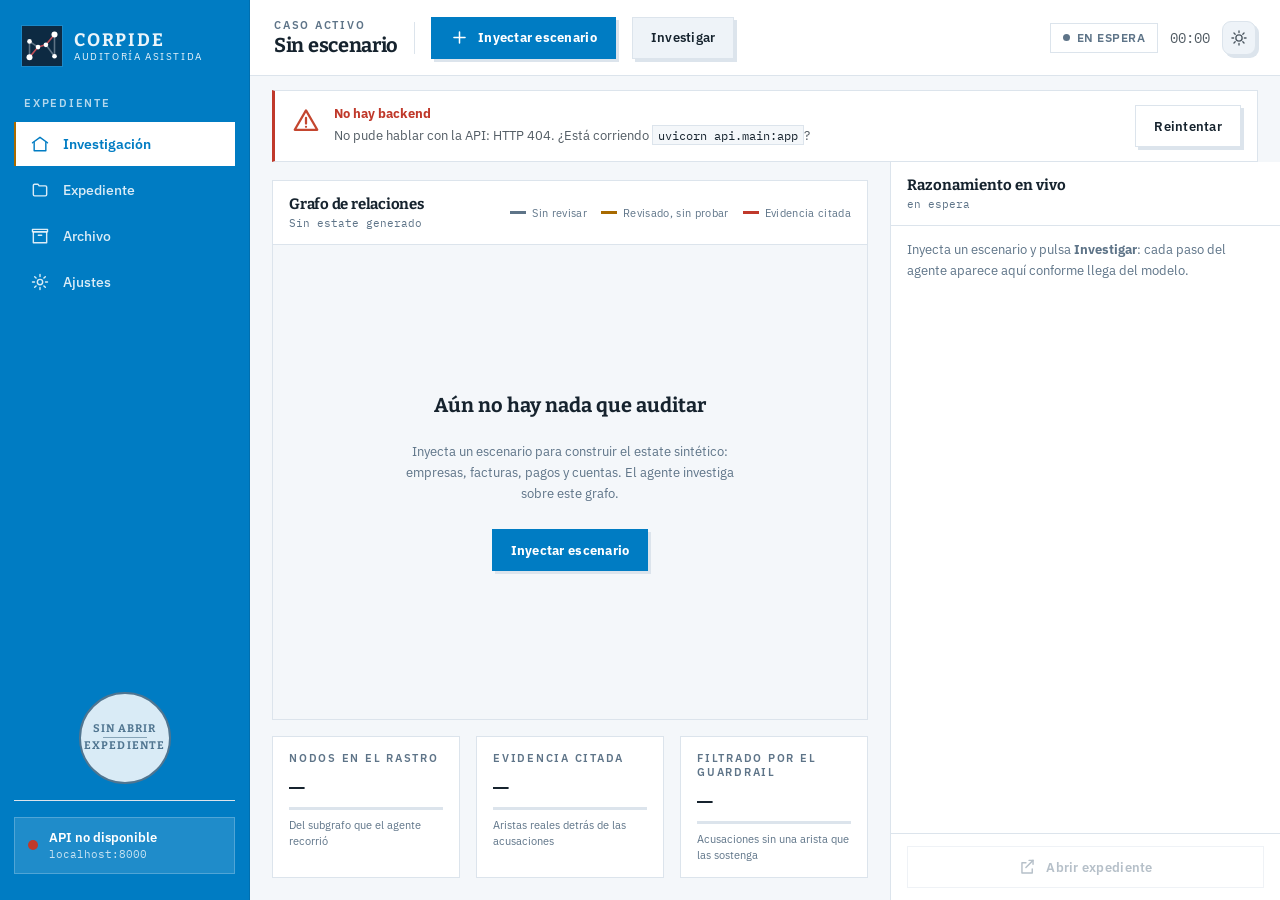
==== commit 2b0ecf75: "estilazo y porque yo voy a mi destino y voy a ganar" ====
--- a/ui/web/index.html
+++ b/ui/web/index.html
@@ -3,7 +3,8 @@
 <head>
 <meta charset="utf-8">
 <meta name="viewport" content="width=device-width, initial-scale=1">
-<title>Forensic Auditor</title>
+<title>CORPIDE</title>
+<link rel="icon" type="image/svg+xml" href="logo-small.svg">
 <link rel="preconnect" href="https://fonts.googleapis.com">
 <link rel="preconnect" href="https://fonts.gstatic.com" crossorigin>
 <link href="https://fonts.googleapis.com/css2?family=Bitter:wght@600;700;800&family=IBM+Plex+Sans:wght@400;500;600;700&family=IBM+Plex+Mono:wght@400;500&display=swap" rel="stylesheet">
@@ -25,11 +26,10 @@
   <!-- ================================================== sidebar ===== -->
   <aside class="sidebar">
     <div class="brand">
-      <div class="brand__mark">
-        <svg width="22" height="22" viewBox="0 0 24 24" fill="none" stroke="currentColor" stroke-width="1.9" stroke-linecap="round" stroke-linejoin="round"><circle cx="11" cy="11" r="7"></circle><path d="M20 20l-4.2-4.2"></path><path d="M8.4 11h5.2"></path></svg>
-      </div>
+      <!-- Decorative next to the name, which already says it. -->
+      <img class="brand__mark" src="logo.svg" alt="" width="40" height="40">
       <div class="brand__text">
-        <span class="brand__name">Forensic Auditor</span>
+        <span class="brand__name">CORPIDE</span>
         <span class="brand__role">Auditoría asistida</span>
       </div>
     </div>
@@ -73,6 +73,22 @@
             <span class="status__detail" id="ollama-detail">—</span>
           </span>
         </button>
+        <!-- The other two services a run depends on. Filled from
+             /health/integrations; hidden until it answers. -->
+        <div class="status status--mini" id="gemini-status" hidden>
+          <span class="led"></span>
+          <span class="status__text">
+            <span class="status__title" id="gemini-title">Gemini</span>
+            <span class="status__detail" id="gemini-detail">—</span>
+          </span>
+        </div>
+        <div class="status status--mini" id="data-status" hidden>
+          <span class="led"></span>
+          <span class="status__text">
+            <span class="status__title" id="data-title">Datos</span>
+            <span class="status__detail" id="data-detail">—</span>
+          </span>
+        </div>
       </div>
     </div>
   </aside>
@@ -227,64 +243,160 @@
         </div>
       </header>
 
-      <div class="case">
-        <div class="case__col">
-
-          <div class="card verdict" id="verdict">
-            <span class="verdict__kicker">VEREDICTO DEL AGENTE</span>
-            <span class="verdict__headline" id="verdict-headline">—</span>
-            <p class="verdict__narrative" id="verdict-narrative">Abre un expediente desde una investigación terminada.</p>
-
-            <div class="amount">
-              <span class="amount__label">MONTO SOSTENIDO POR EVIDENCIA</span>
-              <span class="amount__value" id="amount-value">—</span>
-              <span class="amount__note" id="amount-note">Pesos mexicanos, solo lo que una arista respalda</span>
-            </div>
-
-            <div class="metrics">
-              <div class="metric"><span class="metric__label">PROVEEDORES</span><span class="metric__value" id="m-suppliers">—</span></div>
-              <div class="metric"><span class="metric__label">ARISTAS CITADAS</span><span class="metric__value" id="m-evidence">—</span></div>
-              <div class="metric"><span class="metric__label">TIEMPO DEL AGENTE</span><span class="metric__value" id="m-time">—</span></div>
-            </div>
-          </div>
-
-          <div class="card">
-            <div class="card__head">
-              <div class="card__titles">
-                <span class="card__title">Acusaciones</span>
-                <span class="card__sub" id="claims-meta">—</span>
-              </div>
-            </div>
-            <div class="claims u-stagger" id="claims"></div>
-          </div>
-
-          <div class="card">
-            <div class="card__head">
-              <div class="card__titles">
-                <span class="card__title">Pistas no perseguidas</span>
-                <span class="card__sub" id="dropped-meta">—</span>
-              </div>
-            </div>
-            <div class="dropped-list u-stagger" id="dropped"></div>
-          </div>
-
-          <div class="card trail">
-            <div class="trail__head">
-              <span class="card__title">Evidence trail</span>
-              <span class="card__sub" id="trail-meta">—</span>
-            </div>
-            <div class="trail__cols"><span>#</span><span>ARISTA</span><span>TIPO</span><span>MONTO</span></div>
-            <div class="trail__rows" id="trail-rows"></div>
-          </div>
-        </div>
-
-        <div class="case__col">
+      <!-- The case file is a dossier on the desk: a folder with four index
+           tabs, and beside it the interrogation record, which never
+           scrolls away. Each sheet and #answer scroll on their own. -->
+      <div class="case case--dossier">
+
+        <!-- is-empty: no case loaded yet, so the closed cover shows.
+             data-verdict: none|accused|clean|failed. --dir is set per tab switch. -->
+        <div class="dossier is-empty" id="dossier" data-verdict="none">
+
+          <div class="dossier__strip" id="dossier-strip">
+            <div class="dossier__tabs" id="dossier-tabs" role="tablist" aria-label="Hojas del expediente">
+              <button class="tab" type="button" role="tab" id="tab-verdict" data-tab="verdict"
+                      aria-controls="sheet-verdict" aria-selected="true" tabindex="0" aria-disabled="true" style="--i:0">
+                <span class="tab__num" aria-hidden="true">I</span>
+                <span class="tab__label">Veredicto</span>
+                <span class="tab__mark" aria-hidden="true"></span>
+              </button>
+              <button class="tab" type="button" role="tab" id="tab-claims" data-tab="claims"
+                      aria-controls="sheet-claims" aria-selected="false" tabindex="-1" aria-disabled="true" style="--i:1">
+                <span class="tab__num" aria-hidden="true">II</span>
+                <span class="tab__label">Acusaciones</span>
+                <span class="tab__count" id="tab-count-claims">—</span>
+              </button>
+              <button class="tab" type="button" role="tab" id="tab-dropped" data-tab="dropped"
+                      aria-controls="sheet-dropped" aria-selected="false" tabindex="-1" aria-disabled="true" style="--i:2">
+                <span class="tab__num" aria-hidden="true">III</span>
+                <span class="tab__label">Pistas<span class="tab__long"> descartadas</span></span>
+                <span class="tab__count" id="tab-count-dropped">—</span>
+              </button>
+              <button class="tab" type="button" role="tab" id="tab-trail" data-tab="trail"
+                      aria-controls="sheet-trail" aria-selected="false" tabindex="-1" aria-disabled="true" style="--i:3">
+                <span class="tab__num" aria-hidden="true">IV</span>
+                <span class="tab__label">Rastro<span class="tab__long"> de evidencia</span></span>
+                <span class="tab__count" id="tab-count-trail">—</span>
+              </button>
+            </div>
+            <span class="dossier__folio" id="dossier-folio" aria-hidden="true">FOLIO 01/04</span>
+          </div>
+
+          <!-- The folder's hard shadow, as its own plate. -->
+          <div class="dossier__plate" aria-hidden="true"></div>
+
+          <div class="dossier__body">
+            <div class="dossier__sheets">
+
+              <section class="sheet sheet--verdict" id="sheet-verdict" role="tabpanel" aria-labelledby="tab-verdict" tabindex="0">
+                <!-- app.js overwrites this className (card verdict verdict--*):
+                     never keep state classes on it. -->
+                <div class="card verdict" id="verdict">
+                  <div class="verdict__top">
+                    <div class="verdict__titles">
+                      <span class="verdict__kicker">VEREDICTO DEL AGENTE</span>
+                      <span class="verdict__headline" id="verdict-headline">—</span>
+                    </div>
+                    <div class="stamp" id="verdict-stamp" aria-hidden="true">
+                      <div class="stamp__ink">
+                        <span class="stamp__word" id="stamp-word">—</span>
+                        <span class="stamp__rule"></span>
+                        <span class="stamp__sub" id="stamp-sub">—</span>
+                        <span class="stamp__ref" id="stamp-ref">—</span>
+                      </div>
+                    </div>
+                  </div>
+                  <p class="verdict__narrative" id="verdict-narrative">Abre un expediente desde una investigación terminada.</p>
+                  <div class="amount">
+                    <span class="amount__label">MONTO SOSTENIDO POR EVIDENCIA</span>
+                    <span class="amount__value" id="amount-value">—</span>
+                    <span class="amount__rule" aria-hidden="true"></span>
+                    <span class="amount__note" id="amount-note">Pesos mexicanos, solo lo que una arista respalda</span>
+                  </div>
+                  <div class="metrics">
+                    <button class="metric metric--link" type="button" data-goto-tab="claims" style="--i:0">
+                      <span class="metric__label">PROVEEDORES</span><span class="metric__value" id="m-suppliers">—</span>
+                    </button>
+                    <button class="metric metric--link" type="button" data-goto-tab="trail" style="--i:1">
+                      <span class="metric__label">ARISTAS CITADAS</span><span class="metric__value" id="m-evidence">—</span>
+                    </button>
+                    <div class="metric" style="--i:2">
+                      <span class="metric__label">TIEMPO DEL AGENTE</span><span class="metric__value" id="m-time">—</span>
+                    </div>
+                  </div>
+                  <button class="btn btn--ghost u-tactile sheet__next" type="button" id="verdict-next" data-goto-tab="claims">
+                    <span>Siguiente hoja:</span> <strong id="verdict-next-label">Acusaciones</strong>
+                    <svg width="16" height="16" viewBox="0 0 24 24" fill="none" stroke="currentColor" stroke-width="1.9" stroke-linecap="round" stroke-linejoin="round"><path d="M5 12h13"></path><path d="M12 6l6 6-6 6"></path></svg>
+                  </button>
+                </div>
+              </section>
+
+              <section class="sheet" id="sheet-claims" role="tabpanel" aria-labelledby="tab-claims" tabindex="0" hidden>
+                <header class="card__head sheet__sticky">
+                  <div class="card__titles">
+                    <span class="card__title">Acusaciones</span>
+                    <span class="card__sub" id="claims-meta">—</span>
+                  </div>
+                  <span class="sheet__numeral" aria-hidden="true">II</span>
+                </header>
+                <div class="claims" id="claims"></div>
+                <button class="btn btn--ghost u-tactile sheet__next" type="button" data-goto-tab="dropped">
+                  <span>Siguiente hoja:</span> <strong>Pistas descartadas</strong>
+                  <svg width="16" height="16" viewBox="0 0 24 24" fill="none" stroke="currentColor" stroke-width="1.9" stroke-linecap="round" stroke-linejoin="round"><path d="M5 12h13"></path><path d="M12 6l6 6-6 6"></path></svg>
+                </button>
+              </section>
+
+              <section class="sheet" id="sheet-dropped" role="tabpanel" aria-labelledby="tab-dropped" tabindex="0" hidden>
+                <header class="card__head sheet__sticky">
+                  <div class="card__titles">
+                    <span class="card__title">Pistas no perseguidas</span>
+                    <span class="card__sub" id="dropped-meta">—</span>
+                  </div>
+                  <span class="sheet__numeral" aria-hidden="true">III</span>
+                </header>
+                <div class="dropped-list" id="dropped"></div>
+                <button class="btn btn--ghost u-tactile sheet__next" type="button" data-goto-tab="trail">
+                  <span>Siguiente hoja:</span> <strong>Rastro de evidencia</strong>
+                  <svg width="16" height="16" viewBox="0 0 24 24" fill="none" stroke="currentColor" stroke-width="1.9" stroke-linecap="round" stroke-linejoin="round"><path d="M5 12h13"></path><path d="M12 6l6 6-6 6"></path></svg>
+                </button>
+              </section>
+
+              <section class="sheet trail" id="sheet-trail" role="tabpanel" aria-labelledby="tab-trail" tabindex="0" hidden>
+                <div class="sheet__sticky">
+                  <div class="trail__head">
+                    <span class="card__title">Rastro de evidencia</span>
+                    <span class="card__sub" id="trail-meta">—</span>
+                  </div>
+                  <div class="trail__cols"><span>#</span><span>ARISTA</span><span>TIPO</span><span>MONTO</span></div>
+                </div>
+                <div class="trail__rows" id="trail-rows"></div>
+              </section>
+            </div>
+
+            <!-- The cover: shown closed while .is-empty, swings open during
+                 .is-opening, display:none otherwise. Never takes clicks. -->
+            <div class="dossier__cover" aria-hidden="true">
+              <span class="cover__frame"></span>
+              <div class="cover__label">
+                <span class="cover__kicker">CORPIDE · AUDITORÍA ASISTIDA</span>
+                <span class="cover__title">Expediente</span>
+                <span class="cover__id" id="cover-id">SIN ABRIR</span>
+                <span class="cover__meta" id="cover-meta">—</span>
+              </div>
+              <p class="cover__empty">Abre un expediente desde una investigación terminada o desde el Archivo.</p>
+            </div>
+          </div>
+        </div>
+
+        <!-- The interrogation record. -->
+        <aside class="acta" aria-label="Interrogatorio">
+          <div class="acta__label">ACTA DE INTERROGATORIO</div>
           <div class="card ask">
             <span class="ask__title">Interrogatorio</span>
             <span class="ask__sub">El agente solo puede responder con lo que quedó en el expediente.</span>
             <div class="ask__row">
-              <input class="input ask__input" id="ask-input" placeholder="¿Por qué descartaste este proveedor?" autocomplete="off">
-              <button class="btn btn--primary u-tactile u-lean ask__send" id="btn-ask">
+              <input class="input ask__input" id="ask-input" maxlength="2000" placeholder="¿Por qué descartaste este proveedor?" autocomplete="off">
+              <button class="btn btn--primary u-tactile u-lean ask__send" id="btn-ask" aria-label="Preguntar">
                 <span>Preguntar</span>
                 <svg width="19" height="19" viewBox="0 0 24 24" fill="none" stroke="currentColor" stroke-width="1.9" stroke-linecap="round" stroke-linejoin="round"><path d="M5 12h13"></path><path d="M12 6l6 6-6 6"></path></svg>
               </button>
@@ -299,7 +411,7 @@
           <div class="card answer" id="answer">
             <p class="empty-note">Las respuestas del agente aparecen aquí, con las entidades del grafo en que se apoyó.</p>
           </div>
-        </div>
+        </aside>
       </div>
     </section>
 
@@ -415,6 +527,9 @@
   <div class="injector__scrim" id="injector-scrim"></div>
   <div class="injector__slab">
     <span class="injector__wordmark" aria-hidden="true">CASO<br>NUEVO</span>
+    <!-- One scroll for everything above the footer: an inner scroll on
+         the card list alone left it a sliver on short screens. -->
+    <div class="injector__body">
     <div class="injector__head">
       <span class="u-kicker">INYECTAR ESCENARIO</span>
       <span class="injector__title" id="injector-title">Elige el esquema a esconder</span>
@@ -425,9 +540,9 @@
     <!-- Rehearsal: replay a recorded run over the exact graph it ran on,
          without calling the model. Hidden until there is one to offer. -->
     <div class="injector__rehearse" id="rehearse-section" hidden>
-      <span class="injector__kicker">O ENSAYA UNA INVESTIGACIÓN GRABADA</span>
-      <p class="injector__sub">Reproduce una corrida real en segundos, con todas sus animaciones, sin usar el modelo.</p>
-      <div class="injector__list" id="rehearse-list"></div>
+      <span class="injector__kicker">Ensayo · sin usar el modelo</span>
+      <div class="rehearse__rows" id="rehearse-list"></div>
+    </div>
     </div>
     <div class="injector__foot">
       <button class="btn u-tactile" id="btn-injector-close">Cancelar</button>
--- a/ui/web/tokens.css
+++ b/ui/web/tokens.css
@@ -1,5 +1,5 @@
 /*
- * Forensic Auditor -- design tokens and reusable patterns.
+ * CORPIDE -- design tokens and reusable patterns.
  *
  * Two layers, deliberately separate:
  *
@@ -270,6 +270,91 @@
   to   { transform: scaleX(1); opacity: 0; }
 }
 
+/* ============================================= MOTION: the case file */
+/*
+ * The case file is a dossier. Opening one is an event -- the cover
+ * swings open, the verdict sheet slides out, a stamp strikes -- and
+ * every tab switch files one sheet away and deals the next.
+ *
+ * Keyframes are from-only (or end at the element's natural style) and
+ * run with `backwards` fill, so removing the class that started them
+ * always leaves the real end state on screen, even mid-flight.
+ */
+
+:root {
+  --stagger-chip:   48ms;   /* evidence chips lighting up inside a card */
+  --stagger-ledger: 36ms;   /* trail rows printing */
+
+  --folder:        #221C16;
+  --folder-edge:   #3A3128;
+  --folder-tab:    #1A1612;
+  --folder-shadow: #2E2A24;
+  --sheet:         #28221C;
+  --sheet-under:   #201B16;
+  --cover:         #2E261E;
+  --cover-fibre:   rgba(237, 230, 216, .035);
+  --cover-rule:    rgba(237, 230, 216, .14);
+  --cover-shade:   rgba(0, 0, 0, .45);
+  --inquiry-scan:  rgba(255, 240, 210, .35);
+}
+
+/* Manila on the cool blue desk: the one warm object reads as "the file". */
+[data-theme="light"] {
+  --folder:        #EEE4CF;
+  --folder-edge:   #D6C7A6;
+  --folder-tab:    #E3D6B8;
+  --folder-shadow: #CBD6E1;
+  --sheet:         #FFFFFF;
+  --sheet-under:   #F4F7FA;
+  --cover:         #E9DDC2;
+  --cover-fibre:   rgba(22, 35, 46, .045);
+  --cover-rule:    rgba(22, 35, 46, .22);
+  --cover-shade:   rgba(22, 35, 46, .22);
+  --inquiry-scan:  rgba(255, 255, 255, .55);
+}
+
+@keyframes fa-folder-land { from { opacity: 0; transform: translate3d(0, 28px, 0) rotate(-1deg) skewX(2deg); } }
+@keyframes fa-plate-drop  { from { transform: translate3d(0, 0, 0); } }
+@keyframes fa-tab-rise    { from { opacity: 0; transform: translate3d(0, 22px, 0); } }
+@keyframes fa-type        { from { clip-path: inset(0 100% 0 0); } }
+/* Left hinge: a small lift, then the swing toward the viewer. */
+@keyframes fa-cover-swing {
+  0%   { transform: rotateY(0deg);    animation-timing-function: cubic-bezier(.2, .9, .1, 1); }
+  22%  { transform: rotateY(-7deg);   animation-timing-function: cubic-bezier(.16, 1, .3, 1); }
+  100% { transform: rotateY(-100deg); }
+}
+/* Transparent before it turns edge-on, where it would read as a band. */
+@keyframes fa-cover-fade  { 0%, 45% { opacity: 1; } 80%, 100% { opacity: 0; } }
+@keyframes fa-cover-shade { from { opacity: 0; } to { opacity: 1; } }
+@keyframes fa-sheet-rise  { from { opacity: 0; transform: translate3d(0, 26px, 0) rotate(-.6deg); } }
+@keyframes fa-print-line  { from { clip-path: inset(-10% 100% -25% 0); } to { clip-path: inset(-10% -2% -25% 0); } }
+/* One strike and one press. No bounce: this is a notary, not a toy. */
+@keyframes fa-stamp {
+  0%   { opacity: 0; transform: translate3d(-6px, -4px, 0) scale(1.6) rotate(-16deg); }
+  65%  { opacity: 1; transform: translate3d(0, 0, 0) scale(.96) rotate(-7deg); }
+  100% { opacity: 1; transform: translate3d(0, 0, 0) scale(1) rotate(-8deg); }
+}
+@keyframes fa-stamp-ring  { from { opacity: .5; transform: scale(.96); } to { opacity: 0; transform: scale(1.2); } }
+@keyframes fa-stamp-pill  { from { opacity: 0; transform: scale(1.5); } }
+@keyframes fa-rule-draw   { from { transform: scaleX(0); } }
+@keyframes fa-press       { 40% { transform: translate3d(2px, 2px, 0); } }
+@keyframes fa-count-tick  { from { opacity: 0; transform: scale(.5); } }
+
+@keyframes fa-sheet-file  { to { opacity: 0; transform: translate3d(calc(var(--dir, 1) * -18px), 8px, 0) scale(.985); } }
+@keyframes fa-sheet-deal  { from { opacity: 0; transform: translate3d(calc(var(--dir, 1) * 20px), 18px, 0) skewX(calc(var(--dir, 1) * -2.5deg)) rotate(calc(var(--dir, 1) * .5deg)); } }
+@keyframes fa-deal         { from { opacity: 0; transform: translate3d(-40px, 18px, 0) rotate(-2.5deg) skewX(4deg); } }
+@keyframes fa-ignite       { from { opacity: 0; clip-path: inset(0 100% 0 0); } }
+@keyframes fa-ignite-flash { from { opacity: .7; } to { opacity: 0; } }
+@keyframes fa-print-row    { from { opacity: 0; clip-path: inset(0 100% 0 0); } }
+@keyframes fa-hot          { 30% { opacity: 1; } }
+@keyframes fa-rule-down    { from { transform: scaleY(0); } }
+@keyframes fa-flag         { 0%, 45% { opacity: 1; } 100% { opacity: 0; } }
+
+/* The /ask progress record. */
+@keyframes fa-roll         { from { opacity: 0; transform: translate3d(0, 70%, 0); } }
+@keyframes fa-inquiry-scan { to { transform: translate3d(100%, 0, 0); } }
+@keyframes fa-file-away    { to { opacity: 0; transform: translate3d(-24px, 0, 0) skewX(3deg); } }
+
 /* ================================================== MOTION: ambience */
 /*
  * Three layers, depth from differing size/opacity/speed. Transform and
@@ -447,3 +532,45 @@
     transition-duration: 10ms !important;
   }
 }
+
+/* ----------------------------------------- RESPECT: the case file */
+/*
+ * app.js never adds .is-opening without the sweep switch or under
+ * reduced motion; these rules are the second lock. .no-sweep keeps the
+ * sheet deal/file on tab switch, like every other entrance. .no-micro
+ * keeps only the big beats: no dealing of contents, stamp, ring, press,
+ * ticks, count-up or scan.
+ */
+
+.no-sweep #view-casefile.is-opening,
+.no-sweep #view-casefile.is-opening *,
+.no-sweep #view-casefile.is-opening::after { animation: none !important; }
+.no-sweep #view-casefile.is-opening .dossier__cover { display: none; }
+
+.no-micro .tab,
+.no-micro .tab::after,
+.no-micro .inquiry__ink { transition: none; }
+.no-micro .inquiry__ink::after,
+.no-micro .inquiry__step.is-live::before,
+.no-micro .inquiry__phase-text,
+.no-micro .is-flagged::before { animation: none !important; }
+.no-micro .is-flagged::before { opacity: 0; }
+
+@media (prefers-reduced-motion: reduce) {
+  #view-casefile.is-opening,
+  #view-casefile.is-opening *,
+  #view-casefile.is-opening *::before,
+  #view-casefile.is-opening *::after,
+  .sheet.is-dealing, .sheet.is-dealing *,
+  .sheet.is-dealing *::before, .sheet.is-dealing *::after,
+  .sheet.is-filing, .stamp.is-landing,
+  .inquiry, .inquiry *, .exchange.is-superseded {
+    animation-duration: 10ms !important;
+    animation-delay: 0ms !important;
+  }
+  #view-casefile.is-opening .dossier__cover { display: none !important; }
+  .inquiry__ink::after,
+  .inquiry__step.is-live::before,
+  .stamp::after,
+  .is-flagged::before { animation: none !important; }
+}
--- a/ui/web/styles.css
+++ b/ui/web/styles.css
@@ -1,5 +1,5 @@
 /*
- * Forensic Auditor dashboard -- "Expediente Forense".
+ * CORPIDE dashboard -- "Expediente Forense".
  *
  * Paper and ink on a dark desk. Hard data is monospaced so it reads as
  * quotable evidence; colour appears only to mark suspicion (amber),
@@ -58,21 +58,27 @@
 
 .brand { display: flex; align-items: center; gap: 12px; padding: 0 22px 30px; position: relative; z-index: 1; }
 
+/* The logo carries its own navy ground (logo.svg), so it reads the same
+   on the dark sidebar and on the Infosys blue one. The hairline keeps
+   its edge from dissolving into the dark. */
 .brand__mark {
-  width: 38px; height: 38px; flex: 0 0 38px;
-  border: 1px solid var(--amber);
-  color: var(--amber);
-  display: flex; align-items: center; justify-content: center;
+  display: block;
+  width: 40px; height: 40px; flex: 0 0 40px;
+  box-shadow: 0 0 0 1px rgba(255, 255, 255, .10);
 }
 
 .brand__text { display: flex; flex-direction: column; line-height: 1.15; }
+/* An all-caps name: open the tracking instead of tightening it the way
+   the big serif headings do. */
 .brand__name {
   font-family: var(--serif); font-weight: 700;
-  font-size: 17px; letter-spacing: var(--track-mega);
+  font-size: 18px; letter-spacing: .1em;
   color: var(--paper);
 }
+/* --ink-dim here measured 2.3:1 against the sidebar: next to the new
+   wordmark the tagline all but disappeared. 55% paper is 5.1:1. */
 .brand__role {
-  color: var(--ink-dim); font-size: 10px;
+  color: rgba(237, 230, 216, .55); font-size: 10px;
   letter-spacing: var(--track-kicker); text-transform: uppercase;
 }
 
@@ -143,6 +149,10 @@
 .status--warn { --led: var(--amber); --led-ring: rgba(224, 160, 58, .55); }
 .status--down { --led: var(--red); }
 .status--down { border-color: var(--red-line); background: var(--red-tint); }
+/* Gemini and the data source: read-only, so quieter than the button above. */
+.status--mini { padding: 7px 13px; margin-top: 6px; }
+.status--mini:hover { border-color: var(--line); }
+.status--mini.status--down:hover { border-color: var(--red-line); }
 
 /* ----------------------------------------------------------------- main */
 
@@ -220,6 +230,7 @@
 
 .pill {
   display: inline-flex; align-items: center; gap: 7px;
+  white-space: nowrap;
   height: 30px; padding: 0 12px;
   border: 1px solid var(--line);
   font-size: 12px; font-weight: 600;
@@ -469,6 +480,7 @@
 .trail__head { display: flex; align-items: center; justify-content: space-between; padding: 14px 16px; border-bottom: 1px solid var(--line); }
 .trail__cols, .trail__row { display: grid; grid-template-columns: 32px minmax(0, 1fr) minmax(0, .8fr) 110px; gap: 10px; align-items: center; }
 .trail__cols { padding: 8px 16px; font-size: 10px; letter-spacing: var(--track-kicker); color: var(--ink-dim); border-bottom: 1px solid var(--line); }
+.trail__cols span:last-child { text-align: right; }
 .trail__rows { display: flex; flex-direction: column; }
 .trail__row { padding: 9px 16px; border-bottom: 1px solid var(--line); font-size: 12px; cursor: pointer; transition: background-color var(--t-fast) linear; }
 .trail__row:hover { background: var(--surface-lift); }
@@ -511,11 +523,399 @@
   font-family: var(--mono); font-size: 12px; font-weight: 600;
 }
 .avatar--judge { color: var(--paper); }
-.avatar--agent { color: var(--amber); border-color: var(--amber-line); }
+/* The logo brings its own navy ground; the hairline matches .brand__mark. */
+.avatar--agent { border-color: rgba(255, 255, 255, .10); overflow: hidden; }
+.avatar--agent img { display: block; width: 100%; height: 100%; }
 
 .sources { display: flex; flex-wrap: wrap; gap: 5px; align-items: center; padding-top: 8px; border-top: 1px solid var(--line); }
 .sources__label { font-size: 10px; letter-spacing: var(--track-kicker); color: var(--ink-dim); width: 100%; }
 .sources__item { font-family: var(--mono); font-size: 10px; padding: 1px 6px; border: 1px solid var(--line); color: var(--paper-soft); }
+
+/* ---------------------------------------------------------------------
+ * The dossier: the case file as a folder with index tabs.
+ *
+ * Two columns that never scroll as a page. Each sheet and #answer
+ * scroll on their own, so the Interrogatorio is always on screen while
+ * a judge reads the evidence. The .case rules above still apply; these
+ * override them inside the dossier only (.case is shared with Archivo
+ * and Ajustes).
+ * ------------------------------------------------------------------- */
+
+.case.case--dossier {
+  --tabs-h: 46px;
+  overflow: hidden;
+  grid-template-columns: minmax(0, 1fr) clamp(300px, 28vw, 400px);
+  grid-template-rows: minmax(0, 1fr);
+  gap: 20px;
+  padding: 18px 22px 22px;
+}
+
+.dossier { position: relative; display: flex; flex-direction: column; min-width: 0; min-height: 0; container-type: inline-size; }
+
+/* Clipped at its own bottom edge, always: the unselected tabs sit 4px
+   lower and must tuck behind the folder, not paint over its top border. */
+.dossier__strip { position: relative; z-index: 3; display: flex; align-items: flex-end; gap: 12px; height: var(--tabs-h); padding-left: 12px; clip-path: inset(-40px -40px -1px -40px); }
+.dossier__tabs { position: relative; flex: 1 1 0; min-width: 0; display: flex; align-items: flex-end; }
+.dossier__folio { flex: 0 0 auto; padding: 0 6px 8px 0; font-family: var(--mono); font-size: 11px; letter-spacing: .08em; color: var(--paper-soft); }
+/* fitTabs() measures and applies these; never guessed from the viewport. */
+.dossier__strip.is-nofolio .dossier__folio,
+.dossier__strip.is-compact .dossier__folio,
+.dossier__strip.is-compact .tab__num { display: none; }
+.dossier__strip.is-tight .tab__long { display: none; }
+.dossier__strip.is-tight .tab { padding: 0 12px; font-size: 12px; }
+.dossier.is-empty .dossier__tabs { pointer-events: none; opacity: .55; }
+/* Closed: nothing under the cover can be clicked or tabbed to. */
+.dossier.is-empty .dossier__sheets { visibility: hidden; }
+
+.dossier__plate { position: absolute; top: var(--tabs-h); left: 0; right: 0; bottom: 0; z-index: 1; background: var(--folder-shadow); transform: translate3d(6px, 6px, 0); }
+.dossier__body {
+  position: relative; z-index: 2;
+  flex: 1; min-height: 0;
+  display: flex; flex-direction: column;
+  padding: 10px 14px 14px 10px;
+  background: var(--folder);
+  border: 1px solid var(--folder-edge);
+  perspective: 2400px;
+  perspective-origin: 0 50%;
+}
+.dossier__sheets { position: relative; flex: 1; min-height: 0; display: grid; grid-template: minmax(0, 1fr) / minmax(0, 1fr); }
+/* The pages underneath: the folder is never a single sheet thick. */
+.dossier__sheets::before,
+.dossier__sheets::after { content: ''; position: absolute; inset: 0; z-index: 0; background: var(--sheet-under); border: 1px solid var(--line); }
+.dossier__sheets::before { transform: translate3d(4px, 4px, 0); }
+.dossier__sheets::after  { transform: translate3d(8px, 8px, 0); opacity: .6; }
+
+.sheet {
+  grid-area: 1 / 1;
+  position: relative; z-index: 2;
+  min-height: 0;
+  overflow-y: auto; overscroll-behavior: contain;
+  display: flex; flex-direction: column;
+  background: var(--sheet);
+  border: 1px solid var(--line);
+}
+.sheet:focus-visible { outline: 2px solid var(--brand); outline-offset: -2px; }
+.sheet > .card { background: transparent; border-top: 0; border-right: 0; border-bottom: 0; }   /* #verdict keeps its 3px left rule */
+.sheet__sticky { position: sticky; top: 0; z-index: 3; background: var(--sheet); }
+.sheet__numeral { font-family: var(--serif); font-weight: 800; font-size: 28px; line-height: 1; color: var(--line); }
+.sheet__next { align-self: flex-start; margin: 6px 16px 18px; height: 36px; font-size: 12px; }
+.sheet--verdict .sheet__next { margin: 4px 0 0; }
+
+/* Index tabs: the unselected ones sit a little behind the folder edge. */
+.tab {
+  position: relative; z-index: calc(10 - var(--i));
+  flex: 0 0 auto;
+  display: inline-flex; align-items: center; gap: 8px;
+  height: 38px; padding: 0 18px 0 16px; margin-right: -6px;
+  color: var(--paper-soft);
+  font-size: 13px; font-weight: 600; white-space: nowrap;
+  transform: translate3d(0, 4px, 0);
+  transition: transform var(--t-norm) var(--ease-snap), color var(--t-fast) linear;
+}
+.tab::before {
+  content: ''; position: absolute; inset: 0 0 -1px 0; z-index: -1;
+  background: var(--folder-tab);
+  border: 1px solid var(--folder-edge); border-bottom: 0;
+  border-radius: 5px 5px 0 0;
+  transform: perspective(80px) rotateX(5deg); transform-origin: bottom center;
+  transition: background-color var(--t-fast) linear;
+}
+.tab::after {
+  content: ''; position: absolute; left: 12px; right: 12px; top: 0; height: 2px;
+  background: var(--brand);
+  transform: scaleX(0); transform-origin: left center;
+  transition: transform var(--t-slow) var(--ease-out);
+}
+.tab:hover:not([aria-selected="true"]) { color: var(--paper); transform: translate3d(0, 1px, 0); }
+.tab[aria-selected="true"] { z-index: 20; color: var(--paper); transform: none; }
+.tab[aria-selected="true"]::before { background: var(--folder); }
+.tab[aria-selected="true"]::after { transform: scaleX(1); }
+.tab:focus-visible { outline: 2px solid var(--brand); outline-offset: -4px; }
+.tab__num { font-family: var(--serif); font-weight: 700; font-size: 12px; color: var(--ink-dim); }
+.tab__count { font-family: var(--mono); font-size: 11px; line-height: 18px; min-width: 20px; padding: 0 5px; text-align: center; border: 1px solid var(--folder-edge); color: var(--paper-soft); }
+.tab.has-items[data-tab="claims"]  .tab__count { color: var(--red);   border-color: var(--red-line);   background: var(--red-tint); }
+.tab.has-items[data-tab="dropped"] .tab__count { color: var(--amber); border-color: var(--amber-line); background: var(--amber-tint); }
+.tab__mark { width: 9px; height: 9px; background: var(--ink-dim); transform: rotate(45deg); }
+.dossier[data-verdict="accused"] .tab__mark { background: var(--red); }
+.dossier[data-verdict="clean"]   .tab__mark { background: var(--green); }
+
+/* The cover: closed while empty, swinging open during .is-opening. */
+.dossier__cover {
+  position: absolute; inset: -1px; z-index: 5;
+  display: none; flex-direction: column; justify-content: center; align-items: flex-start; gap: 18px;
+  padding: 40px; padding: clamp(28px, 5cqi, 64px);
+  pointer-events: none;
+  border: 1px solid var(--folder-edge);
+  transform-origin: left center; backface-visibility: hidden;
+  background:
+    repeating-linear-gradient(58deg, var(--cover-fibre) 0 1px, transparent 1px 9px),
+    repeating-linear-gradient(-32deg, var(--cover-fibre) 0 1px, transparent 1px 15px),
+    var(--cover);
+}
+.dossier.is-empty .dossier__cover { display: flex; }
+.dossier__cover::after { content: ''; position: absolute; inset: 0; background: var(--cover-shade); opacity: 0; }
+.cover__frame { position: absolute; inset: 14px; border: 1px solid var(--cover-rule); }
+.cover__label { position: relative; display: flex; flex-direction: column; gap: 6px; padding: 18px 24px; background: var(--sheet); border: 1px solid var(--line); box-shadow: var(--shadow-hard); }
+.cover__kicker { font-size: var(--fs-micro); font-weight: 600; letter-spacing: var(--track-kicker); color: var(--ink-dim); }
+.cover__title { font-family: var(--serif); font-weight: 800; font-size: 48px; font-size: clamp(38px, 6cqi, 64px); line-height: 1; letter-spacing: var(--track-mega); color: var(--paper); }
+.cover__id { font-family: var(--mono); font-size: 20px; letter-spacing: .08em; color: var(--paper-soft); }
+.cover__meta { font-family: var(--mono); font-size: 12px; color: var(--ink-dim); }
+.cover__empty { display: none; position: relative; margin: 0; max-width: 42ch; font-size: 14px; line-height: 1.6; color: var(--paper-soft); }
+.dossier.is-empty .cover__empty { display: block; }
+
+/* The verdict sheet and its rubber stamp. */
+.verdict__top { display: grid; grid-template-columns: minmax(0, 1fr) auto; gap: 18px; align-items: start; }
+.verdict__titles { display: flex; flex-direction: column; gap: 8px; min-width: 0; }
+.stamp { position: relative; margin: 8px 10px 0 0; transform: rotate(-8deg); transform-origin: 60% 50%; color: var(--ink-dim); }
+.verdict--guilty .stamp { color: var(--red); }
+.verdict--clean  .stamp { color: var(--green); }
+.stamp__ink {
+  display: flex; flex-direction: column; align-items: center; gap: 3px;
+  padding: 9px 16px 8px;
+  border: 3px solid currentColor; outline: 1px solid currentColor; outline-offset: 3px;
+  -webkit-mask-image: repeating-linear-gradient(-28deg, #000 0 5px, rgba(0, 0, 0, .78) 5px 6px);
+          mask-image: repeating-linear-gradient(-28deg, #000 0 5px, rgba(0, 0, 0, .78) 5px 6px);
+}
+.verdict--failed .stamp__ink { border-style: dashed; }
+.stamp__word { font-family: var(--serif); font-weight: 800; font-size: 19px; letter-spacing: .14em; line-height: 1; white-space: nowrap; }
+.stamp__rule { width: 80%; height: 1px; background: currentColor; opacity: .7; }
+.stamp__sub { font-size: 10px; font-weight: 700; letter-spacing: .22em; white-space: nowrap; }
+.stamp__ref { font-family: var(--mono); font-size: 9.5px; letter-spacing: .06em; opacity: .85; }
+.stamp::after { content: ''; position: absolute; inset: -8px; border: 2px solid currentColor; opacity: 0; pointer-events: none; }
+.verdict__headline { transform-origin: 0 70%; }
+.amount__value { font-variant-numeric: tabular-nums; white-space: nowrap; }
+.amount__rule { display: block; width: 64px; height: 2px; background: currentColor; color: var(--red); transform-origin: left center; }
+.verdict--clean .amount__rule, .verdict--failed .amount__rule { color: var(--ink-dim); }
+.metric--link {
+  text-align: left; padding: 6px 8px; margin: -6px -8px;
+  border: 1px solid transparent;
+  transition: border-color var(--t-fast) linear, background-color var(--t-fast) linear;
+}
+.metric--link:hover { border-color: var(--line); background: var(--surface-2); }
+/* At the label's 10px an arrow reads as a dash; give it its own size. */
+.metric--link .metric__label::after { content: '→'; margin-left: 6px; font-size: 13px; line-height: 0; letter-spacing: 0; }
+
+/* Accusations as index cards; dropped leads with an amber rule. */
+.claims { gap: 10px; padding: 12px 14px 8px; }
+.claim { position: relative; background: var(--surface-2); border: 1px solid var(--line); border-left: 3px solid var(--red); box-shadow: var(--shadow-hard); }
+.claim:last-child { border-bottom: 1px solid var(--line); }
+.claim__index { font-family: var(--mono); font-size: 10px; letter-spacing: .08em; color: var(--ink-dim); padding: 1px 5px; border: 1px solid var(--line); }
+.claim__edge { position: relative; overflow: hidden; line-height: 1.6; }
+.claim__edge::after { content: ''; position: absolute; inset: 0; background: var(--red); opacity: 0; pointer-events: none; }
+.dropped { position: relative; border-left: 0; padding-left: 18px; }
+.dropped::before { content: ''; position: absolute; left: 0; top: 0; bottom: 0; width: 2px; background: var(--amber); transform-origin: top; }
+.trail__row { position: relative; }
+.trail__row.is-hot { box-shadow: inset 2px 0 0 var(--red); }
+.trail__row::after { content: ''; position: absolute; inset: 0; background: var(--red-tint); opacity: 0; pointer-events: none; }
+.trail__row:focus-visible { outline: 2px solid var(--brand); outline-offset: -2px; }
+
+/* The interrogation record, beside the folder. */
+.acta { display: flex; flex-direction: column; gap: 14px; min-width: 0; min-height: 0; container-type: inline-size; }
+.acta__label {
+  height: calc(var(--tabs-h) - 14px);
+  display: flex; align-items: flex-end;
+  font-size: var(--fs-micro); font-weight: 600; letter-spacing: var(--track-kicker); color: var(--ink-dim);
+}
+.acta .ask { flex: 0 0 auto; border-top: 3px solid var(--brand); box-shadow: var(--shadow-hard); }
+.acta #answer { flex: 1; min-height: 0; overflow-y: auto; overflow-x: hidden; box-shadow: var(--shadow-hard); }
+
+@container (max-width: 560px) {
+  .verdict__top { grid-template-columns: minmax(0, 1fr); }
+  .stamp { justify-self: end; margin-top: -2px; scale: .82; }
+}
+@container (max-width: 340px) { .ask__send span { display: none; } }
+
+/* ------------------------------------------ dossier: opening sequence */
+/*
+ * Plays once per opened case (app.js adds .is-opening; see playOpening).
+ * The folder does the travelling, so the view never also gets
+ * .is-entering. Removing the class at any moment shows the end state.
+ */
+
+#view-casefile.is-opening::after {
+  content: ''; position: absolute; inset: 0; z-index: 40; pointer-events: none;
+  background: linear-gradient(100deg, transparent 42%, rgba(237, 230, 216, .09) 50%, transparent 58%);
+  animation: fa-sweep var(--t-sweep) var(--ease-out) 980ms both;
+}
+#view-casefile.is-opening .dossier         { animation: fa-folder-land var(--t-enter) var(--ease-snap) backwards; }
+#view-casefile.is-opening .dossier__plate  { animation: fa-plate-drop var(--t-slow) var(--ease-snap) 60ms backwards; }
+#view-casefile.is-opening .acta            { animation: fa-enter-right var(--t-enter) var(--ease-snap) 120ms backwards; }
+#view-casefile.is-opening .tab             { animation: fa-tab-rise 300ms var(--ease-snap) calc(160ms + var(--i) * var(--stagger)) backwards; }
+#view-casefile.is-opening #case-id         { animation: fa-type 360ms steps(8, end) 200ms backwards; }
+#view-casefile.is-opening #case-date       { animation: fa-scrim var(--t-norm) var(--ease-out) 200ms backwards; }
+#view-casefile.is-opening .dossier__cover  {
+  display: flex; will-change: transform, opacity;
+  animation: fa-cover-swing 560ms linear 380ms both, fa-cover-fade 560ms linear 380ms both;
+}
+#view-casefile.is-opening .dossier__cover::after { animation: fa-cover-shade 560ms var(--ease-out) 380ms both; }
+#view-casefile.is-opening .dossier__folio  { animation: fa-enter-right 300ms var(--ease-snap) 420ms backwards; }
+#view-casefile.is-opening .sheet--verdict  { animation: fa-sheet-rise var(--t-enter) var(--ease-snap) 560ms backwards; }
+#view-casefile.is-opening .verdict__headline  { animation: fa-print-line var(--t-enter) var(--ease-out) 720ms backwards; }
+#view-casefile.is-opening .verdict__narrative { animation: fa-enter-left var(--t-enter) var(--ease-snap) 800ms backwards; }
+#view-casefile.is-opening .amount          { animation: fa-enter-up var(--t-enter) var(--ease-snap) 860ms backwards; }
+#view-casefile.is-opening .metric          { animation: fa-enter-up var(--t-slow) var(--ease-snap) calc(920ms + var(--i) * var(--stagger)) backwards; }
+#view-casefile.is-opening .amount__rule    { animation: fa-rule-draw var(--t-enter) var(--ease-out) 1040ms backwards; }
+#view-casefile.is-opening .sheet__next     { animation: fa-enter-up var(--t-enter) var(--ease-snap) 1180ms backwards; }
+
+:root:not(.no-micro) #view-casefile.is-opening .stamp { animation: fa-stamp 300ms var(--ease-snap) 1000ms backwards; }
+:root:not(.no-micro) #view-casefile.is-opening .dossier[data-verdict="failed"] .stamp { animation: fa-enter-up var(--t-enter) var(--ease-snap) 1000ms backwards; }
+:root:not(.no-micro) #view-casefile.is-opening #case-severity { animation: fa-stamp-pill 300ms var(--ease-snap) 1090ms backwards; }
+:root:not(.no-micro) #view-casefile.is-opening .tab__count,
+:root:not(.no-micro) #view-casefile.is-opening .tab__mark { animation: fa-count-tick 260ms var(--ease-snap) calc(1140ms + var(--i, 0) * var(--stagger)) backwards; }
+:root:not(.no-micro) #view-casefile.is-opening .dossier:not([data-verdict="failed"]) .dossier__body { animation: fa-press 160ms var(--ease-snap) 1180ms; }
+:root:not(.no-micro) #view-casefile.is-opening .dossier:not([data-verdict="failed"]) .stamp::after { animation: fa-stamp-ring var(--t-slow) var(--ease-out) 1190ms none; }
+
+/* Without the sweep there is no opening: the stamp still lands on its own. */
+:root:not(.no-micro) .stamp.is-landing { animation: fa-stamp 300ms var(--ease-snap) 120ms backwards; }
+
+/* ------------------------------------- dossier: filing and dealing sheets */
+
+.sheet.is-dealing { animation: fa-sheet-deal var(--t-enter) var(--ease-snap) 60ms backwards; }
+.sheet.is-filing  { z-index: 1; pointer-events: none; animation: fa-sheet-file 160ms var(--ease-snap) forwards; }
+/* The way forward comes in last, after what it points past. */
+:root:not(.no-micro) .sheet.is-dealing .sheet__next { animation: fa-enter-up var(--t-enter) var(--ease-snap) 520ms backwards; }
+
+:root:not(.no-micro) .sheet--verdict.is-dealing .stamp  { animation: fa-stamp 260ms var(--ease-snap) 240ms backwards; }
+:root:not(.no-micro) .sheet--verdict.is-dealing .metric { animation: fa-enter-up var(--t-enter) var(--ease-snap) calc(160ms + var(--i) * var(--stagger)) backwards; }
+:root:not(.no-micro) .is-dealing .claim[data-deal] {
+  transform-origin: 0 100%;
+  animation: fa-deal var(--t-enter) var(--ease-snap) calc(120ms + var(--i) * var(--stagger)) backwards;
+}
+:root:not(.no-micro) .is-dealing .claim__edge[data-deal] {
+  animation: fa-ignite 220ms var(--ease-out) calc(400ms + var(--i) * var(--stagger) + var(--j) * var(--stagger-chip)) backwards;
+}
+:root:not(.no-micro) .is-dealing .claim__edge[data-deal]::after {
+  animation: fa-ignite-flash 320ms var(--ease-out) calc(520ms + var(--i) * var(--stagger) + var(--j) * var(--stagger-chip)) backwards;
+}
+:root:not(.no-micro) .is-dealing .dropped[data-deal],
+:root:not(.no-micro) .is-dealing .empty-note[data-deal] {
+  animation: fa-enter-left var(--t-enter) var(--ease-snap) calc(120ms + var(--i, 0) * var(--stagger)) backwards;
+}
+:root:not(.no-micro) .is-dealing .dropped[data-deal]::before {
+  animation: fa-rule-down 320ms var(--ease-snap) calc(240ms + var(--i) * var(--stagger)) backwards;
+}
+:root:not(.no-micro) .is-dealing .trail__row[data-deal] {
+  animation: fa-print-row 220ms var(--ease-snap) calc(140ms + var(--i) * var(--stagger-ledger)) backwards;
+}
+:root:not(.no-micro) .is-dealing .trail__row.is-hot[data-deal]::after {
+  animation: fa-hot 480ms var(--ease-out) calc(340ms + var(--i) * var(--stagger-ledger)) backwards;
+}
+
+/* A source clicked in an answer, flagged where it lives in the file. */
+.is-flagged::before {
+  content: ''; position: absolute; inset: 0; pointer-events: none; z-index: 1;
+  background: var(--brand-soft); box-shadow: inset 3px 0 0 var(--brand);
+  opacity: 0;
+  animation: fa-flag 900ms var(--ease-out);
+}
+
+/* ------------------------------------------ inquiry: the /ask progress */
+/*
+ * "Acta en redacción". The wait has no knowable length, so the bar
+ * never shows a percentage: an inked line that creeps toward (never
+ * past) 92%, the three stages every answer goes through, and the real
+ * elapsed clock. Failure is neutral ink -- red means evidence.
+ */
+
+.exchange { display: flex; flex-direction: column; gap: 14px; }
+/* Out of flow while it files away: the new question lands in its final place. */
+.exchange.is-superseded { position: absolute; top: 18px; left: 18px; right: 18px; animation: fa-file-away 200ms var(--ease-snap) forwards; pointer-events: none; }
+
+.inquiry-wrap { display: grid; grid-template-rows: 1fr; transition: grid-template-rows var(--t-norm) var(--ease-snap), margin-bottom var(--t-norm) var(--ease-snap); }
+.inquiry-wrap > .inquiry { min-height: 0; overflow: hidden; }
+/* The padding, borders and the exchange's gap go too, or the record
+   stalls at 27px and the answer snaps up when it is removed. */
+.inquiry-wrap.is-collapsing { grid-template-rows: 0fr; margin-bottom: -14px; }
+.inquiry-wrap.is-collapsing > .inquiry {
+  opacity: 0; padding-block: 0; border-block-width: 0;
+  transition: opacity var(--t-fast) linear, padding var(--t-norm) var(--ease-snap), border-width var(--t-norm) var(--ease-snap);
+}
+
+.inquiry {
+  display: flex; flex-direction: column; gap: 9px;
+  padding: 13px 14px 12px;
+  background: var(--bg);
+  border: 1px solid var(--line); border-left: 3px solid var(--brand);
+  box-shadow: var(--shadow-hard);
+}
+.inquiry__kicker { font-size: 10px; font-weight: 600; letter-spacing: var(--track-kicker); text-transform: uppercase; color: var(--ink-dim); }
+.inquiry__head { display: flex; align-items: baseline; gap: 12px; }
+.inquiry__phase { flex: 1; min-width: 0; height: 1.45em; overflow: hidden; font-family: var(--serif); font-weight: 700; font-size: 15px; letter-spacing: var(--track-mega); color: var(--paper); }
+.inquiry__phase-text { display: block; white-space: nowrap; overflow: hidden; text-overflow: ellipsis; animation: fa-roll 240ms var(--ease-snap) backwards; }
+.inquiry__clock { font-family: var(--mono); font-size: 12px; color: var(--paper-soft); font-variant-numeric: tabular-nums; }
+
+.inquiry__track {
+  --p: 0;
+  position: relative; height: 8px; overflow: hidden;
+  border: 1px solid var(--line);
+  background: repeating-linear-gradient(90deg, var(--line) 0 1px, transparent 1px 6px), var(--surface-2);
+}
+.inquiry__ink {
+  position: absolute; inset: 0;
+  overflow: hidden;              /* the scan never runs ahead of the ink */
+  background: var(--brand);
+  transform: translate3d(calc((var(--p) - 1) * 100%), 0, 0);
+  transition: transform 240ms linear;
+}
+.inquiry__ink::before { content: ''; position: absolute; right: 0; top: 0; bottom: 0; width: 2px; background: var(--paper); }
+.inquiry__ink::after {
+  content: ''; position: absolute; inset: 0;
+  background: linear-gradient(100deg, transparent 40%, var(--inquiry-scan) 50%, transparent 60%);
+  transform: translate3d(-100%, 0, 0);
+  animation: fa-inquiry-scan 1.6s linear infinite;
+}
+
+.inquiry__steps { list-style: none; margin: 0; padding: 0; display: grid; grid-template-columns: repeat(3, minmax(0, 1fr)); gap: 8px; }
+.inquiry__step { display: flex; align-items: center; gap: 6px; font-size: 11px; color: var(--ink-dim); }
+.inquiry__step::before { content: ''; flex: 0 0 7px; height: 7px; border: 1px solid currentColor; }
+.inquiry__step.is-done { color: var(--paper-soft); }
+.inquiry__step.is-done::before { background: var(--brand); border-color: var(--brand); }
+.inquiry__step.is-live { color: var(--paper); }
+.inquiry__step.is-live::before { background: var(--brand); border-color: var(--brand); animation: fa-caret 1s step-end infinite; }
+.inquiry__note { font-size: 11px; line-height: 1.5; color: var(--ink-dim); }
+.inquiry__note:empty { display: none; }
+
+.inquiry.is-done .inquiry__ink { transition: transform 180ms var(--ease-snap); }
+.inquiry.is-done .inquiry__ink::after { animation: none; opacity: 0; }
+.inquiry.is-done .inquiry__step::before { animation: none; background: var(--brand); border-color: var(--brand); }
+
+.inquiry.is-failed { border-left-color: var(--ink-dim); }
+.inquiry.is-failed .inquiry__ink { background: var(--ink-dim); transition: none; }
+.inquiry.is-failed .inquiry__ink::before,
+.inquiry.is-failed .inquiry__ink::after { animation: none; opacity: 0; }
+.inquiry.is-failed .inquiry__track { background: repeating-linear-gradient(135deg, var(--line) 0 3px, transparent 3px 7px), var(--surface-2); }
+.inquiry.is-failed .inquiry__step.is-live { color: var(--paper-soft); text-decoration: line-through; }
+.inquiry.is-failed .inquiry__step.is-live::before { animation: none; background: transparent; border-color: var(--ink-dim); }
+.inquiry__actions { display: flex; align-items: center; gap: 10px; flex-wrap: wrap; }
+.inquiry__retry { height: 32px; padding: 0 12px; font-size: 12px; }
+.inquiry__error { font-size: 12px; line-height: 1.5; color: var(--paper-soft); }
+
+button.sources__item { cursor: pointer; transition: border-color var(--t-fast) linear, color var(--t-fast) linear; }
+button.sources__item:hover { border-color: var(--brand); color: var(--paper); }
+
+/* ------------------------------------------------- dossier: responsive */
+
+/* .case.case--dossier outranks the 1180px single-column .case rule, so
+   the Interrogatorio stays beside the file at 1100px. */
+@media (max-width: 1180px) { .case.case--dossier { gap: 16px; padding-inline: 16px; } }
+@media (max-width: 980px) {
+  .case.case--dossier { overflow-y: auto; grid-template-columns: minmax(0, 1fr); grid-template-rows: minmax(520px, 1fr) auto; }
+  .acta__label { display: none; }
+  /* With a zero flex basis the auto row squeezed the answer to 36px. */
+  .acta #answer { flex: 0 0 auto; min-height: 240px; max-height: 44vh; }
+}
+@media (max-height: 720px) {
+  #view-casefile .topbar { height: 62px; flex-basis: 62px; }
+  .case.case--dossier { --tabs-h: 40px; padding-block: 12px 14px; }
+  .tab { height: 34px; }
+  .acta .ask__sub { display: none; }
+  .acta .ask { padding: 14px; gap: 9px; }
+  #view-casefile .verdict { padding: 18px 20px; gap: 10px; }
+  #view-casefile .verdict .amount { padding: 10px 0; }
+  #view-casefile .verdict .amount__value { font-size: clamp(34px, 3.6vw, 44px); }
+}
+/* The topbar wrapped its pill and date at the single-column size. */
+@media (max-width: 1000px) { #case-date { display: none; } }
 
 /* --------------------------------------------------- case file index */
 
@@ -576,10 +976,24 @@
 .injector__title { font-family: var(--serif); font-weight: 700; font-size: clamp(26px, 3.4vw, 38px); letter-spacing: var(--track-mega); }
 .injector__sub { font-size: var(--fs-small); color: var(--ink-dim); max-width: 52ch; line-height: 1.6; }
 
-.injector__list { position: relative; z-index: 1; display: flex; flex-direction: column; gap: 8px; overflow-y: auto; flex: 1; min-height: 0; }
+/* Header, cards and rehearsals scroll together; the footer stays put.
+   The negative margin moves the scrollbar off the cards' right edge. */
+.injector__body {
+  position: relative; z-index: 1;
+  flex: 1; min-height: 0;
+  display: flex; flex-direction: column;
+  overflow-y: auto;
+  margin-right: -14px; padding-right: 14px;
+}
+
+.injector__list { position: relative; z-index: 1; display: flex; flex-direction: column; gap: 8px; flex: 0 0 auto; }
 
 .pattern {
   position: relative;
+  /* Never shrink: overflow:hidden (for the flash) drops a flex item's
+     minimum height to zero, so a short window squashed every card and
+     cut its description off. The list scrolls instead. */
+  flex: 0 0 auto;
   display: flex; flex-direction: column; gap: 4px;
   padding: 15px 17px;
   border: 1px solid var(--line);
@@ -800,6 +1214,9 @@
 [data-theme="light"] .nav__label { color: rgba(255, 255, 255, .92); }
 [data-theme="light"] .brand__role,
 [data-theme="light"] .nav__label { color: rgba(255, 255, 255, .70); }
+/* White tops out near 4.6:1 on this blue; .90 (3.95:1) keeps the tagline
+   readable a step below the name. */
+[data-theme="light"] .brand__role { color: rgba(255, 255, 255, .90); }
 
 [data-theme="light"] .nav__item { color: rgba(255, 255, 255, .86); }
 
@@ -842,32 +1259,99 @@
  * Rehearsal section inside the injector
  * ------------------------------------------------------------------- */
 
+/* Never grows: the patterns keep the flexible height. */
 .injector__rehearse {
+  position: relative;
+  z-index: 1;
+  flex: 0 0 auto;
   display: flex;
   flex-direction: column;
-  gap: 8px;
-  margin-top: 22px;
-  padding-top: 20px;
-  border-top: 1px solid var(--line);
+  gap: 6px;
+  margin-top: 14px;
 }
 
 .injector__rehearse .injector__kicker {
   font-size: var(--fs-micro, 11px);
   font-weight: 600;
   letter-spacing: var(--track-kicker, .16em);
+  text-transform: uppercase;
   color: var(--ink-dim);
 }
 
-.pattern--rehearsal .pattern__desc { font-family: var(--mono); font-size: 12.5px; }
-
-.pattern__badge {
-  display: inline-flex;
+/* At most three rows visible; more scroll inside their own box. */
+.rehearse__rows {
+  display: flex;
+  flex-direction: column;
+  gap: 4px;
+  max-height: 128px;
+  overflow-y: auto;
+}
+
+.rehearse__row {
+  display: flex;
   align-items: center;
-  gap: 6px;
-  margin-top: 4px;
+  gap: 10px;
+  width: 100%;
+  min-height: 38px;
+  padding: 7px 12px;
+  border: 1px solid var(--line);
+  background: var(--bg);
+  color: var(--paper);
+  font-size: 13px;
+  text-align: left;
+  cursor: pointer;
+  transition: border-color var(--t-fast) var(--ease-snap),
+              background var(--t-fast) var(--ease-snap);
+}
+
+.rehearse__row:hover { border-color: var(--brand); background: var(--surface-2); }
+
+.rehearse__play {
+  flex: 0 0 auto;
+  width: 0;
+  height: 0;
+  border-style: solid;
+  border-width: 5px 0 5px 8px;
+  border-color: transparent transparent transparent var(--brand);
+}
+
+.rehearse__label { flex: 1 1 auto; font-weight: 600; white-space: nowrap; }
+
+.rehearse__stat {
+  flex: 0 0 auto;
   font-family: var(--mono);
   font-size: 12px;
   color: var(--red);
-}
-
-.pattern__badge--clean { color: var(--ink-dim); }
+  white-space: nowrap;
+}
+
+.rehearse__stat--clean { color: var(--ink-dim); }
+
+.rehearse__id {
+  flex: 0 0 auto;
+  font-family: var(--mono);
+  font-size: 11px;
+  color: var(--ink-dim);
+}
+
+/* ---------------------------------------------------------------------
+ * Light theme: the dossier and the inquiry
+ * ------------------------------------------------------------------- */
+
+[data-theme="light"] .stamp__ink { mix-blend-mode: multiply; }   /* ink on paper; never on the dark desk */
+/* --line is too faint to read as a hard shadow on white. */
+[data-theme="light"] .claim,
+[data-theme="light"] .acta .ask,
+[data-theme="light"] .acta #answer,
+[data-theme="light"] .inquiry { box-shadow: 3px 3px 0 #C9D6E2; }
+[data-theme="light"] #view-casefile.is-opening::after {
+  background: linear-gradient(100deg, transparent 42%, rgba(0, 124, 195, .10) 50%, transparent 58%);
+}
+/* --surface-lift is #FFF here, so the trail rows had no hover at all. */
+[data-theme="light"] .trail__row:hover { background: var(--surface-2); }
+/* .btn--primary:hover (0,3,0) outranked the light .btn--primary (0,2,0)
+   and turned "Preguntar" amber on hover. */
+[data-theme="light"] .btn--primary:hover:not(:disabled) { background: #0069A6; border-color: #0069A6; }
+/* Red and green stamps on the blue sidebar were unreadable: give the seal
+   its own paper disc, as a real stamp on a white label. */
+[data-theme="light"] .sidebar .seal { background: #fff; }
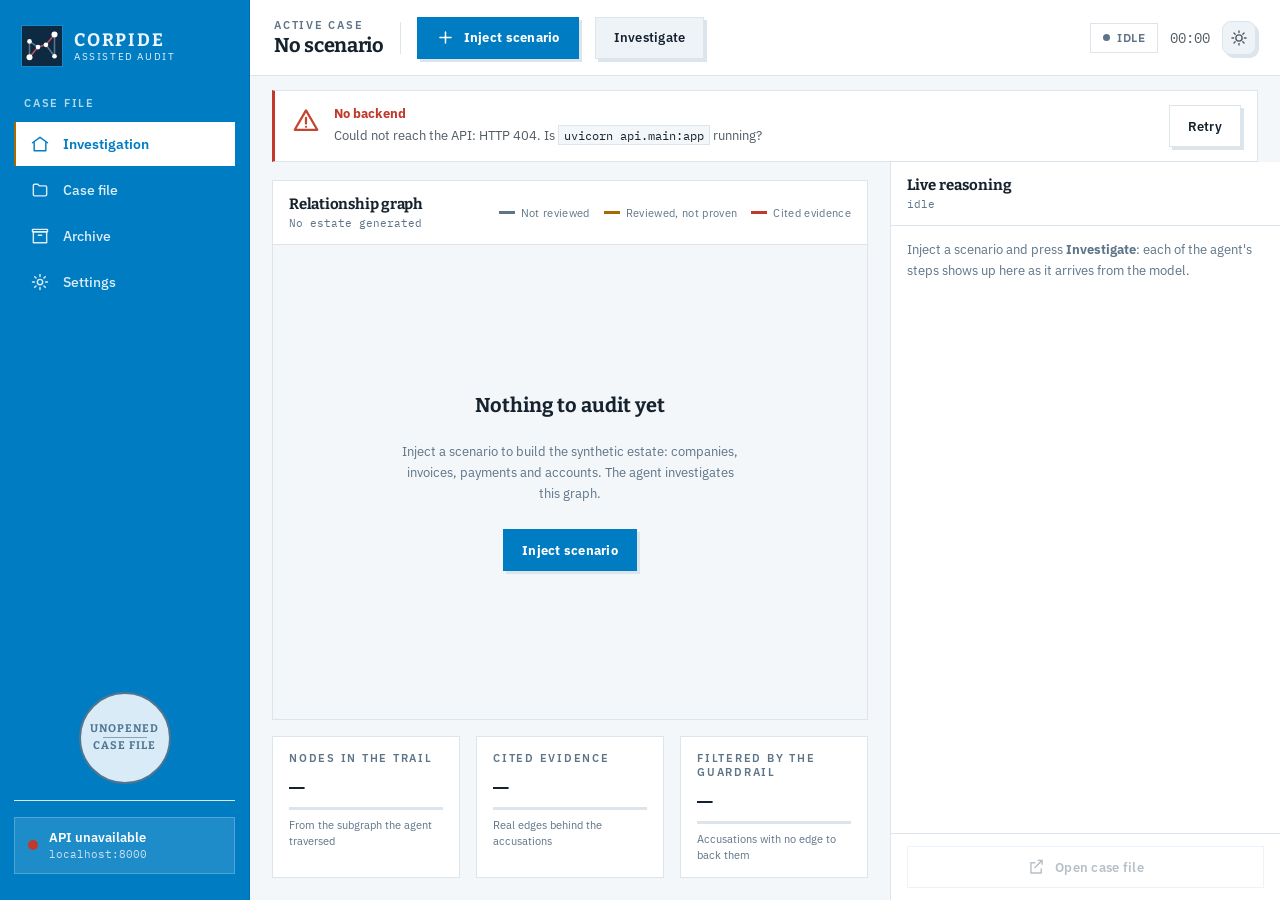
==== commit 4ce4a30d: "We have reached the end of this journey and project. After more than 30 hours of development, we hav" ====
--- a/ui/web/index.html
+++ b/ui/web/index.html
@@ -1,5 +1,5 @@
 <!DOCTYPE html>
-<html lang="es">
+<html lang="en">
 <head>
 <meta charset="utf-8">
 <meta name="viewport" content="width=device-width, initial-scale=1">
@@ -30,27 +30,27 @@
       <img class="brand__mark" src="logo.svg" alt="" width="40" height="40">
       <div class="brand__text">
         <span class="brand__name">CORPIDE</span>
-        <span class="brand__role">Auditoría asistida</span>
+        <span class="brand__role">Assisted audit</span>
       </div>
     </div>
 
     <nav class="nav">
-      <span class="nav__label">EXPEDIENTE</span>
+      <span class="nav__label">CASE FILE</span>
       <button class="nav__item is-active" data-view="dashboard">
         <svg width="20" height="20" viewBox="0 0 24 24" fill="none" stroke="currentColor" stroke-width="1.7" stroke-linecap="round" stroke-linejoin="round"><path d="M3 10.5 12 4l9 6.5"></path><path d="M5 10v10h14V10"></path></svg>
-        <span>Investigación</span>
+        <span>Investigation</span>
       </button>
       <button class="nav__item" data-view="casefile">
         <svg width="20" height="20" viewBox="0 0 24 24" fill="none" stroke="currentColor" stroke-width="1.7" stroke-linecap="round" stroke-linejoin="round"><path d="M4 6.5A1.5 1.5 0 0 1 5.5 5h4L11 7h7.5A1.5 1.5 0 0 1 20 8.5v9A1.5 1.5 0 0 1 18.5 19h-13A1.5 1.5 0 0 1 4 17.5z"></path></svg>
-        <span>Expediente</span>
+        <span>Case file</span>
       </button>
       <button class="nav__item" data-view="archive">
         <svg width="20" height="20" viewBox="0 0 24 24" fill="none" stroke="currentColor" stroke-width="1.7" stroke-linecap="round" stroke-linejoin="round"><path d="M4 7h16v13H4z"></path><path d="M3 4h18v3H3z"></path><path d="M10 11h4"></path></svg>
-        <span>Archivo</span>
+        <span>Archive</span>
       </button>
       <button class="nav__item" data-view="settings">
         <svg width="20" height="20" viewBox="0 0 24 24" fill="none" stroke="currentColor" stroke-width="1.7" stroke-linecap="round" stroke-linejoin="round"><circle cx="12" cy="12" r="3.2"></circle><path d="M12 3v2.4M12 18.6V21M3 12h2.4M18.6 12H21M5.6 5.6l1.7 1.7M16.7 16.7l1.7 1.7M18.4 5.6l-1.7 1.7M7.3 16.7l-1.7 1.7"></path></svg>
-        <span>Ajustes</span>
+        <span>Settings</span>
       </button>
     </nav>
 
@@ -59,17 +59,17 @@
            the case is without anyone having to read a number. -->
       <div class="seal-box">
         <div class="seal" id="seal">
-          <span class="seal__word" id="seal-word">SIN ABRIR</span>
+          <span class="seal__word" id="seal-word">UNOPENED</span>
           <span class="seal__rule"></span>
-          <span class="seal__word" id="seal-sub">EXPEDIENTE</span>
+          <span class="seal__word" id="seal-sub">CASE FILE</span>
         </div>
       </div>
 
       <div class="sidebar__foot-inner">
-        <button class="status" id="ollama-status" title="Sondear el servidor de nuevo">
+        <button class="status" id="ollama-status" title="Check the server again">
           <span class="led" id="ollama-led"></span>
           <span class="status__text">
-            <span class="status__title" id="ollama-title">Comprobando…</span>
+            <span class="status__title" id="ollama-title">Checking…</span>
             <span class="status__detail" id="ollama-detail">—</span>
           </span>
         </button>
@@ -85,7 +85,7 @@
         <div class="status status--mini" id="data-status" hidden>
           <span class="led"></span>
           <span class="status__text">
-            <span class="status__title" id="data-title">Datos</span>
+            <span class="status__title" id="data-title">Data</span>
             <span class="status__detail" id="data-detail">—</span>
           </span>
         </div>
@@ -100,25 +100,25 @@
     <section class="view" id="view-dashboard">
       <header class="topbar">
         <div class="topbar__eyebrow">
-          <span class="topbar__kicker">CASO ACTIVO</span>
-          <span class="topbar__title" id="scenario-title">Sin escenario</span>
+          <span class="topbar__kicker">ACTIVE CASE</span>
+          <span class="topbar__title" id="scenario-title">No scenario</span>
         </div>
 
         <span class="topbar__rule"></span>
 
         <button class="btn btn--primary u-tactile u-lean" id="btn-inject">
           <svg width="19" height="19" viewBox="0 0 24 24" fill="none" stroke="currentColor" stroke-width="1.9" stroke-linecap="round" stroke-linejoin="round"><path d="M12 5v14"></path><path d="M5 12h14"></path></svg>
-          <span>Inyectar escenario</span>
+          <span>Inject scenario</span>
         </button>
 
-        <button class="btn u-tactile" id="btn-investigate">Investigar</button>
-        <button class="btn btn--danger u-tactile" id="btn-stop" hidden>Detener</button>
+        <button class="btn u-tactile" id="btn-investigate">Investigate</button>
+        <button class="btn btn--danger u-tactile" id="btn-stop" hidden>Stop</button>
 
         <div class="topbar__right">
-          <span class="pill pill--idle" id="run-state"><span class="pill__dot"></span><span id="run-state-text">En espera</span></span>
+          <span class="pill pill--idle" id="run-state"><span class="pill__dot"></span><span id="run-state-text">Idle</span></span>
           <span class="clock" id="clock">00:00</span>
           <button class="theme-toggle u-tactile" id="theme-toggle" type="button"
-                  aria-label="Cambiar entre modo claro y oscuro" title="Modo claro / oscuro">
+                  aria-label="Switch between light and dark mode" title="Light / dark mode">
             <svg class="theme-toggle__moon" width="18" height="18" viewBox="0 0 24 24" fill="none"
                  stroke="currentColor" stroke-width="1.8" stroke-linecap="round" stroke-linejoin="round">
               <path d="M20 14.5A8.5 8.5 0 1 1 9.5 4a6.8 6.8 0 0 0 10.5 10.5z"></path>
@@ -140,22 +140,22 @@
           <div class="card card--graph">
             <div class="card__head">
               <div class="card__titles">
-                <span class="card__title">Grafo de relaciones</span>
-                <span class="card__sub" id="graph-sub">Sin estate generado</span>
+                <span class="card__title">Relationship graph</span>
+                <span class="card__sub" id="graph-sub">No estate generated</span>
               </div>
               <div class="legend">
-                <span class="legend__item"><span class="legend__swatch"></span>Sin revisar</span>
-                <span class="legend__item legend__item--suspect"><span class="legend__swatch"></span>Revisado, sin probar</span>
-                <span class="legend__item legend__item--fraud"><span class="legend__swatch"></span>Evidencia citada</span>
-                <span class="legend__item legend__item--cleared" id="legend-cleared" hidden><span class="legend__swatch"></span>Desvirtuado por el SAT</span>
+                <span class="legend__item"><span class="legend__swatch"></span>Not reviewed</span>
+                <span class="legend__item legend__item--suspect"><span class="legend__swatch"></span>Reviewed, not proven</span>
+                <span class="legend__item legend__item--fraud"><span class="legend__swatch"></span>Cited evidence</span>
+                <span class="legend__item legend__item--cleared" id="legend-cleared" hidden><span class="legend__swatch"></span>Cleared by SAT</span>
               </div>
             </div>
             <div class="graph is-empty" id="graph-shell">
               <div class="graph__canvas" id="graph"></div>
               <div class="graph__empty">
-                <span class="graph__empty-title">Aún no hay nada que auditar</span>
-                <p class="graph__empty-body">Inyecta un escenario para construir el estate sintético: empresas, facturas, pagos y cuentas. El agente investiga sobre este grafo.</p>
-                <button class="btn btn--primary u-tactile u-lean" id="btn-inject-empty">Inyectar escenario</button>
+                <span class="graph__empty-title">Nothing to audit yet</span>
+                <p class="graph__empty-body">Inject a scenario to build the synthetic estate: companies, invoices, payments and accounts. The agent investigates this graph.</p>
+                <button class="btn btn--primary u-tactile u-lean" id="btn-inject-empty">Inject scenario</button>
               </div>
             </div>
           </div>
@@ -164,37 +164,37 @@
                step aside for a progress bar and give the graph the room. -->
           <div class="progress" id="progress" hidden>
             <div class="progress__head">
-              <span class="progress__phase" id="progress-phase">Preparando la investigación</span>
-              <span class="progress__count" id="progress-count">paso 0 de 12</span>
+              <span class="progress__phase" id="progress-phase">Preparing the investigation</span>
+              <span class="progress__count" id="progress-count">step 0 of 12</span>
             </div>
             <div class="progress__track">
               <span class="progress__fill" id="progress-fill"></span>
               <span class="progress__shine"></span>
             </div>
             <div class="progress__pips" id="progress-pips"></div>
-            <span class="progress__detail" id="progress-detail">Cargando el modelo en el servidor del equipo…</span>
+            <span class="progress__detail" id="progress-detail">Loading the model on the server…</span>
           </div>
 
           <div class="gauges u-stagger" id="gauges">
             <div class="card meter u-enter-up">
-              <span class="meter__label">Nodos en el rastro</span>
+              <span class="meter__label">Nodes in the trail</span>
               <span class="meter__value" id="m-trail-nodes">—</span>
               <div class="meter__bar"><span class="meter__fill" id="m-trail-fill"></span></div>
-              <span class="meter__note" id="m-trail-note">Del subgrafo que el agente recorrió</span>
+              <span class="meter__note" id="m-trail-note">From the subgraph the agent traversed</span>
             </div>
 
             <div class="card meter u-enter-up">
-              <span class="meter__label">Evidencia citada</span>
+              <span class="meter__label">Cited evidence</span>
               <span class="meter__value" id="m-edges">—</span>
               <div class="meter__bar"><span class="meter__fill meter__fill--accused" id="m-edges-fill"></span></div>
-              <span class="meter__note">Aristas reales detrás de las acusaciones</span>
+              <span class="meter__note">Real edges behind the accusations</span>
             </div>
 
             <div class="card meter u-enter-up">
-              <span class="meter__label">Filtrado por el guardrail</span>
+              <span class="meter__label">Filtered by the guardrail</span>
               <span class="meter__value" id="m-dropped">—</span>
               <div class="meter__bar"><span class="meter__fill" id="m-dropped-fill"></span></div>
-              <span class="meter__note" id="m-dropped-note">Acusaciones sin una arista que las sostenga</span>
+              <span class="meter__note" id="m-dropped-note">Accusations with no edge to back them</span>
             </div>
           </div>
         </div>
@@ -203,18 +203,18 @@
         <aside class="log">
           <div class="log__head">
             <div class="log__titles">
-              <span class="log__title">Razonamiento en vivo</span>
-              <span class="log__meta" id="log-meta">en espera</span>
+              <span class="log__title">Live reasoning</span>
+              <span class="log__meta" id="log-meta">idle</span>
             </div>
             <span class="thinking" id="log-beacon" hidden><i></i><i></i><i></i></span>
           </div>
           <div class="log__body" id="log-body">
-            <p class="empty-note">Inyecta un escenario y pulsa <strong>Investigar</strong>: cada paso del agente aparece aquí conforme llega del modelo.</p>
+            <p class="empty-note">Inject a scenario and press <strong>Investigate</strong>: each of the agent's steps shows up here as it arrives from the model.</p>
           </div>
           <div class="log__foot">
             <button class="btn u-tactile" id="btn-open-case" disabled>
               <svg width="19" height="19" viewBox="0 0 24 24" fill="none" stroke="currentColor" stroke-width="1.8" stroke-linecap="round" stroke-linejoin="round"><path d="M14 3h5v5"></path><path d="M19 3 10 12"></path><path d="M18 14v5H5V6h5"></path></svg>
-              Abrir expediente
+              Open case file
             </button>
           </div>
         </aside>
@@ -226,11 +226,11 @@
       <header class="topbar">
         <button class="btn btn--ghost u-tactile" id="btn-back">
           <svg width="20" height="20" viewBox="0 0 24 24" fill="none" stroke="currentColor" stroke-width="1.8" stroke-linecap="round" stroke-linejoin="round"><path d="M14 5 7 12l7 7"></path></svg>
-          Volver
+          Back
         </button>
         <span class="topbar__rule"></span>
         <div class="topbar__eyebrow">
-          <span class="topbar__kicker">EXPEDIENTE</span>
+          <span class="topbar__kicker">CASE FILE</span>
           <span class="topbar__title u-mono" id="case-id">—</span>
         </div>
         <span class="pill" id="case-severity" hidden></span>
@@ -238,7 +238,7 @@
           <span class="clock" id="case-date">—</span>
           <button class="btn btn--primary u-tactile u-lean" id="btn-export">
             <svg width="19" height="19" viewBox="0 0 24 24" fill="none" stroke="currentColor" stroke-width="1.9" stroke-linecap="round" stroke-linejoin="round"><path d="M12 3v12"></path><path d="M7 10l5 5 5-5"></path><path d="M5 20h14"></path></svg>
-            <span>Exportar</span>
+            <span>Export</span>
           </button>
         </div>
       </header>
@@ -253,33 +253,33 @@
         <div class="dossier is-empty" id="dossier" data-verdict="none">
 
           <div class="dossier__strip" id="dossier-strip">
-            <div class="dossier__tabs" id="dossier-tabs" role="tablist" aria-label="Hojas del expediente">
+            <div class="dossier__tabs" id="dossier-tabs" role="tablist" aria-label="Case file sheets">
               <button class="tab" type="button" role="tab" id="tab-verdict" data-tab="verdict"
                       aria-controls="sheet-verdict" aria-selected="true" tabindex="0" aria-disabled="true" style="--i:0">
                 <span class="tab__num" aria-hidden="true">I</span>
-                <span class="tab__label">Veredicto</span>
+                <span class="tab__label">Verdict</span>
                 <span class="tab__mark" aria-hidden="true"></span>
               </button>
               <button class="tab" type="button" role="tab" id="tab-claims" data-tab="claims"
                       aria-controls="sheet-claims" aria-selected="false" tabindex="-1" aria-disabled="true" style="--i:1">
                 <span class="tab__num" aria-hidden="true">II</span>
-                <span class="tab__label">Acusaciones</span>
+                <span class="tab__label">Accusations</span>
                 <span class="tab__count" id="tab-count-claims">—</span>
               </button>
               <button class="tab" type="button" role="tab" id="tab-dropped" data-tab="dropped"
                       aria-controls="sheet-dropped" aria-selected="false" tabindex="-1" aria-disabled="true" style="--i:2">
                 <span class="tab__num" aria-hidden="true">III</span>
-                <span class="tab__label">Pistas<span class="tab__long"> descartadas</span></span>
+                <span class="tab__label"><span class="tab__long">Dropped leads</span><span class="tab__short">Leads</span></span>
                 <span class="tab__count" id="tab-count-dropped">—</span>
               </button>
               <button class="tab" type="button" role="tab" id="tab-trail" data-tab="trail"
                       aria-controls="sheet-trail" aria-selected="false" tabindex="-1" aria-disabled="true" style="--i:3">
                 <span class="tab__num" aria-hidden="true">IV</span>
-                <span class="tab__label">Rastro<span class="tab__long"> de evidencia</span></span>
+                <span class="tab__label"><span class="tab__long">Evidence trail</span><span class="tab__short">Trail</span></span>
                 <span class="tab__count" id="tab-count-trail">—</span>
               </button>
             </div>
-            <span class="dossier__folio" id="dossier-folio" aria-hidden="true">FOLIO 01/04</span>
+            <span class="dossier__folio" id="dossier-folio" aria-hidden="true">SHEET 01/04</span>
           </div>
 
           <!-- The folder's hard shadow, as its own plate. -->
@@ -294,7 +294,7 @@
                 <div class="card verdict" id="verdict">
                   <div class="verdict__top">
                     <div class="verdict__titles">
-                      <span class="verdict__kicker">VEREDICTO DEL AGENTE</span>
+                      <span class="verdict__kicker">AGENT VERDICT</span>
                       <span class="verdict__headline" id="verdict-headline">—</span>
                     </div>
                     <div class="stamp" id="verdict-stamp" aria-hidden="true">
@@ -306,26 +306,26 @@
                       </div>
                     </div>
                   </div>
-                  <p class="verdict__narrative" id="verdict-narrative">Abre un expediente desde una investigación terminada.</p>
+                  <p class="verdict__narrative" id="verdict-narrative">Open a case file from a finished investigation.</p>
                   <div class="amount">
-                    <span class="amount__label">MONTO SOSTENIDO POR EVIDENCIA</span>
+                    <span class="amount__label">AMOUNT BACKED BY EVIDENCE</span>
                     <span class="amount__value" id="amount-value">—</span>
                     <span class="amount__rule" aria-hidden="true"></span>
-                    <span class="amount__note" id="amount-note">Pesos mexicanos, solo lo que una arista respalda</span>
+                    <span class="amount__note" id="amount-note">Mexican pesos, counting only what an edge backs</span>
                   </div>
                   <div class="metrics">
                     <button class="metric metric--link" type="button" data-goto-tab="claims" style="--i:0">
-                      <span class="metric__label">PROVEEDORES</span><span class="metric__value" id="m-suppliers">—</span>
+                      <span class="metric__label">SUPPLIERS</span><span class="metric__value" id="m-suppliers">—</span>
                     </button>
                     <button class="metric metric--link" type="button" data-goto-tab="trail" style="--i:1">
-                      <span class="metric__label">ARISTAS CITADAS</span><span class="metric__value" id="m-evidence">—</span>
+                      <span class="metric__label">CITED EDGES</span><span class="metric__value" id="m-evidence">—</span>
                     </button>
                     <div class="metric" style="--i:2">
-                      <span class="metric__label">TIEMPO DEL AGENTE</span><span class="metric__value" id="m-time">—</span>
+                      <span class="metric__label">AGENT TIME</span><span class="metric__value" id="m-time">—</span>
                     </div>
                   </div>
                   <button class="btn btn--ghost u-tactile sheet__next" type="button" id="verdict-next" data-goto-tab="claims">
-                    <span>Siguiente hoja:</span> <strong id="verdict-next-label">Acusaciones</strong>
+                    <span>Next sheet:</span> <strong id="verdict-next-label">Accusations</strong>
                     <svg width="16" height="16" viewBox="0 0 24 24" fill="none" stroke="currentColor" stroke-width="1.9" stroke-linecap="round" stroke-linejoin="round"><path d="M5 12h13"></path><path d="M12 6l6 6-6 6"></path></svg>
                   </button>
                 </div>
@@ -334,14 +334,14 @@
               <section class="sheet" id="sheet-claims" role="tabpanel" aria-labelledby="tab-claims" tabindex="0" hidden>
                 <header class="card__head sheet__sticky">
                   <div class="card__titles">
-                    <span class="card__title">Acusaciones</span>
+                    <span class="card__title">Accusations</span>
                     <span class="card__sub" id="claims-meta">—</span>
                   </div>
                   <span class="sheet__numeral" aria-hidden="true">II</span>
                 </header>
                 <div class="claims" id="claims"></div>
                 <button class="btn btn--ghost u-tactile sheet__next" type="button" data-goto-tab="dropped">
-                  <span>Siguiente hoja:</span> <strong>Pistas descartadas</strong>
+                  <span>Next sheet:</span> <strong>Dropped leads</strong>
                   <svg width="16" height="16" viewBox="0 0 24 24" fill="none" stroke="currentColor" stroke-width="1.9" stroke-linecap="round" stroke-linejoin="round"><path d="M5 12h13"></path><path d="M12 6l6 6-6 6"></path></svg>
                 </button>
               </section>
@@ -349,14 +349,14 @@
               <section class="sheet" id="sheet-dropped" role="tabpanel" aria-labelledby="tab-dropped" tabindex="0" hidden>
                 <header class="card__head sheet__sticky">
                   <div class="card__titles">
-                    <span class="card__title">Pistas no perseguidas</span>
+                    <span class="card__title">Dropped leads</span>
                     <span class="card__sub" id="dropped-meta">—</span>
                   </div>
                   <span class="sheet__numeral" aria-hidden="true">III</span>
                 </header>
                 <div class="dropped-list" id="dropped"></div>
                 <button class="btn btn--ghost u-tactile sheet__next" type="button" data-goto-tab="trail">
-                  <span>Siguiente hoja:</span> <strong>Rastro de evidencia</strong>
+                  <span>Next sheet:</span> <strong>Evidence trail</strong>
                   <svg width="16" height="16" viewBox="0 0 24 24" fill="none" stroke="currentColor" stroke-width="1.9" stroke-linecap="round" stroke-linejoin="round"><path d="M5 12h13"></path><path d="M12 6l6 6-6 6"></path></svg>
                 </button>
               </section>
@@ -364,10 +364,10 @@
               <section class="sheet trail" id="sheet-trail" role="tabpanel" aria-labelledby="tab-trail" tabindex="0" hidden>
                 <div class="sheet__sticky">
                   <div class="trail__head">
-                    <span class="card__title">Rastro de evidencia</span>
+                    <span class="card__title">Evidence trail</span>
                     <span class="card__sub" id="trail-meta">—</span>
                   </div>
-                  <div class="trail__cols"><span>#</span><span>ARISTA</span><span>TIPO</span><span>MONTO</span></div>
+                  <div class="trail__cols"><span>#</span><span>EDGE</span><span>TYPE</span><span>AMOUNT</span></div>
                 </div>
                 <div class="trail__rows" id="trail-rows"></div>
               </section>
@@ -378,38 +378,38 @@
             <div class="dossier__cover" aria-hidden="true">
               <span class="cover__frame"></span>
               <div class="cover__label">
-                <span class="cover__kicker">CORPIDE · AUDITORÍA ASISTIDA</span>
-                <span class="cover__title">Expediente</span>
-                <span class="cover__id" id="cover-id">SIN ABRIR</span>
+                <span class="cover__kicker">CORPIDE · ASSISTED AUDIT</span>
+                <span class="cover__title">Case file</span>
+                <span class="cover__id" id="cover-id">UNOPENED</span>
                 <span class="cover__meta" id="cover-meta">—</span>
               </div>
-              <p class="cover__empty">Abre un expediente desde una investigación terminada o desde el Archivo.</p>
+              <p class="cover__empty">Open a case file from a finished investigation or from the Archive.</p>
             </div>
           </div>
         </div>
 
         <!-- The interrogation record. -->
-        <aside class="acta" aria-label="Interrogatorio">
-          <div class="acta__label">ACTA DE INTERROGATORIO</div>
+        <aside class="acta" aria-label="Examination">
+          <div class="acta__label">EXAMINATION RECORD</div>
           <div class="card ask">
-            <span class="ask__title">Interrogatorio</span>
-            <span class="ask__sub">El agente solo puede responder con lo que quedó en el expediente.</span>
+            <span class="ask__title">Examination</span>
+            <span class="ask__sub">The agent can only answer with what made it into the case file.</span>
             <div class="ask__row">
-              <input class="input ask__input" id="ask-input" maxlength="2000" placeholder="¿Por qué descartaste este proveedor?" autocomplete="off">
-              <button class="btn btn--primary u-tactile u-lean ask__send" id="btn-ask" aria-label="Preguntar">
-                <span>Preguntar</span>
+              <input class="input ask__input" id="ask-input" maxlength="2000" placeholder="Why drop this supplier?" autocomplete="off">
+              <button class="btn btn--primary u-tactile u-lean ask__send" id="btn-ask" aria-label="Ask">
+                <span>Ask</span>
                 <svg width="19" height="19" viewBox="0 0 24 24" fill="none" stroke="currentColor" stroke-width="1.9" stroke-linecap="round" stroke-linejoin="round"><path d="M5 12h13"></path><path d="M12 6l6 6-6 6"></path></svg>
               </button>
             </div>
             <div class="chips">
-              <button class="chip">¿Qué evidencia pesa más?</button>
-              <button class="chip">¿Hay falsos positivos?</button>
-              <button class="chip">Resume en una línea</button>
+              <button class="chip">Which evidence weighs most?</button>
+              <button class="chip">Any false positives?</button>
+              <button class="chip">Summarize in one line</button>
             </div>
           </div>
 
           <div class="card answer" id="answer">
-            <p class="empty-note">Las respuestas del agente aparecen aquí, con las entidades del grafo en que se apoyó.</p>
+            <p class="empty-note">The agent's answers appear here, with the graph entities they relied on.</p>
           </div>
         </aside>
       </div>
@@ -419,11 +419,11 @@
     <section class="view" id="view-archive" hidden>
       <header class="topbar">
         <div class="topbar__eyebrow">
-          <span class="topbar__kicker">ARCHIVO</span>
-          <span class="topbar__title">Expedientes cerrados</span>
+          <span class="topbar__kicker">ARCHIVE</span>
+          <span class="topbar__title">Closed case files</span>
         </div>
         <div class="topbar__right">
-          <button class="btn u-tactile" id="btn-refresh-cases">Recargar</button>
+          <button class="btn u-tactile" id="btn-refresh-cases">Reload</button>
         </div>
       </header>
 
@@ -432,7 +432,7 @@
           <div class="card">
             <div class="card__head">
               <div class="card__titles">
-                <span class="card__title">Casos guardados en disco</span>
+                <span class="card__title">Cases saved to disk</span>
                 <span class="card__sub" id="cases-meta">—</span>
               </div>
             </div>
@@ -446,33 +446,33 @@
     <section class="view" id="view-settings" hidden>
       <header class="topbar">
         <div class="topbar__eyebrow">
-          <span class="topbar__kicker">CONFIGURACIÓN</span>
-          <span class="topbar__title">Modelo, datos y movimiento</span>
+          <span class="topbar__kicker">SETTINGS</span>
+          <span class="topbar__title">Model, data and motion</span>
         </div>
       </header>
 
       <div class="case">
         <div class="case__col">
           <div class="card ask">
-            <span class="ask__title">Servidor del modelo</span>
-            <span class="ask__sub">Ollama corre en otro equipo de la red local. Pega su IP y busca los modelos.</span>
+            <span class="ask__title">Model server</span>
+            <span class="ask__sub">Ollama runs on another machine on the local network. Paste its IP and look up the models.</span>
             <div class="ask__row">
               <input class="input ask__input" id="cfg-url" placeholder="10.22.233.98" autocomplete="off">
-              <button class="btn u-tactile ask__send" id="btn-probe">Buscar modelos</button>
+              <button class="btn u-tactile ask__send" id="btn-probe">Find models</button>
             </div>
             <div class="ask__row">
               <select class="select ask__input" id="cfg-model"></select>
-              <button class="btn btn--primary u-tactile u-lean ask__send" id="btn-save-cfg">Guardar</button>
+              <button class="btn btn--primary u-tactile u-lean ask__send" id="btn-save-cfg">Save</button>
             </div>
             <p class="field__note" id="cfg-msg"></p>
           </div>
 
           <div class="card ask">
-            <span class="ask__title">Datos</span>
-            <span class="ask__sub">Genera el estate sintético sobre el que investiga el agente.</span>
+            <span class="ask__title">Data</span>
+            <span class="ask__sub">Generate the synthetic estate the agent investigates.</span>
             <div class="ask__row">
               <input class="input ask__input" id="cfg-seed" type="number" value="42">
-              <button class="btn btn--primary u-tactile u-lean ask__send" id="btn-generate">Generar estate</button>
+              <button class="btn btn--primary u-tactile u-lean ask__send" id="btn-generate">Generate estate</button>
             </div>
             <p class="field__note" id="estate-msg"></p>
           </div>
@@ -480,36 +480,36 @@
 
         <div class="case__col">
           <div class="card ask">
-            <span class="ask__title">Movimiento</span>
-            <span class="ask__sub">Se guardan en este navegador. El sistema operativo manda: si pides menos movimiento, esto ya está apagado.</span>
+            <span class="ask__title">Motion</span>
+            <span class="ask__sub">Saved in this browser. Your operating system has the final say: if it is set to reduce motion, these are already off.</span>
             <div class="settings">
               <div class="toggle-row">
                 <div class="toggle-row__text">
-                  <span class="toggle-row__name">Ambiente vivo</span>
-                  <span class="toggle-row__note">Fibras de papel, respiración cálida y motas</span>
+                  <span class="toggle-row__name">Ambience</span>
+                  <span class="toggle-row__note">Paper fibers, a warm breathing glow and dust motes</span>
                 </div>
-                <button class="switch is-on" id="sw-ambience" role="switch" aria-checked="true" aria-label="Ambiente vivo"></button>
+                <button class="switch is-on" id="sw-ambience" role="switch" aria-checked="true" aria-label="Ambience"></button>
               </div>
               <div class="toggle-row">
                 <div class="toggle-row__text">
-                  <span class="toggle-row__name">Barrido al cambiar de vista</span>
-                  <span class="toggle-row__note">La banda diagonal de luz que cruza una sola vez</span>
+                  <span class="toggle-row__name">View sweep</span>
+                  <span class="toggle-row__note">The diagonal band of light that crosses once when the view changes</span>
                 </div>
-                <button class="switch is-on" id="sw-sweep" role="switch" aria-checked="true" aria-label="Barrido al cambiar de vista"></button>
+                <button class="switch is-on" id="sw-sweep" role="switch" aria-checked="true" aria-label="View sweep"></button>
               </div>
               <div class="toggle-row">
                 <div class="toggle-row__text">
-                  <span class="toggle-row__name">Micro-interacciones</span>
-                  <span class="toggle-row__note">Botones que se hunden en su sombra al pulsarlos</span>
+                  <span class="toggle-row__name">Micro-animations</span>
+                  <span class="toggle-row__note">Buttons that sink into their shadow when pressed</span>
                 </div>
-                <button class="switch is-on" id="sw-micro" role="switch" aria-checked="true" aria-label="Micro-interacciones"></button>
+                <button class="switch is-on" id="sw-micro" role="switch" aria-checked="true" aria-label="Micro-animations"></button>
               </div>
               <div class="toggle-row">
                 <div class="toggle-row__text">
-                  <span class="toggle-row__name">Sonido</span>
-                  <span class="toggle-row__note">Un xilófono marca cada nodo y el cierre del expediente</span>
+                  <span class="toggle-row__name">Sound</span>
+                  <span class="toggle-row__note">A xylophone marks each node and the closing of the case file</span>
                 </div>
-                <button class="switch is-on" id="sw-sound" role="switch" aria-checked="true" aria-label="Sonido"></button>
+                <button class="switch is-on" id="sw-sound" role="switch" aria-checked="true" aria-label="Sound"></button>
               </div>
             </div>
           </div>
@@ -526,26 +526,26 @@
 <div class="injector" id="injector" role="dialog" aria-modal="true" aria-labelledby="injector-title" hidden>
   <div class="injector__scrim" id="injector-scrim"></div>
   <div class="injector__slab">
-    <span class="injector__wordmark" aria-hidden="true">CASO<br>NUEVO</span>
+    <span class="injector__wordmark" aria-hidden="true">NEW<br>CASE</span>
     <!-- One scroll for everything above the footer: an inner scroll on
          the card list alone left it a sliver on short screens. -->
     <div class="injector__body">
     <div class="injector__head">
-      <span class="u-kicker">INYECTAR ESCENARIO</span>
-      <span class="injector__title" id="injector-title">Elige el esquema a esconder</span>
-      <p class="injector__sub">Se genera un estate limpio y se entierra el patrón que elijas. El agente no lo ha visto: tiene que encontrarlo desde el grafo.</p>
+      <span class="u-kicker">INJECT SCENARIO</span>
+      <span class="injector__title" id="injector-title">Choose the scheme to hide</span>
+      <p class="injector__sub">A clean estate is generated and the pattern you choose is buried in it. The agent has never seen it: it has to find it from the graph.</p>
     </div>
     <div class="injector__list u-stagger" id="injector-list"></div>
 
     <!-- Rehearsal: replay a recorded run over the exact graph it ran on,
          without calling the model. Hidden until there is one to offer. -->
     <div class="injector__rehearse" id="rehearse-section" hidden>
-      <span class="injector__kicker">Ensayo · sin usar el modelo</span>
+      <span class="injector__kicker">REHEARSAL · NO MODEL CALLS</span>
       <div class="rehearse__rows" id="rehearse-list"></div>
     </div>
     </div>
     <div class="injector__foot">
-      <button class="btn u-tactile" id="btn-injector-close">Cancelar</button>
+      <button class="btn u-tactile" id="btn-injector-close">Cancel</button>
       <span class="injector__msg" id="injector-msg"></span>
     </div>
   </div>
--- a/ui/web/styles.css
+++ b/ui/web/styles.css
@@ -535,10 +535,10 @@
  * The dossier: the case file as a folder with index tabs.
  *
  * Two columns that never scroll as a page. Each sheet and #answer
- * scroll on their own, so the Interrogatorio is always on screen while
+ * scroll on their own, so the Examination is always on screen while
  * a judge reads the evidence. The .case rules above still apply; these
- * override them inside the dossier only (.case is shared with Archivo
- * and Ajustes).
+ * override them inside the dossier only (.case is shared with Archive
+ * and Settings).
  * ------------------------------------------------------------------- */
 
 .case.case--dossier {
@@ -561,7 +561,9 @@
 .dossier__strip.is-nofolio .dossier__folio,
 .dossier__strip.is-compact .dossier__folio,
 .dossier__strip.is-compact .tab__num { display: none; }
+.tab__short { display: none; }
 .dossier__strip.is-tight .tab__long { display: none; }
+.dossier__strip.is-tight .tab__short { display: inline; }
 .dossier__strip.is-tight .tab { padding: 0 12px; font-size: 12px; }
 .dossier.is-empty .dossier__tabs { pointer-events: none; opacity: .55; }
 /* Closed: nothing under the cover can be clicked or tabbed to. */
@@ -723,7 +725,18 @@
   .verdict__top { grid-template-columns: minmax(0, 1fr); }
   .stamp { justify-self: end; margin-top: -2px; scale: .82; }
 }
-@container (max-width: 340px) { .ask__send span { display: none; } }
+@container (max-width: 340px) {
+  .ask__send span { display: none; }
+  /* The English placeholder is longer than the Spanish one was; tighter
+     padding keeps "Why drop this supplier?" whole beside the icon button. */
+  .ask__input { padding-inline: 9px; font-size: 12px; text-overflow: ellipsis; }
+}
+/* A narrow examination column wraps the stage headline instead of
+   cutting it off with an ellipsis. */
+@container (max-width: 360px) {
+  .inquiry__phase { height: auto; min-height: 1.45em; }
+  .inquiry__phase-text { white-space: normal; }
+}
 
 /* ------------------------------------------ dossier: opening sequence */
 /*
@@ -811,7 +824,7 @@
 
 /* ------------------------------------------ inquiry: the /ask progress */
 /*
- * "Acta en redacción". The wait has no knowable length, so the bar
+ * "Record being drafted". The wait has no knowable length, so the bar
  * never shows a percentage: an inked line that creeps toward (never
  * past) 92%, the three stages every answer goes through, and the real
  * elapsed clock. Failure is neutral ink -- red means evidence.
